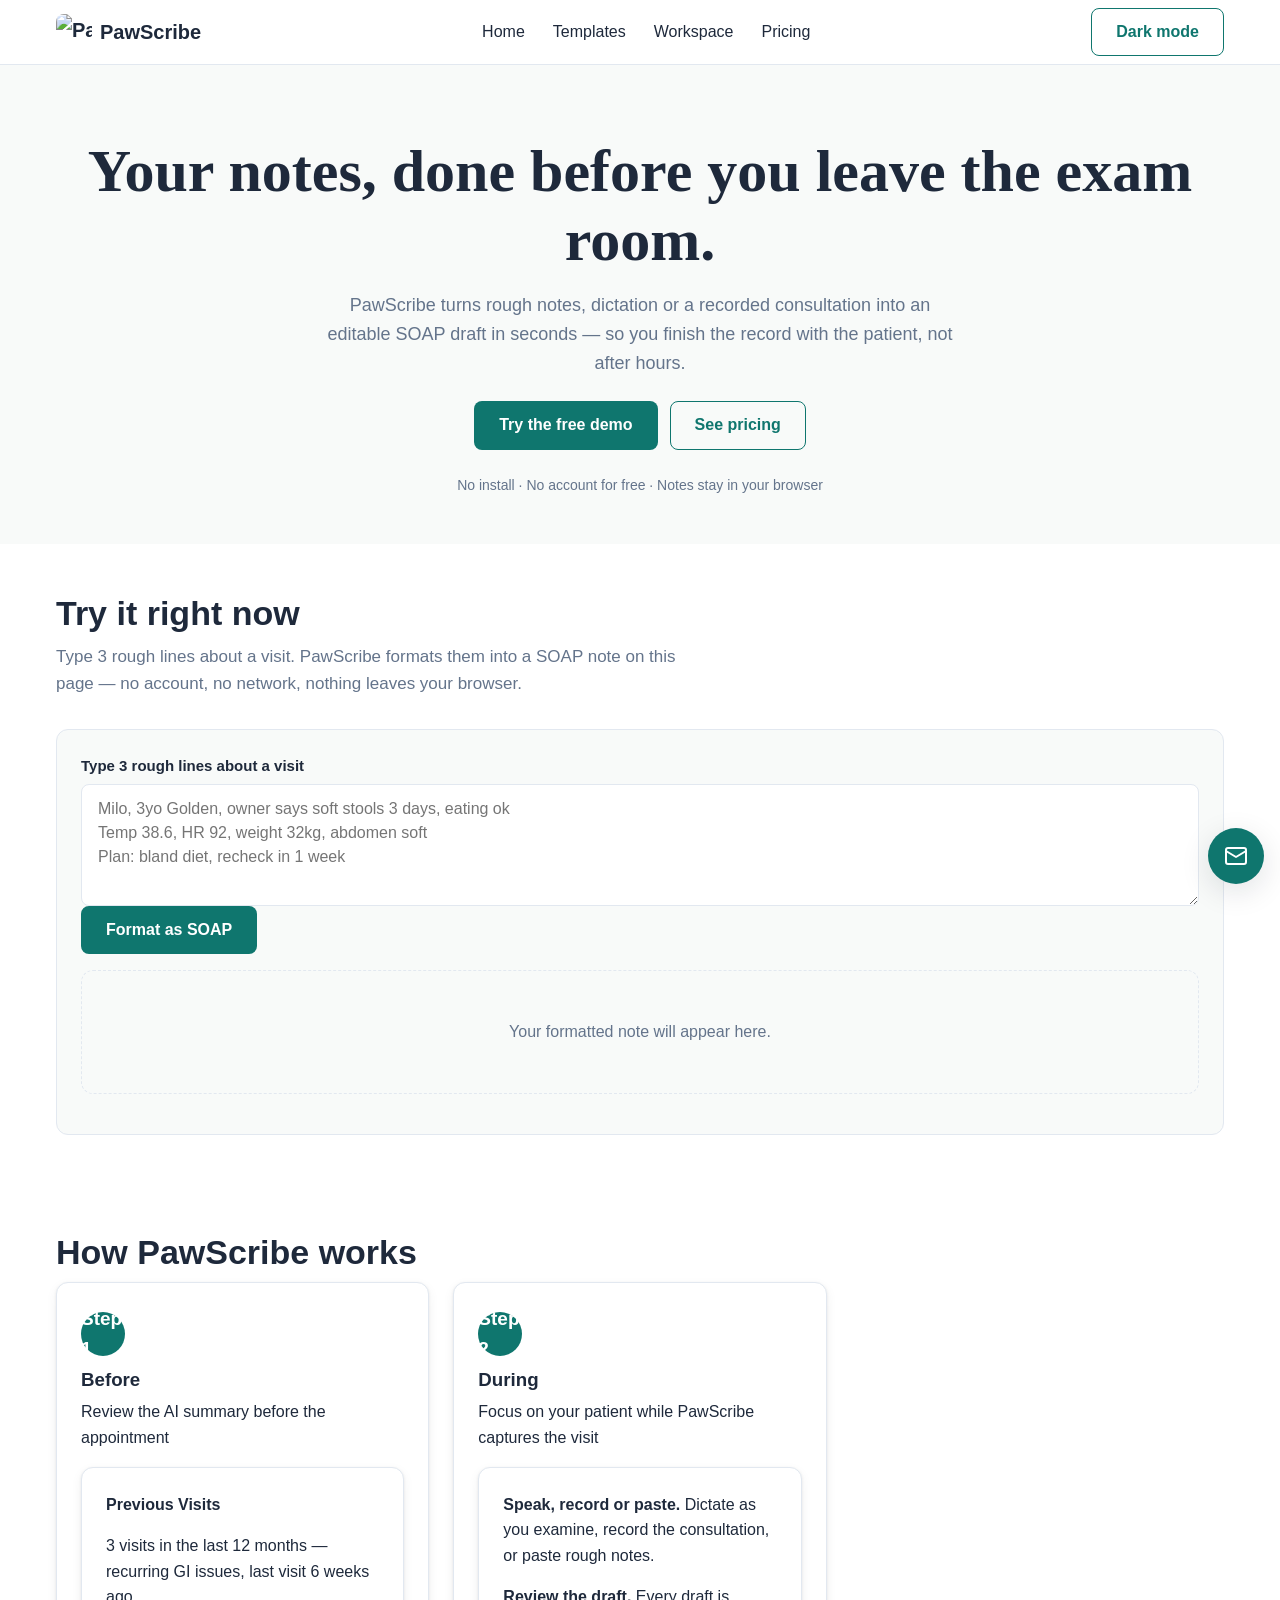
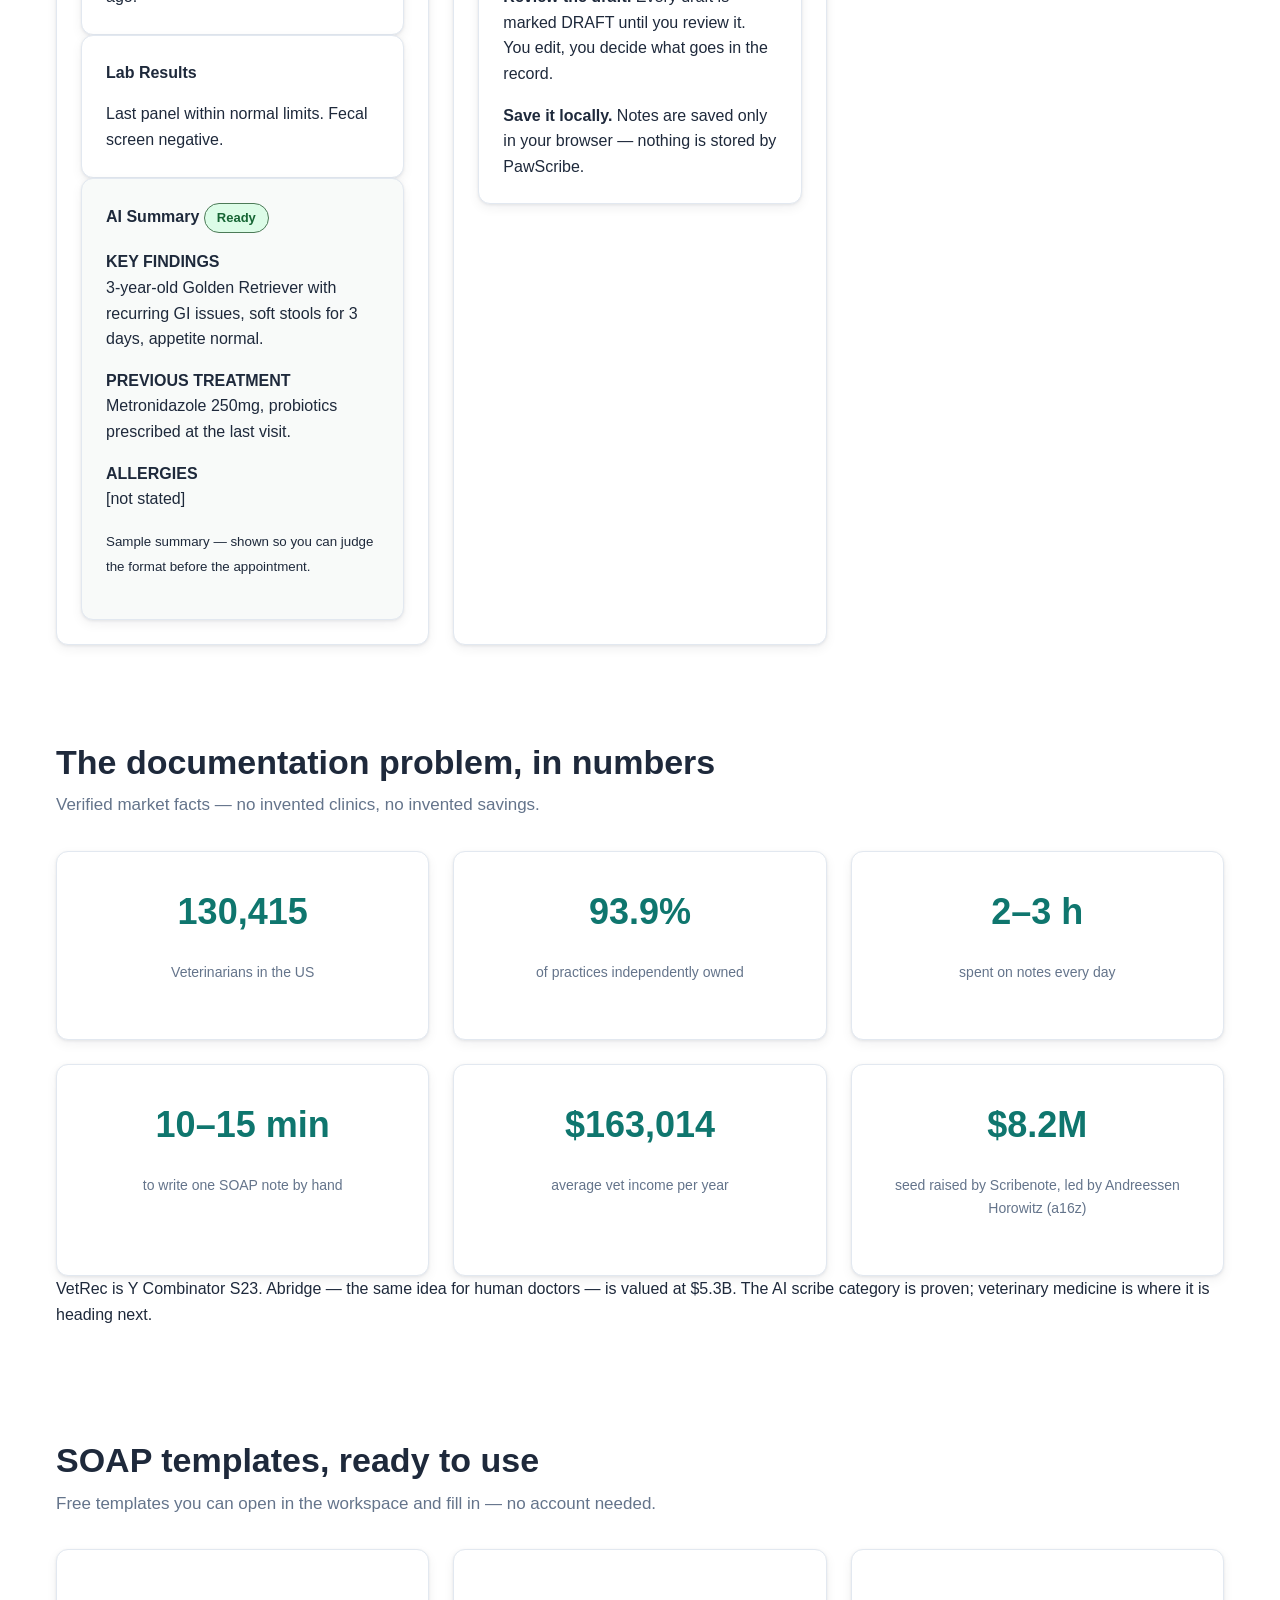
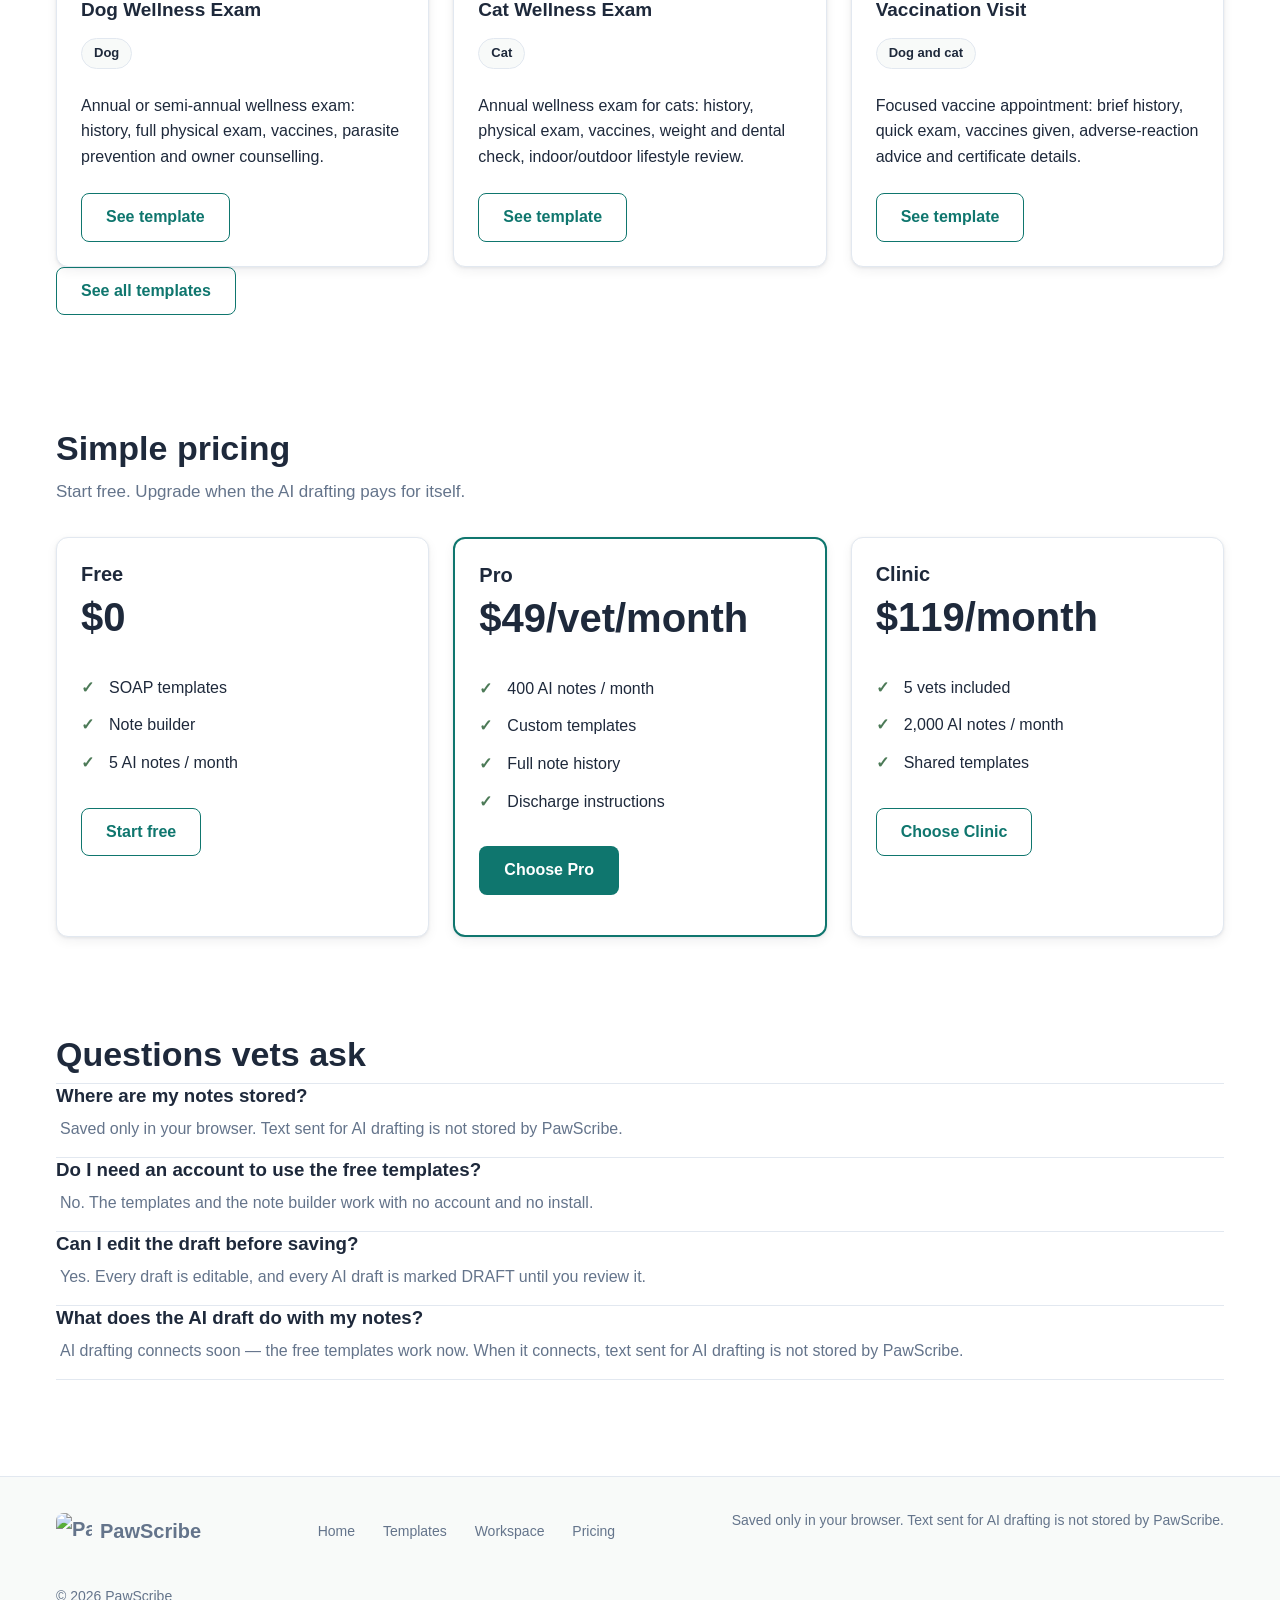
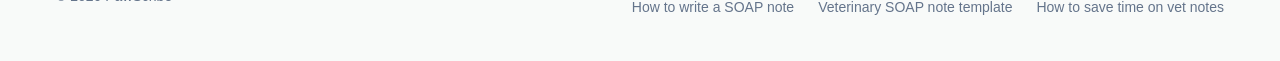
==== index.html @ 1f2c3768 "PawScribe v1 — AI scribe for veterinarians" ====
<!DOCTYPE html>
<html lang="en">
<head>
<meta charset="utf-8">
<meta name="viewport" content="width=device-width, initial-scale=1">
<title>PawScribe — AI scribe for veterinarians | SOAP notes in seconds</title>
<meta name="description" content="PawScribe turns rough vet notes, dictation or a recorded consultation into an editable SOAP draft in seconds. Free templates, no install, notes stay in your browser.">
<link rel="canonical" href="https://alvarado509.github.io/pawscribe/">
<meta property="og:type" content="website">
<meta property="og:title" content="PawScribe — AI scribe for veterinarians">
<meta property="og:description" content="Paste rough notes, dictate or record a consultation, get an editable SOAP draft in seconds. Free templates, no install, notes stay in your browser.">
<meta property="og:url" content="https://alvarado509.github.io/pawscribe/">
<meta property="og:image" content="https://alvarado509.github.io/pawscribe/assets/pawscribe-logo.jpg">
<meta name="twitter:card" content="summary_large_image">
<meta name="twitter:title" content="PawScribe — AI scribe for veterinarians">
<meta name="twitter:description" content="Paste rough notes, dictate or record a consultation, get an editable SOAP draft in seconds.">
<meta name="twitter:image" content="https://alvarado509.github.io/pawscribe/assets/pawscribe-logo.jpg">
<link rel="icon" href="assets/favicon.ico">
<link rel="stylesheet" href="assets/style.css">
<script type="application/ld+json">
{
  "@context": "https://schema.org",
  "@graph": [
    {
      "@type": "Organization",
      "name": "PawScribe",
      "url": "https://alvarado509.github.io/pawscribe/",
      "logo": "https://alvarado509.github.io/pawscribe/assets/pawscribe-logo.jpg"
    },
    {
      "@type": "SoftwareApplication",
      "name": "PawScribe",
      "applicationCategory": "HealthApplication",
      "operatingSystem": "Web browser",
      "url": "https://alvarado509.github.io/pawscribe/",
      "description": "AI scribe for veterinarians: paste rough notes, dictate or record a consultation, get an editable SOAP draft in seconds.",
      "offers": [
        { "@type": "Offer", "name": "Free", "price": "0", "priceCurrency": "USD" },
        { "@type": "Offer", "name": "Pro", "price": "49", "priceCurrency": "USD" },
        { "@type": "Offer", "name": "Clinic", "price": "119", "priceCurrency": "USD" }
      ]
    }
  ]
}
</script>
<script src="assets/config.js" defer></script>
<script src="assets/app.js" defer></script>
<script src="assets/templates.js" defer></script>
</head>
<body>
<header class="site-header">
  <div class="container">
    <a class="logo" href="index.html"><img class="logo-img" src="assets/pawscribe-logo.jpg" alt="PawScribe logo" width="40" height="40"> PawScribe</a>
    <button class="nav-toggle" type="button" aria-expanded="false" aria-label="Menu">&#9776;</button>
    <nav class="nav" aria-label="Main">
      <a class="nav-link" href="index.html">Home</a>
      <a class="nav-link" href="templates.html">Templates</a>
      <a class="nav-link" href="app.html">Workspace</a>
      <a class="nav-link" href="pricing.html">Pricing</a>
    </nav>
    <button class="btn btn-ghost" type="button" data-theme-toggle>Dark mode</button>
  </div>
</header>

<main>
  <section class="hero">
    <div class="container">
      <h1 class="hero-title">Your notes, done before you leave the exam room.</h1>
      <p class="hero-sub">PawScribe turns rough notes, dictation or a recorded consultation into an editable SOAP draft in seconds — so you finish the record with the patient, not after hours.</p>
      <p class="hero-cta">
        <a class="btn btn-primary" href="app.html">Try the free demo</a>
        <a class="btn btn-ghost" href="pricing.html">See pricing</a>
      </p>
      <p class="trust-strip">No install · No account for free · Notes stay in your browser</p>
    </div>
  </section>

  <section class="section">
    <div class="container">
      <h2 class="section-title">Try it right now</h2>
      <p class="section-sub">Type 3 rough lines about a visit. PawScribe formats them into a SOAP note on this page — no account, no network, nothing leaves your browser.</p>
      <div class="demo-box">
        <label class="form-label" for="demo-input">Type 3 rough lines about a visit</label>
        <textarea class="form-input" id="demo-input" rows="4" placeholder="Milo, 3yo Golden, owner says soft stools 3 days, eating ok&#10;Temp 38.6, HR 92, weight 32kg, abdomen soft&#10;Plan: bland diet, recheck in 1 week"></textarea>
        <p><button class="btn btn-primary" type="button" id="demo-format">Format as SOAP</button></p>
        <div class="demo-output" id="demo-output" hidden>
          <div class="soap">
            <p><strong>Sample SOAP note</strong> — formatted on this page from your lines. Review and edit every line before use.</p>
            <div class="soap-section"><p class="soap-label">S — Subjective</p><p id="demo-s"></p></div>
            <div class="soap-section"><p class="soap-label">O — Objective</p><p id="demo-o"></p></div>
            <div class="soap-section"><p class="soap-label">A — Assessment</p><p id="demo-a"></p></div>
            <div class="soap-section"><p class="soap-label">P — Plan</p><p id="demo-p"></p></div>
          </div>
        </div>
        <p class="empty-state" id="demo-empty">Your formatted note will appear here.</p>
      </div>
    </div>
  </section>

  <section class="section">
    <div class="container">
      <h2 class="section-title">How PawScribe works</h2>
      <div class="steps">
        <div class="step">
          <p class="step-num">Step 1</p>
          <h3>Before</h3>
          <p>Review the AI summary before the appointment</p>
          <div class="card">
            <p><strong>Previous Visits</strong></p>
            <p>3 visits in the last 12 months — recurring GI issues, last visit 6 weeks ago.</p>
          </div>
          <div class="card">
            <p><strong>Lab Results</strong></p>
            <p>Last panel within normal limits. Fecal screen negative.</p>
          </div>
          <div class="summary-card">
            <p><strong>AI Summary</strong> <span class="pill pill-ready">Ready</span></p>
            <p><strong>KEY FINDINGS</strong><br>3-year-old Golden Retriever with recurring GI issues, soft stools for 3 days, appetite normal.</p>
            <p><strong>PREVIOUS TREATMENT</strong><br>Metronidazole 250mg, probiotics prescribed at the last visit.</p>
            <p><strong>ALLERGIES</strong><br>[not stated]</p>
            <p><small>Sample summary — shown so you can judge the format before the appointment.</small></p>
          </div>
        </div>
        <div class="step">
          <p class="step-num">Step 2</p>
          <h3>During</h3>
          <p>Focus on your patient while PawScribe captures the visit</p>
          <div class="card">
            <p><strong>Speak, record or paste.</strong> Dictate as you examine, record the consultation, or paste rough notes.</p>
            <p><strong>Review the draft.</strong> Every draft is marked DRAFT until you review it. You edit, you decide what goes in the record.</p>
            <p><strong>Save it locally.</strong> Notes are saved only in your browser — nothing is stored by PawScribe.</p>
          </div>
        </div>
      </div>
    </div>
  </section>

  <section class="section">
    <div class="container">
      <h2 class="section-title">The documentation problem, in numbers</h2>
      <p class="section-sub">Verified market facts — no invented clinics, no invented savings.</p>
      <div class="grid">
        <div class="case-card">
          <p class="stat"><span class="stat-number">130,415</span><br><span class="stat-label">Veterinarians in the US</span></p>
        </div>
        <div class="case-card">
          <p class="stat"><span class="stat-number">93.9%</span><br><span class="stat-label">of practices independently owned</span></p>
        </div>
        <div class="case-card">
          <p class="stat"><span class="stat-number">2–3 h</span><br><span class="stat-label">spent on notes every day</span></p>
        </div>
        <div class="case-card">
          <p class="stat"><span class="stat-number">10–15 min</span><br><span class="stat-label">to write one SOAP note by hand</span></p>
        </div>
        <div class="case-card">
          <p class="stat"><span class="stat-number">$163,014</span><br><span class="stat-label">average vet income per year</span></p>
        </div>
        <div class="case-card">
          <p class="stat"><span class="stat-number">$8.2M</span><br><span class="stat-label">seed raised by Scribenote, led by Andreessen Horowitz (a16z)</span></p>
        </div>
      </div>
      <p>VetRec is Y Combinator S23. Abridge — the same idea for human doctors — is valued at $5.3B. The AI scribe category is proven; veterinary medicine is where it is heading next.</p>
    </div>
  </section>

  <section class="section">
    <div class="container">
      <h2 class="section-title">SOAP templates, ready to use</h2>
      <p class="section-sub">Free templates you can open in the workspace and fill in — no account needed.</p>
      <div class="grid" id="template-preview"></div>
      <p><a class="btn btn-ghost" href="templates.html">See all templates</a></p>
    </div>
  </section>

  <section class="section">
    <div class="container">
      <h2 class="section-title">Simple pricing</h2>
      <p class="section-sub">Start free. Upgrade when the AI drafting pays for itself.</p>
      <div class="grid">
        <div class="price-card">
          <h3>Free</h3>
          <p class="price-amount">$0</p>
          <ul class="check-list">
            <li>SOAP templates</li>
            <li>Note builder</li>
            <li>5 AI notes / month</li>
          </ul>
          <p><a class="btn btn-ghost" href="app.html">Start free</a></p>
        </div>
        <div class="price-card price-featured">
          <h3>Pro</h3>
          <p class="price-amount">$49<span>/vet/month</span></p>
          <ul class="check-list">
            <li>400 AI notes / month</li>
            <li>Custom templates</li>
            <li>Full note history</li>
            <li>Discharge instructions</li>
          </ul>
          <p><a class="btn btn-primary" href="pricing.html">Choose Pro</a></p>
        </div>
        <div class="price-card">
          <h3>Clinic</h3>
          <p class="price-amount">$119<span>/month</span></p>
          <ul class="check-list">
            <li>5 vets included</li>
            <li>2,000 AI notes / month</li>
            <li>Shared templates</li>
          </ul>
          <p><a class="btn btn-ghost" href="pricing.html">Choose Clinic</a></p>
        </div>
      </div>
    </div>
  </section>

  <section class="section">
    <div class="container">
      <h2 class="section-title">Questions vets ask</h2>
      <div class="faq">
        <div class="faq-item">
          <h3>Where are my notes stored?</h3>
          <p>Saved only in your browser. Text sent for AI drafting is not stored by PawScribe.</p>
        </div>
        <div class="faq-item">
          <h3>Do I need an account to use the free templates?</h3>
          <p>No. The templates and the note builder work with no account and no install.</p>
        </div>
        <div class="faq-item">
          <h3>Can I edit the draft before saving?</h3>
          <p>Yes. Every draft is editable, and every AI draft is marked DRAFT until you review it.</p>
        </div>
        <div class="faq-item">
          <h3>What does the AI draft do with my notes?</h3>
          <p>AI drafting connects soon — the free templates work now. When it connects, text sent for AI drafting is not stored by PawScribe.</p>
        </div>
      </div>
    </div>
  </section>
</main>

<a class="floating-contact" href="mailto:hello@pawscribe.site" aria-label="Contact PawScribe by email"><svg width="24" height="24" viewBox="0 0 24 24" fill="none" stroke="currentColor" stroke-width="2" stroke-linecap="round" stroke-linejoin="round" aria-hidden="true"><rect x="2" y="4" width="20" height="16" rx="2"/><path d="m22 7-10 6L2 7"/></svg></a>

<footer class="site-footer">
  <div class="container">
    <p><a class="logo" href="index.html"><img class="logo-img" src="assets/pawscribe-logo.jpg" alt="PawScribe logo" width="32" height="32"> PawScribe</a></p>
    <p>
      <a class="nav-link" href="index.html">Home</a>
      <a class="nav-link" href="templates.html">Templates</a>
      <a class="nav-link" href="app.html">Workspace</a>
      <a class="nav-link" href="pricing.html">Pricing</a>
    </p>
    <p>Saved only in your browser. Text sent for AI drafting is not stored by PawScribe.</p>
    <p>© <span data-year>2026</span> PawScribe</p>
    <nav aria-label="Guides">
      <a href="how-to-write-a-soap-note.html">How to write a SOAP note</a>
      <a href="veterinary-soap-note-template.html">Veterinary SOAP note template</a>
      <a href="how-to-save-time-on-vet-notes.html">How to save time on vet notes</a>
    </nav>
  </div>
</footer>
<div class="toast" hidden></div>

<script>
/* Landing-page live formatter: pure JavaScript, no AI, no network.
   Lines that look like measurements go to Objective; the rest go to
   Subjective. Assessment and Plan are left as [not stated] for the vet
   to complete — findings are never invented. */
document.addEventListener("DOMContentLoaded", function () {
  function formatRoughNotes(text) {
    var lines = text.split(/\n+/).map(function (l) { return l.trim(); }).filter(Boolean);
    var objectiveRe = /\b(temp|temperature|hr|heart rate|rr|resp|weight|kg|lb|bpm|mmhg|crt|spo2|°|c\b)/i;
    var s = [], o = [];
    lines.forEach(function (line) {
      if (objectiveRe.test(line)) o.push(line); else s.push(line);
    });
    return {
      S: s.length ? s.join(" ") : "[not stated]",
      O: o.length ? o.join(" ") : "[not stated]",
      A: "[not stated] — review the notes above and write your assessment.",
      P: "[not stated] — write the plan before saving."
    };
  }
  function renderPreview() {
    var grid = document.getElementById("template-preview");
    if (!grid || !window.PAWSCRIBE_TEMPLATES) return;
    window.PAWSCRIBE_TEMPLATES.slice(0, 3).forEach(function (t) {
      var card = document.createElement("article");
      card.className = "template-card";
      var title = document.createElement("h3");
      title.textContent = t.title;
      var badge = document.createElement("p");
      var pill = document.createElement("span");
      pill.className = "pill";
      pill.textContent = t.species;
      badge.appendChild(pill);
      var desc = document.createElement("p");
      desc.textContent = t.description;
      var link = document.createElement("a");
      link.className = "btn btn-ghost";
      link.href = "templates.html";
      link.textContent = "See template";
      card.appendChild(title);
      card.appendChild(badge);
      card.appendChild(desc);
      card.appendChild(link);
      grid.appendChild(card);
    });
  }
  function wireDemo() {
    var btn = document.getElementById("demo-format");
    var input = document.getElementById("demo-input");
    if (!btn || !input) return;
    btn.addEventListener("click", function () {
      var soap = formatRoughNotes(input.value);
      document.getElementById("demo-s").textContent = soap.S;
      document.getElementById("demo-o").textContent = soap.O;
      document.getElementById("demo-a").textContent = soap.A;
      document.getElementById("demo-p").textContent = soap.P;
      document.getElementById("demo-output").hidden = false;
      var empty = document.getElementById("demo-empty");
      if (empty) empty.hidden = true;
    });
  }
  if (document.readyState === "loading") {
    document.addEventListener("DOMContentLoaded", function () { renderPreview(); wireDemo(); });
  } else { renderPreview(); wireDemo(); }
});
</script>
</body>
</html>
---- assets/style.css ----
/* ==========================================================================
   PawScribe v1 — shared design system
   Static site. No external fonts, no external requests.
   Palette tokens (contract), system sans stack everywhere;
   Georgia ONLY for .hero-title. 8px grid, mobile-first.
   Breakpoints: 360 (base) / 768 (tablet) / 1280 (desktop).
   ========================================================================== */

:root {
  --color-teal: #0F766E;
  --color-teal-dark: #0B5E57;
  --color-ink: #1E293B;
  --color-muted: #64748B;
  --color-bg: #FFFFFF;
  --color-surface: #F8FAF9;
  --color-border: #E2E8F0;
  --color-sage: #4C7A57;
  --color-amber-bg: #FEF3C7;
  --color-amber-text: #92400E;
  --color-amber-border: #F59E0B;
  /* Derived (internal use only; pages use the contract tokens above) */
  --color-teal-light: #14B8A6;
  --color-teal-soft: #CCFBF1;
  --color-danger: #B91C1C;
  --color-danger-bg: #FEF2F2;
  --radius: 12px;
  --radius-sm: 8px;
  --shadow: 0 1px 3px rgba(15, 23, 42, 0.08), 0 4px 12px rgba(15, 23, 42, 0.06);
  --shadow-lg: 0 8px 30px rgba(15, 23, 42, 0.12);
  --font-sans: -apple-system, BlinkMacSystemFont, "Segoe UI", Roboto, Helvetica, Arial, sans-serif;
  --font-serif: Georgia, "Times New Roman", serif;
  --header-height: 64px;
}

html[data-theme="dark"] {
  --color-teal: #0F766E;
  --color-teal-dark: #0B5E57;
  --color-ink: #F1F5F9;
  --color-muted: #94A3B8;
  --color-bg: #0F172A;
  --color-surface: #1E293B;
  --color-border: #334155;
  --color-sage: #4C7A57;
  --color-amber-bg: #451A03;
  --color-amber-text: #FDE68A;
  --color-amber-border: #F59E0B;
  --color-teal-soft: #134E4A;
  --color-danger-bg: #450A0A;
  --shadow: 0 1px 3px rgba(0, 0, 0, 0.4), 0 4px 12px rgba(0, 0, 0, 0.3);
  --shadow-lg: 0 8px 30px rgba(0, 0, 0, 0.5);
}

/* --- Reset / base -------------------------------------------------------- */
*, *::before, *::after { box-sizing: border-box; }

html {
  -webkit-text-size-adjust: 100%;
  scroll-behavior: smooth;
}

body {
  margin: 0;
  font-family: var(--font-sans);
  font-size: 16px;
  line-height: 1.6;
  color: var(--color-ink);
  background: var(--color-bg);
  overflow-x: hidden;
}

img, svg, video { max-width: 100%; height: auto; display: block; }
a { color: var(--color-teal); text-decoration: none; }
a:hover { text-decoration: underline; }

h1, h2, h3, h4 { line-height: 1.25; margin: 0 0 8px; color: var(--color-ink); }
p { margin: 0 0 16px; }
ul, ol { margin: 0 0 16px; padding-left: 24px; }
li { margin-bottom: 4px; }

/* Visible keyboard focus everywhere */
:focus-visible {
  outline: 3px solid var(--color-teal-light);
  outline-offset: 2px;
  border-radius: 4px;
}

::selection { background: var(--color-teal-soft); }

/* --- Layout -------------------------------------------------------------- */
.container {
  width: 100%;
  max-width: 1200px;
  margin: 0 auto;
  padding-left: 16px;
  padding-right: 16px;
}

.section { padding: 48px 0; }
.section-title { font-size: 28px; font-weight: 700; margin-bottom: 8px; }
.section-sub { color: var(--color-muted); font-size: 17px; max-width: 640px; margin-bottom: 32px; }

/* --- Header / nav -------------------------------------------------------- */
.site-header {
  position: sticky;
  top: 0;
  z-index: 100;
  background: var(--color-bg);
  border-bottom: 1px solid var(--color-border);
  min-height: var(--header-height);
}
.site-header .container {
  display: flex;
  align-items: center;
  justify-content: space-between;
  gap: 16px;
  min-height: var(--header-height);
}
.logo {
  display: inline-flex;
  align-items: center;
  gap: 8px;
  font-size: 20px;
  font-weight: 700;
  color: var(--color-ink);
  white-space: nowrap;
  min-height: 44px;
}
.logo:hover { text-decoration: none; }
.logo-img { width: 36px; height: 36px; border-radius: 8px; object-fit: cover; flex-shrink: 0; }

.nav-toggle {
  display: inline-flex;
  align-items: center;
  justify-content: center;
  width: 44px;
  height: 44px;
  padding: 0;
  border: 1px solid var(--color-border);
  border-radius: var(--radius-sm);
  background: var(--color-bg);
  color: var(--color-ink);
  font-size: 22px;
  line-height: 1;
  cursor: pointer;
  flex-shrink: 0;
}
.nav-toggle:hover { background: var(--color-surface); }

/* Mobile nav: hidden by default, shown when .nav has .nav-open
   (JS toggles .nav-open on .nav; without JS the nav stays reachable
   because the toggle is only rendered by JS — see note in app.js). */
.nav { display: none; }
.nav.nav-open {
  display: flex;
  flex-direction: column;
  align-items: stretch;
  gap: 4px;
  position: absolute;
  top: var(--header-height);
  left: 0;
  right: 0;
  padding: 8px 16px 16px;
  background: var(--color-bg);
  border-bottom: 1px solid var(--color-border);
  box-shadow: var(--shadow-lg);
}
.nav-link {
  display: flex;
  align-items: center;
  min-height: 44px;
  padding: 8px 12px;
  border-radius: var(--radius-sm);
  color: var(--color-ink);
  font-weight: 500;
}
.nav-link:hover { background: var(--color-surface); text-decoration: none; }
.nav-link[aria-current="page"] { color: var(--color-teal); font-weight: 700; }

@media (min-width: 768px) {
  .nav-toggle { display: none; }
  .nav {
    display: flex;
    flex-direction: row;
    align-items: center;
    gap: 4px;
    position: static;
    padding: 0;
    background: none;
    border: 0;
    box-shadow: none;
  }
}

/* --- Hero ---------------------------------------------------------------- */
.hero { padding: 48px 0 32px; text-align: center; background: var(--color-surface); }
.hero-title {
  font-family: var(--font-serif);
  font-size: 36px;
  font-weight: 700;
  line-height: 1.15;
  margin-bottom: 16px;
}
.hero-sub { font-size: 18px; color: var(--color-muted); max-width: 640px; margin: 0 auto 24px; }
.hero-cta { display: flex; flex-wrap: wrap; gap: 12px; justify-content: center; margin-bottom: 24px; }
.trust-strip {
  display: flex;
  flex-wrap: wrap;
  gap: 8px 24px;
  justify-content: center;
  color: var(--color-muted);
  font-size: 14px;
  list-style: none;
  margin: 0;
  padding: 0;
}
.trust-strip li { margin: 0; }

@media (min-width: 768px) {
  .hero { padding: 72px 0 48px; }
  .hero-title { font-size: 52px; }
  .section-title { font-size: 34px; }
}
@media (min-width: 1280px) {
  .hero-title { font-size: 60px; }
}

/* --- Buttons ------------------------------------------------------------- */
.btn {
  display: inline-flex;
  align-items: center;
  justify-content: center;
  gap: 8px;
  min-height: 48px;
  min-width: 44px;
  padding: 12px 24px;
  border-radius: var(--radius-sm);
  border: 1px solid transparent;
  font-family: var(--font-sans);
  font-size: 16px;
  font-weight: 600;
  line-height: 1.4;
  cursor: pointer;
  text-align: center;
  transition: background-color 0.15s ease, border-color 0.15s ease, transform 0.15s ease;
}
.btn:hover { text-decoration: none; }
.btn:active { transform: translateY(1px); }
.btn:disabled { opacity: 0.55; cursor: not-allowed; }

.btn-primary { background: var(--color-teal); color: #FFFFFF; }
.btn-primary:hover { background: var(--color-teal-dark); }
.btn-ghost {
  background: transparent;
  color: var(--color-teal);
  border-color: var(--color-teal);
}
.btn-ghost:hover { background: var(--color-teal-soft); }

html[data-theme="dark"] .btn-primary { background: var(--color-teal-light); color: #042F2E; }
html[data-theme="dark"] .btn-primary:hover { background: #2DD4BF; }
html[data-theme="dark"] .btn-ghost { color: var(--color-teal-light); border-color: var(--color-teal-light); }

/* --- Cards / grids ------------------------------------------------------- */
.grid {
  display: grid;
  grid-template-columns: 1fr;
  gap: 16px;
}
@media (min-width: 768px) {
  .grid { grid-template-columns: repeat(2, 1fr); gap: 24px; }
}
@media (min-width: 1280px) {
  .grid { grid-template-columns: repeat(3, 1fr); }
}

.card {
  background: var(--color-bg);
  border: 1px solid var(--color-border);
  border-radius: var(--radius);
  padding: 24px;
  box-shadow: var(--shadow);
}
.card h3 { font-size: 19px; margin-bottom: 8px; }
.card p:last-child { margin-bottom: 0; }

/* --- Badges / pills ------------------------------------------------------ */
.badge {
  display: inline-flex;
  align-items: center;
  min-height: 24px;
  padding: 2px 10px;
  border-radius: 999px;
  background: var(--color-teal-soft);
  color: var(--color-teal-dark);
  font-size: 13px;
  font-weight: 600;
}
html[data-theme="dark"] .badge { color: var(--color-teal-light); }

.pill {
  display: inline-flex;
  align-items: center;
  min-height: 28px;
  padding: 4px 12px;
  border-radius: 999px;
  background: var(--color-surface);
  border: 1px solid var(--color-border);
  color: var(--color-ink);
  font-size: 13px;
  font-weight: 600;
  white-space: nowrap;
}
.pill-ready {
  background: #DCFCE7;
  border-color: var(--color-sage);
  color: #166534;
}
html[data-theme="dark"] .pill-ready { background: #14532D; color: #BBF7D0; }

/* --- Draft banner (amber) ------------------------------------------------ */
.banner-draft {
  background: var(--color-amber-bg);
  color: var(--color-amber-text);
  border: 1px solid var(--color-amber-border);
  border-radius: var(--radius-sm);
  padding: 12px 16px;
  font-size: 15px;
  font-weight: 600;
  margin-bottom: 16px;
}

/* --- Pricing ------------------------------------------------------------- */
.price-card {
  background: var(--color-bg);
  border: 1px solid var(--color-border);
  border-radius: var(--radius);
  padding: 24px;
  box-shadow: var(--shadow);
  display: flex;
  flex-direction: column;
  gap: 8px;
  position: relative;
}
.price-card h3 { font-size: 20px; margin-bottom: 0; }
.price-featured { border: 2px solid var(--color-teal); }
.price-featured .pill {
  position: absolute;
  top: -14px;
  left: 24px;
  background: var(--color-teal);
  border-color: var(--color-teal);
  color: #FFFFFF;
}
html[data-theme="dark"] .price-featured .pill { background: var(--color-teal-light); border-color: var(--color-teal-light); color: #042F2E; }
.price-amount { font-size: 40px; font-weight: 700; line-height: 1.1; }
.price-amount small { font-size: 16px; font-weight: 500; color: var(--color-muted); }
.price-card ul { list-style: none; padding: 0; margin: 8px 0 16px; }
.price-card ul li { padding: 4px 0 4px 28px; position: relative; }
.price-card ul li::before {
  content: "✓";
  position: absolute;
  left: 0;
  color: var(--color-sage);
  font-weight: 700;
}
.price-card .btn { margin-top: auto; }

/* --- Template cards ------------------------------------------------------ */
.template-card {
  background: var(--color-bg);
  border: 1px solid var(--color-border);
  border-radius: var(--radius);
  padding: 24px;
  box-shadow: var(--shadow);
  display: flex;
  flex-direction: column;
  gap: 8px;
}
.template-card h3 { font-size: 19px; }
.template-card .btn { margin-top: auto; align-self: flex-start; }

/* --- SOAP display -------------------------------------------------------- */
.soap {
  background: var(--color-surface);
  border: 1px solid var(--color-border);
  border-radius: var(--radius);
  padding: 16px;
}
.soap-section { padding: 12px 0; border-bottom: 1px solid var(--color-border); }
.soap-section:last-child { border-bottom: 0; }
.soap-label {
  display: block;
  font-size: 13px;
  font-weight: 700;
  letter-spacing: 0.06em;
  text-transform: uppercase;
  color: var(--color-teal);
  margin-bottom: 4px;
}
html[data-theme="dark"] .soap-label { color: var(--color-teal-light); }
.soap-section p:last-child { margin-bottom: 0; }

/* --- Editor (app page) --------------------------------------------------- */
/* Mobile/tablet: tabbed layout — one panel visible at a time. */
.editor { display: block; }
.editor-input,
.editor-draft,
.editor-actions {
  background: var(--color-bg);
  border: 1px solid var(--color-border);
  border-radius: var(--radius);
  padding: 16px;
  margin-bottom: 16px;
}
.editor-input textarea,
.editor-draft textarea {
  width: 100%;
  min-height: 200px;
  resize: vertical;
}

/* Tabs (mobile editor) */
.tabs {
  display: flex;
  gap: 4px;
  border-bottom: 1px solid var(--color-border);
  margin-bottom: 16px;
  overflow-x: auto;
  -webkit-overflow-scrolling: touch;
}
.tab {
  appearance: none;
  background: none;
  border: 0;
  border-bottom: 2px solid transparent;
  padding: 12px 16px;
  min-height: 44px;
  font-family: var(--font-sans);
  font-size: 15px;
  font-weight: 600;
  color: var(--color-muted);
  cursor: pointer;
  white-space: nowrap;
}
.tab:hover { color: var(--color-ink); }
.tab-active { color: var(--color-teal); border-bottom-color: var(--color-teal); }
html[data-theme="dark"] .tab-active { color: var(--color-teal-light); border-bottom-color: var(--color-teal-light); }

/* Desktop: 3 zones side by side (input | SOAP draft | actions) */
@media (min-width: 1024px) {
  .tabs { display: none; }
  .editor {
    display: grid;
    grid-template-columns: minmax(0, 1fr) minmax(0, 1.4fr) 240px;
    gap: 16px;
    align-items: start;
  }
  .editor-input, .editor-draft, .editor-actions { margin-bottom: 0; }
  .editor-actions { position: sticky; top: calc(var(--header-height) + 16px); }
}
.editor-actions .btn { width: 100%; margin-bottom: 8px; }
.editor-actions .btn:last-child { margin-bottom: 0; }

/* --- Demo box ------------------------------------------------------------ */
.demo-box {
  background: var(--color-surface);
  border: 1px solid var(--color-border);
  border-radius: var(--radius);
  padding: 24px;
}
.demo-output {
  background: var(--color-bg);
  border: 1px solid var(--color-border);
  border-radius: var(--radius-sm);
  padding: 16px;
  white-space: pre-wrap;
  word-break: break-word;
  font-size: 15px;
  min-height: 120px;
}

/* --- Stats --------------------------------------------------------------- */
.stat { text-align: center; padding: 16px 8px; }
.stat-number { display: block; font-size: 36px; font-weight: 700; line-height: 1.1; color: var(--color-teal); }
html[data-theme="dark"] .stat-number { color: var(--color-teal-light); }
.stat-label { display: block; font-size: 14px; color: var(--color-muted); margin-top: 4px; }

/* --- Steps --------------------------------------------------------------- */
.steps { list-style: none; padding: 0; margin: 0; display: grid; gap: 16px; }
@media (min-width: 768px) { .steps { grid-template-columns: repeat(3, 1fr); gap: 24px; } }
.step {
  background: var(--color-bg);
  border: 1px solid var(--color-border);
  border-radius: var(--radius);
  padding: 24px;
  box-shadow: var(--shadow);
}
.step-num {
  display: inline-flex;
  align-items: center;
  justify-content: center;
  width: 44px;
  height: 44px;
  border-radius: 50%;
  background: var(--color-teal);
  color: #FFFFFF;
  font-size: 19px;
  font-weight: 700;
  margin-bottom: 12px;
}
html[data-theme="dark"] .step-num { background: var(--color-teal-light); color: #042F2E; }

/* --- Case / summary cards ------------------------------------------------ */
.case-card, .summary-card {
  background: var(--color-bg);
  border: 1px solid var(--color-border);
  border-radius: var(--radius);
  padding: 24px;
  box-shadow: var(--shadow);
}
.summary-card { background: var(--color-surface); }

/* --- FAQ (details/summary accordion) ------------------------------------- */
.faq { border-top: 1px solid var(--color-border); }
.faq-item { border-bottom: 1px solid var(--color-border); }
.faq-item summary {
  display: flex;
  align-items: center;
  justify-content: space-between;
  gap: 16px;
  min-height: 56px;
  padding: 16px 4px;
  font-weight: 600;
  font-size: 17px;
  cursor: pointer;
  list-style: none;
}
.faq-item summary::-webkit-details-marker { display: none; }
.faq-item summary::after {
  content: "+";
  flex-shrink: 0;
  font-size: 24px;
  font-weight: 400;
  color: var(--color-teal);
  line-height: 1;
}
.faq-item[open ] summary::after { content: "−"; }
.faq-item summary:hover { color: var(--color-teal); }
.faq-item .faq-answer, .faq-item p { padding: 0 4px 16px; color: var(--color-muted); }
.faq-item p:last-child { margin-bottom: 0; }

/* --- Forms ---------------------------------------------------------------- */
.form-label { display: block; font-weight: 600; font-size: 15px; margin-bottom: 6px; }
.form-input {
  display: block;
  width: 100%;
  min-height: 48px;
  padding: 12px 16px;
  border: 1px solid var(--color-border);
  border-radius: var(--radius-sm);
  background: var(--color-bg);
  color: var(--color-ink);
  font-family: var(--font-sans);
  font-size: 16px;
  line-height: 1.5;
}
.form-input:focus { border-color: var(--color-teal); outline: 3px solid var(--color-teal-light); outline-offset: 0; }
textarea.form-input { min-height: 120px; resize: vertical; }
select.form-input { appearance: none; }
label { font-weight: 600; }
input[type="text"], input[type="email"], input[type="password"], input[type="search"], input[type="tel"], input[type="url"], textarea, select {
  font-family: var(--font-sans);
  font-size: 16px;
  color: var(--color-ink);
}
fieldset { border: 1px solid var(--color-border); border-radius: var(--radius-sm); padding: 16px; margin: 0 0 16px; }
legend { font-weight: 600; padding: 0 8px; }

/* --- Tables -------------------------------------------------------------- */
table { width: 100%; border-collapse: collapse; margin-bottom: 24px; font-size: 15px; }
caption { text-align: left; font-weight: 600; margin-bottom: 8px; }
th, td { padding: 12px; text-align: left; border-bottom: 1px solid var(--color-border); vertical-align: top; }
th { font-weight: 700; background: var(--color-surface); }
tr:last-child td { border-bottom: 0; }
.table-wrap { overflow-x: auto; -webkit-overflow-scrolling: touch; margin-bottom: 24px; }
.table-wrap table { margin-bottom: 0; }

/* --- Note history -------------------------------------------------------- */
.note-history { list-style: none; padding: 0; margin: 0; }
.history-item {
  display: flex;
  flex-wrap: wrap;
  align-items: center;
  gap: 8px 16px;
  padding: 12px 4px;
  border-bottom: 1px solid var(--color-border);
  min-height: 56px;
}
.history-item:last-child { border-bottom: 0; }
.history-item a { font-weight: 600; }

/* --- Check list ---------------------------------------------------------- */
.check-list { list-style: none; padding: 0; margin: 0 0 16px; }
.check-list li { padding: 4px 0 4px 28px; position: relative; }
.check-list li::before {
  content: "✓";
  position: absolute;
  left: 0;
  color: var(--color-sage);
  font-weight: 700;
}

/* --- Keyboard hint ------------------------------------------------------- */
.kbd {
  display: inline-block;
  padding: 2px 8px;
  border: 1px solid var(--color-border);
  border-bottom-width: 2px;
  border-radius: 6px;
  background: var(--color-surface);
  font-family: var(--font-sans);
  font-size: 13px;
  font-weight: 600;
  color: var(--color-ink);
  white-space: nowrap;
}

/* --- Empty state --------------------------------------------------------- */
.empty-state {
  text-align: center;
  padding: 48px 16px;
  border: 1px dashed var(--color-border);
  border-radius: var(--radius);
  color: var(--color-muted);
}
.empty-state h3 { color: var(--color-ink); }

/* --- Lock box ------------------------------------------------------------ */
.lock-box {
  display: flex;
  gap: 12px;
  align-items: flex-start;
  background: var(--color-surface);
  border: 1px solid var(--color-border);
  border-radius: var(--radius-sm);
  padding: 16px;
  font-size: 14px;
  color: var(--color-muted);
}
.lock-box strong { color: var(--color-ink); }

/* --- Toast --------------------------------------------------------------- */
.toast {
  position: fixed;
  left: 16px;
  right: 16px;
  bottom: 88px;
  z-index: 200;
  max-width: 480px;
  margin: 0 auto;
  padding: 12px 16px;
  border-radius: var(--radius-sm);
  background: var(--color-ink);
  color: var(--color-bg);
  box-shadow: var(--shadow-lg);
  font-size: 15px;
  text-align: center;
}
@media (min-width: 768px) { .toast { left: 50%; right: auto; transform: translateX(-50%); width: max-content; max-width: 90vw; } }
.toast[hidden] { display: none; }

/* --- Floating contact button --------------------------------------------- */
.floating-contact {
  position: fixed;
  right: 16px;
  bottom: 16px;
  z-index: 150;
  display: flex;
  align-items: center;
  justify-content: center;
  width: 56px;
  height: 56px;
  border-radius: 50%;
  background: var(--color-teal);
  color: #FFFFFF;
  font-size: 24px;
  line-height: 1;
  box-shadow: var(--shadow-lg);
  border: 0;
  cursor: pointer;
}
.floating-contact:hover { background: var(--color-teal-dark); text-decoration: none; }
html[data-theme="dark"] .floating-contact { background: var(--color-teal-light); color: #042F2E; }

/* --- Footer -------------------------------------------------------------- */
.site-footer {
  border-top: 1px solid var(--color-border);
  background: var(--color-surface);
  padding: 32px 0;
  margin-top: 48px;
  font-size: 14px;
  color: var(--color-muted);
}
.site-footer .container { display: flex; flex-wrap: wrap; gap: 16px 32px; justify-content: space-between; }
.site-footer nav { display: flex; flex-wrap: wrap; gap: 8px 24px; }
.site-footer a { color: var(--color-muted); min-height: 44px; display: inline-flex; align-items: center; }
.site-footer a:hover { color: var(--color-teal); }

/* --- Article / prose helpers (guide pages) ------------------------------- */
article h2 { font-size: 24px; margin-top: 32px; }
article h3 { font-size: 19px; margin-top: 24px; }
article img { border-radius: var(--radius); }
blockquote {
  margin: 0 0 16px;
  padding: 12px 16px;
  border-left: 4px solid var(--color-teal);
  background: var(--color-surface);
  border-radius: 0 var(--radius-sm) var(--radius-sm) 0;
}
code {
  font-family: ui-monospace, SFMono-Regular, Menlo, Consolas, monospace;
  font-size: 0.9em;
  background: var(--color-surface);
  border: 1px solid var(--color-border);
  border-radius: 4px;
  padding: 1px 6px;
}
pre { overflow-x: auto; padding: 16px; background: var(--color-surface); border: 1px solid var(--color-border); border-radius: var(--radius-sm); }
pre code { background: none; border: 0; padding: 0; }
hr { border: 0; border-top: 1px solid var(--color-border); margin: 32px 0; }

/* --- Reduced motion ------------------------------------------------------ */
@media (prefers-reduced-motion: reduce) {
  html { scroll-behavior: auto; }
  *, *::before, *::after {
    animation-duration: 0.01ms !important;
    animation-iteration-count: 1 !important;
    transition-duration: 0.01ms !important;
  }
}
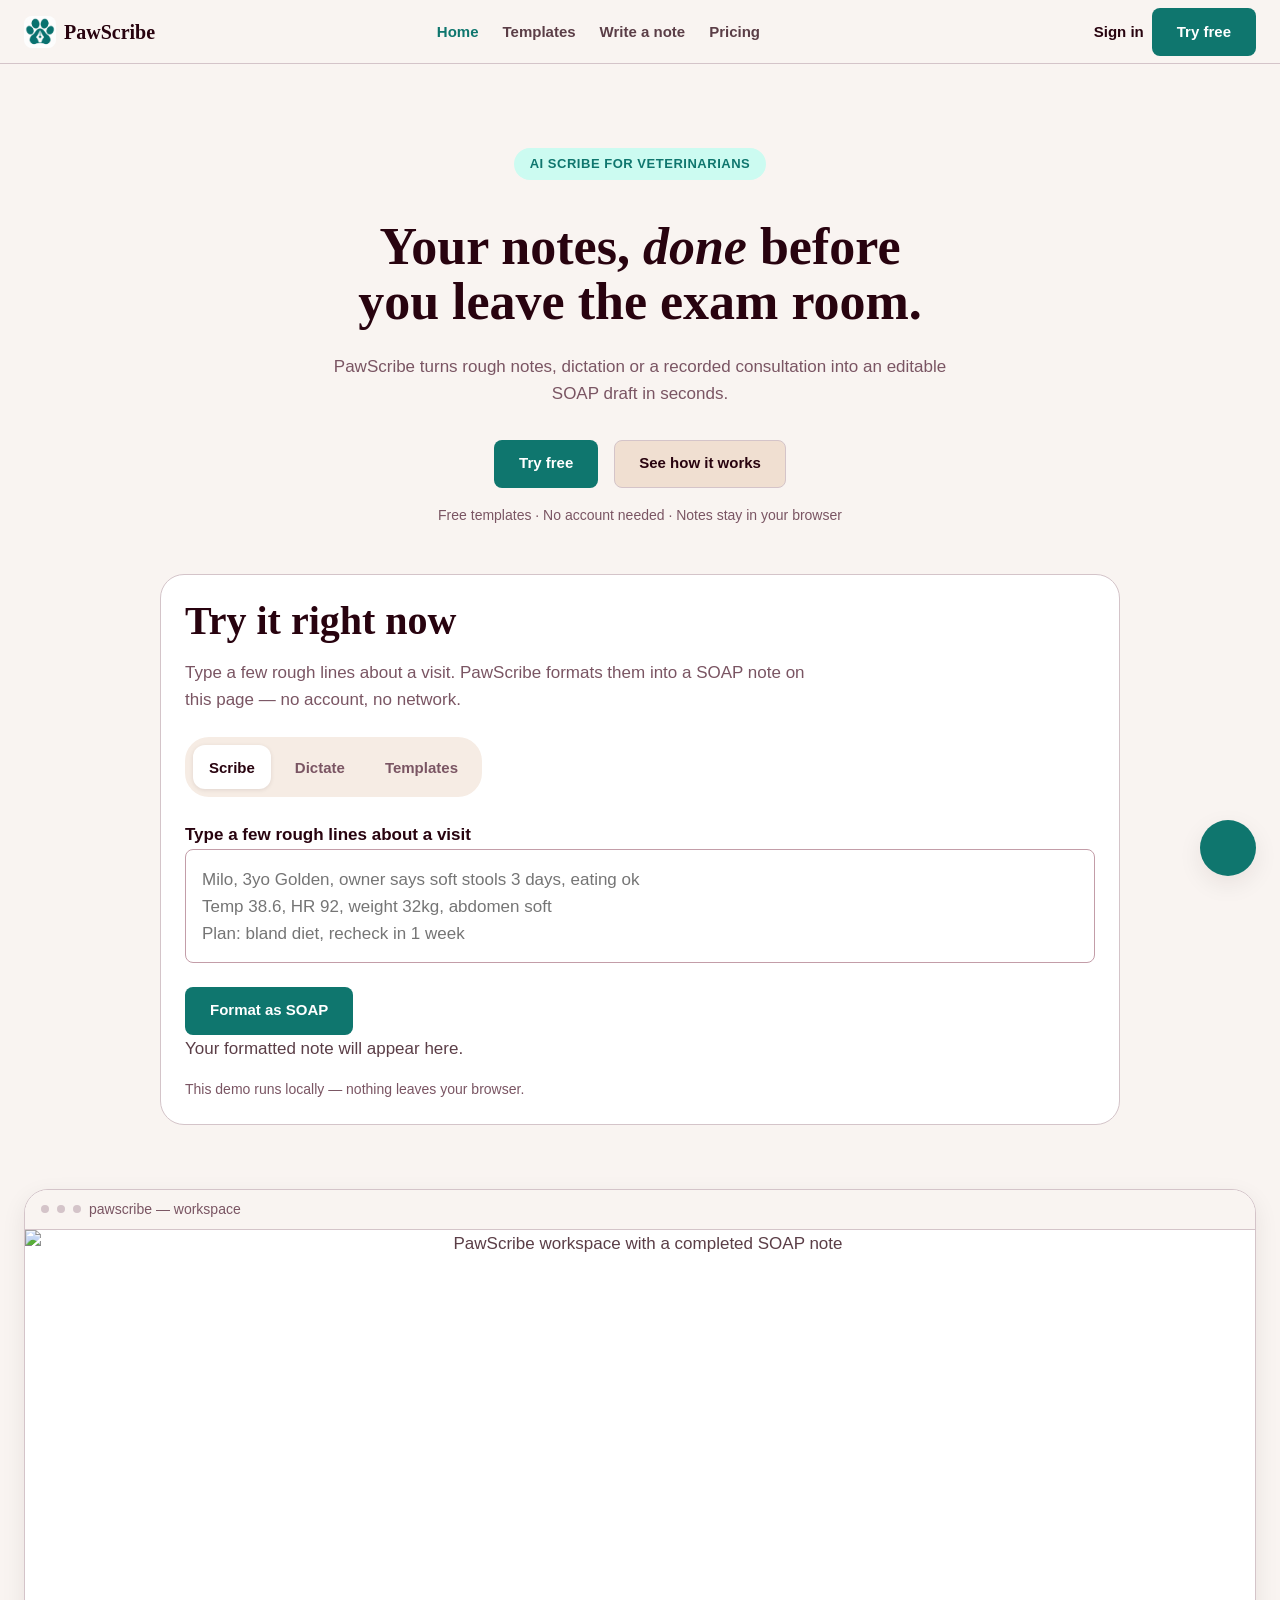
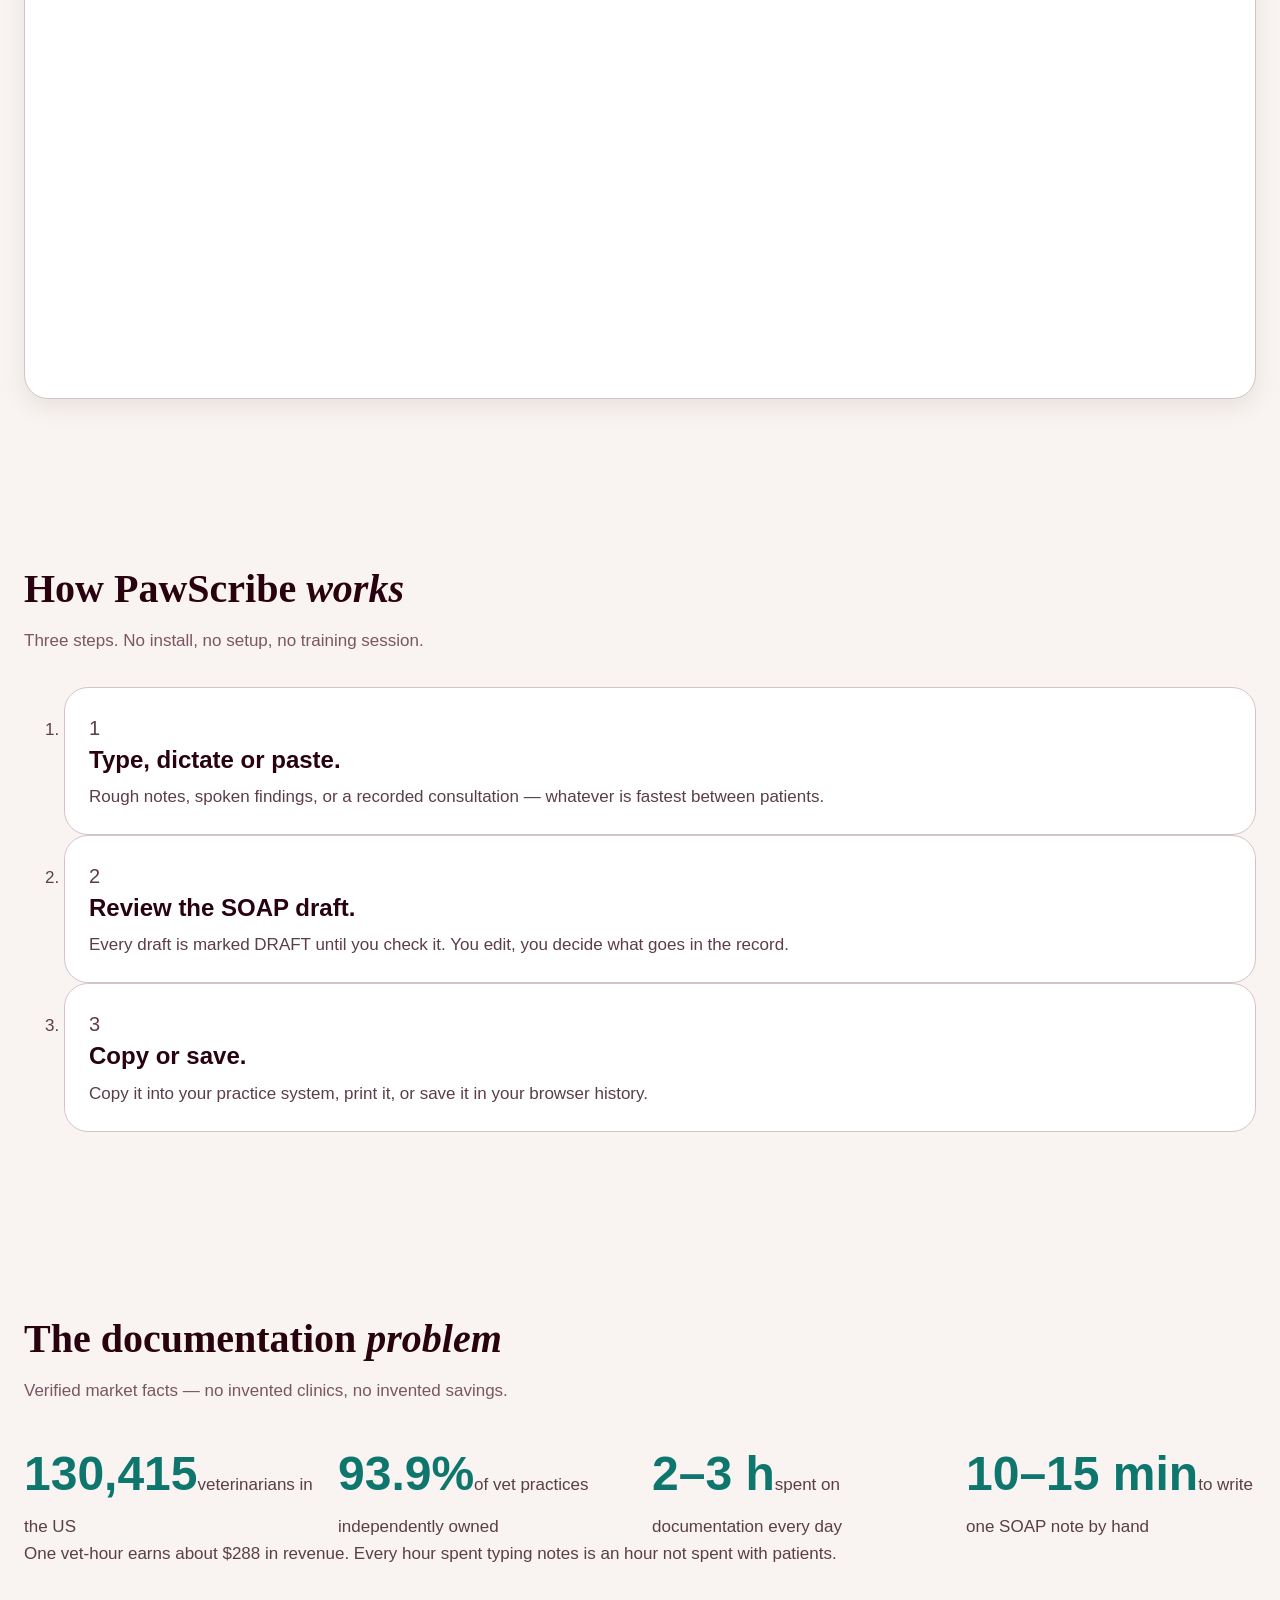
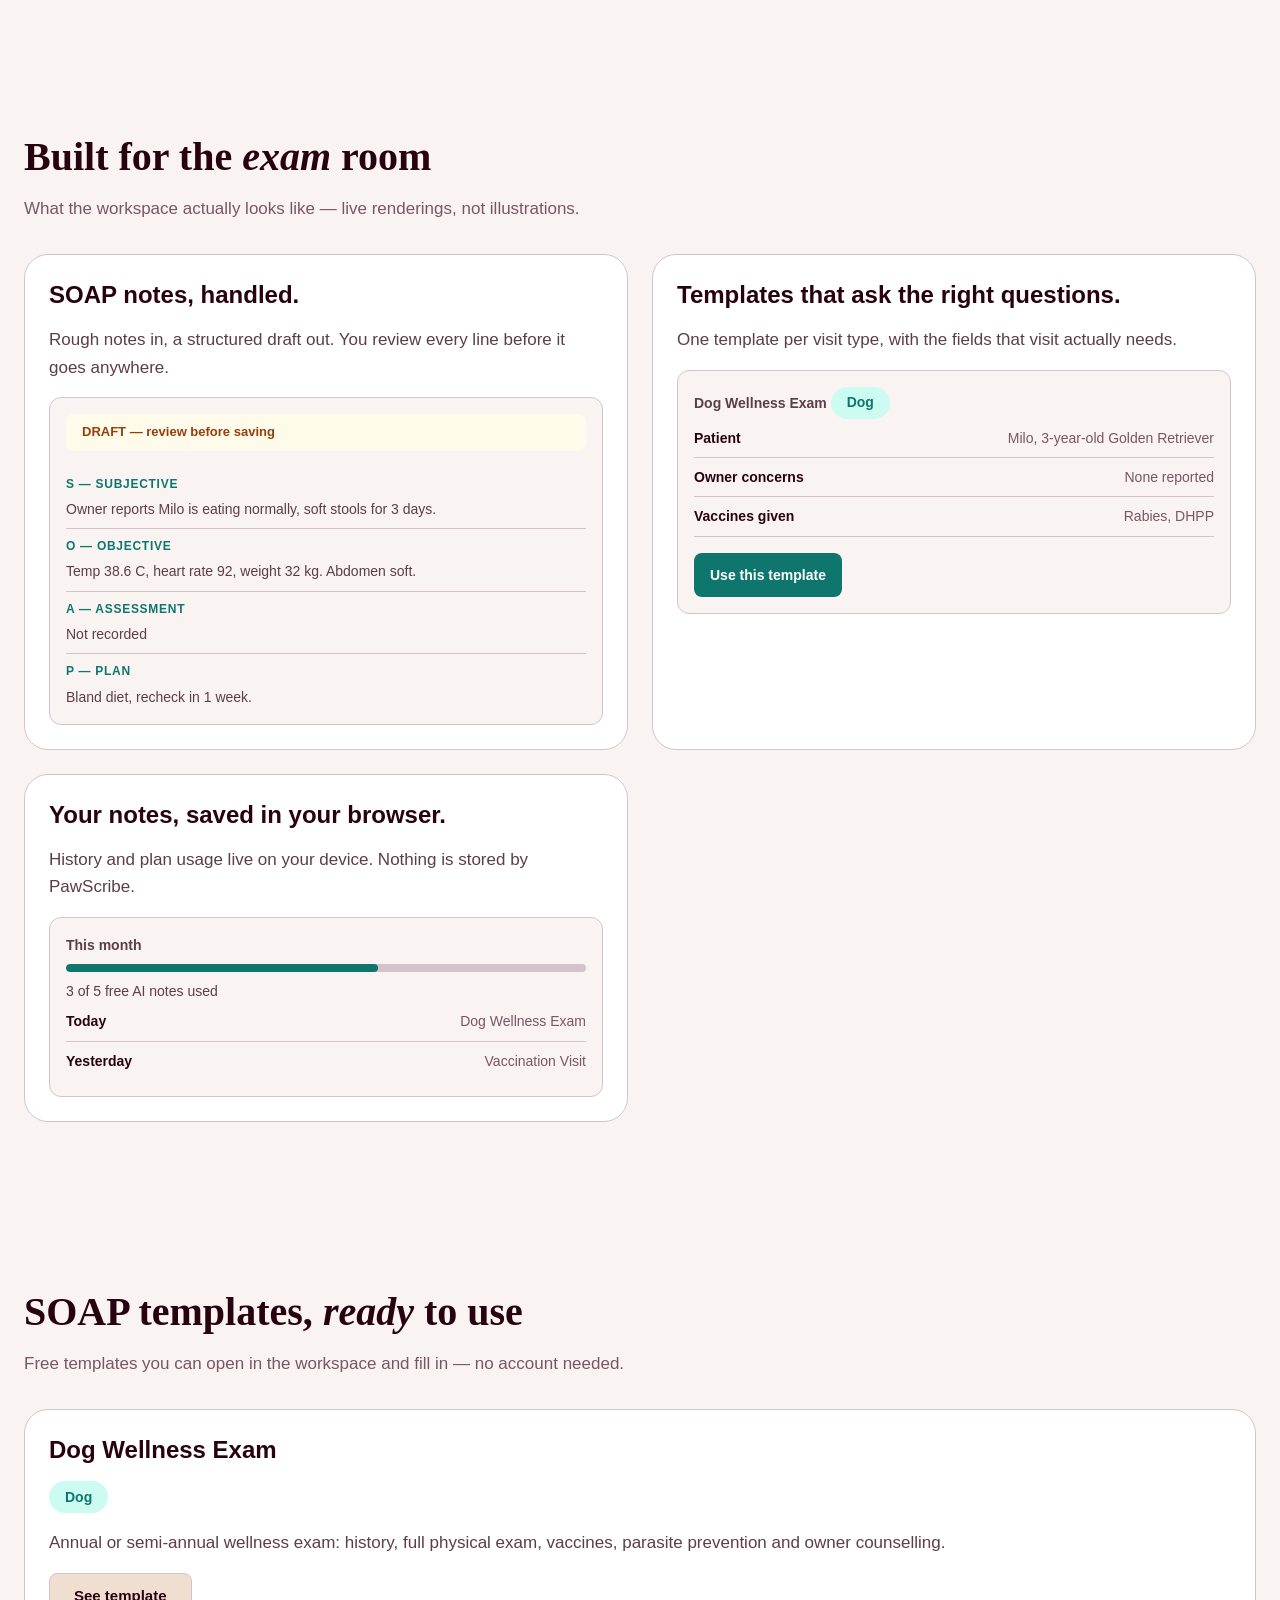
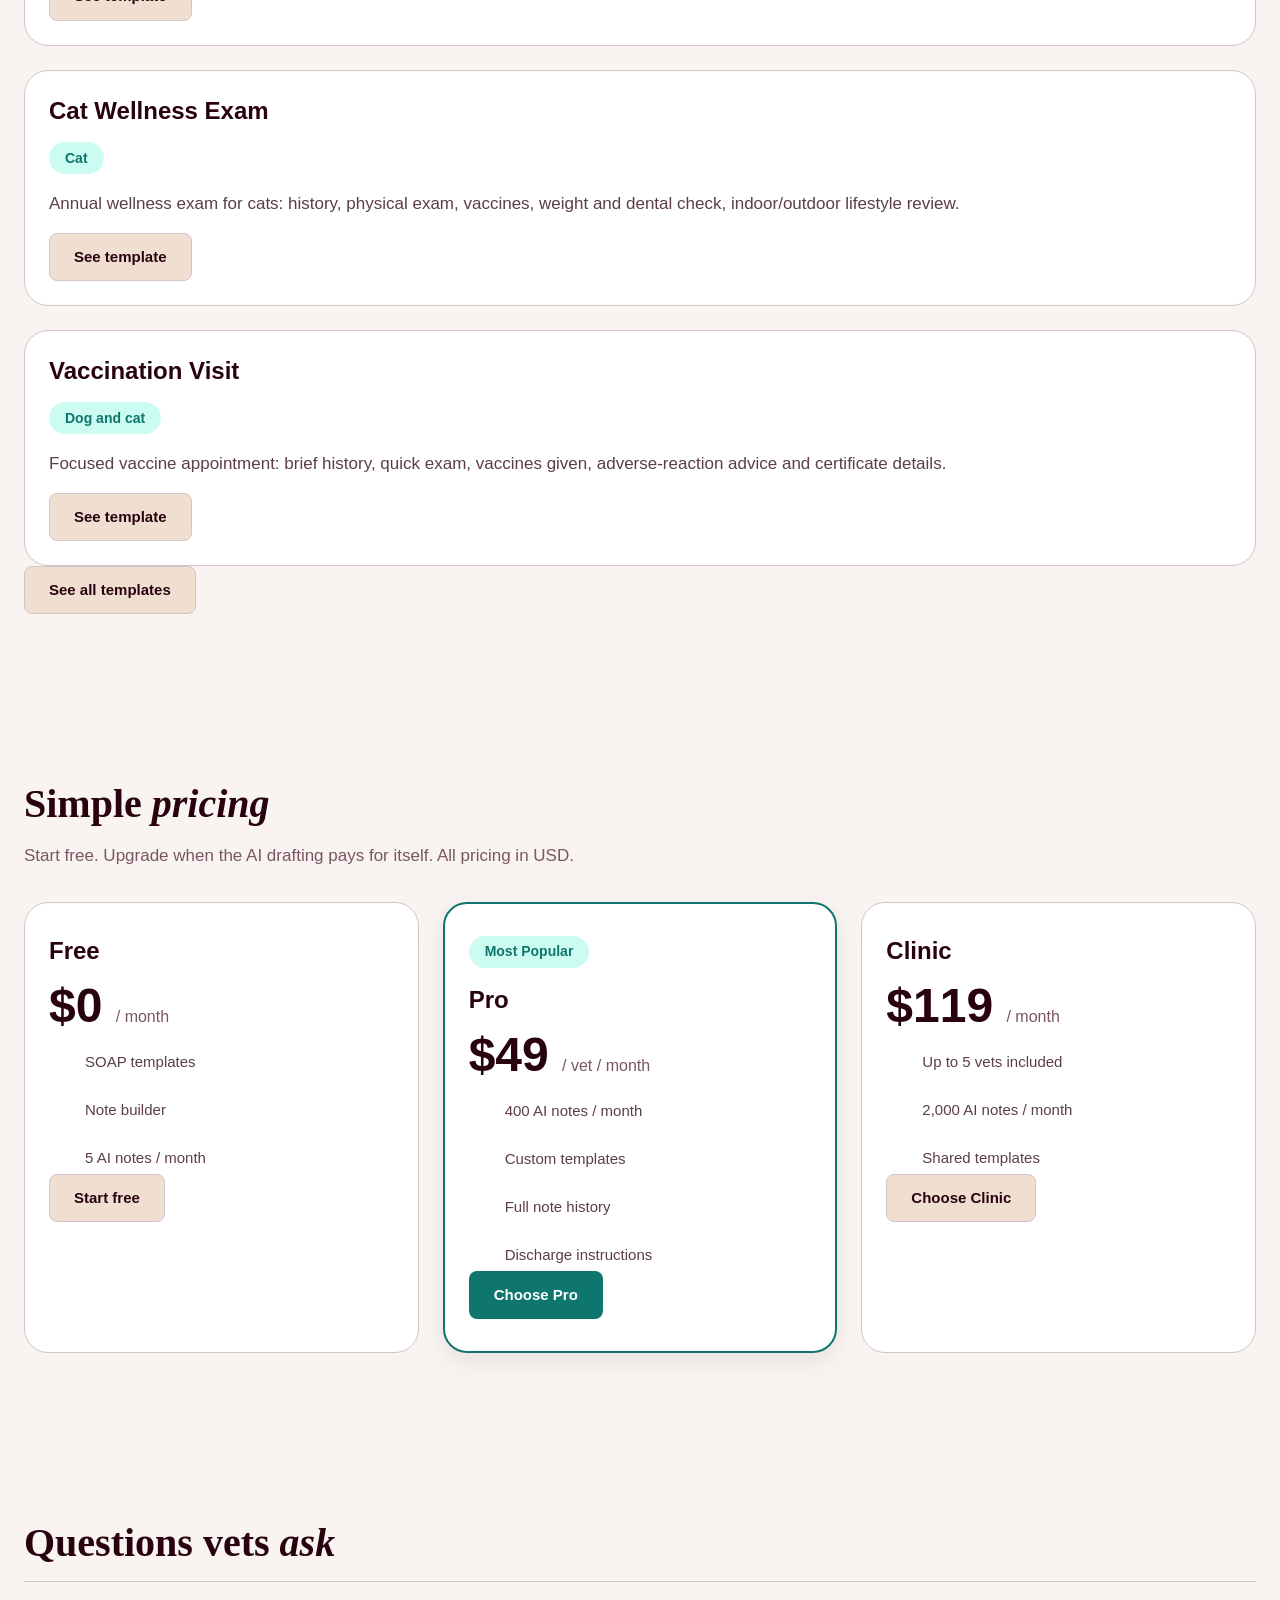
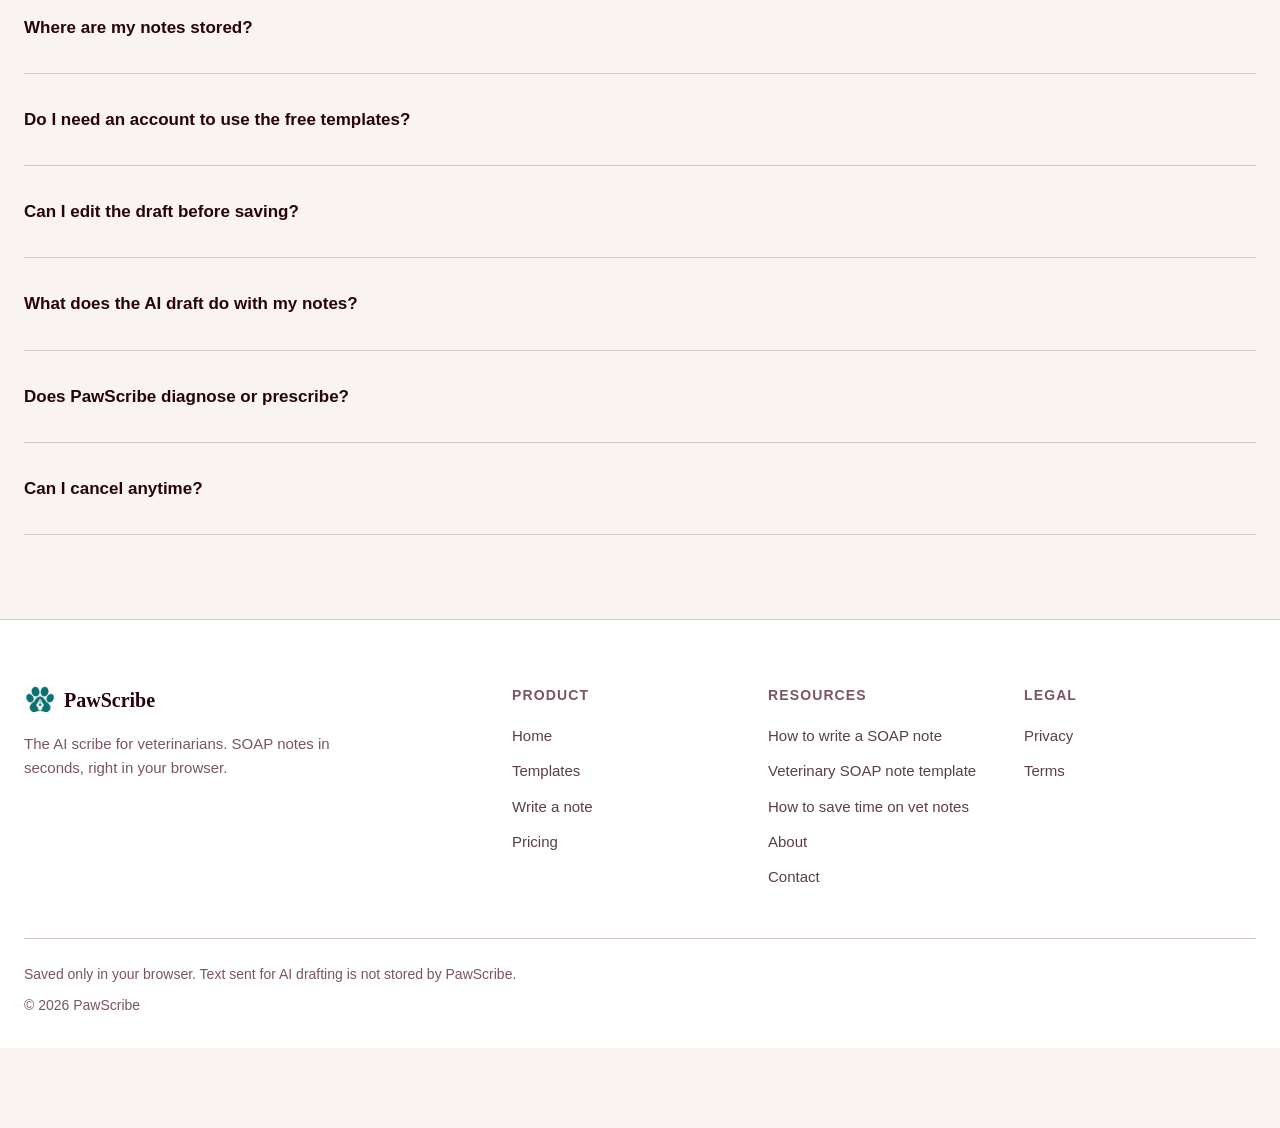
==== commit 429e1ca8: "PawScribe v2 — Heidi-exact rebuild (dashboard, auth, paywall, branded PayPal modal, FAB + savings fi" ====
--- a/index.html
+++ b/index.html
@@ -17,6 +17,7 @@
 <meta name="twitter:image" content="https://alvarado509.github.io/pawscribe/assets/pawscribe-logo.jpg">
 <link rel="icon" href="assets/favicon.ico">
 <link rel="stylesheet" href="assets/style.css">
+<link rel="stylesheet" href="assets/marketing.css">
 <script type="application/ld+json">
 {
   "@context": "https://schema.org",
@@ -43,287 +44,354 @@
   ]
 }
 </script>
-<script src="assets/config.js" defer></script>
-<script src="assets/app.js" defer></script>
-<script src="assets/templates.js" defer></script>
+<script defer src="assets/app.js"></script>
+<script defer src="assets/templates.js"></script>
+<script defer src="assets/demo.js"></script>
 </head>
 <body>
 <header class="site-header">
-  <div class="container">
-    <a class="logo" href="index.html"><img class="logo-img" src="assets/pawscribe-logo.jpg" alt="PawScribe logo" width="40" height="40"> PawScribe</a>
-    <button class="nav-toggle" type="button" aria-expanded="false" aria-label="Menu">&#9776;</button>
-    <nav class="nav" aria-label="Main">
-      <a class="nav-link" href="index.html">Home</a>
-      <a class="nav-link" href="templates.html">Templates</a>
-      <a class="nav-link" href="app.html">Workspace</a>
-      <a class="nav-link" href="pricing.html">Pricing</a>
+  <div class="header-inner">
+    <a class="brand" href="index.html">
+      <img src="assets/pawscribe-logo.jpg" alt="PawScribe logo" width="32" height="32">
+      PawScribe
+    </a>
+    <nav class="main-nav" aria-label="Main">
+      <a href="index.html" aria-current="page">Home</a>
+      <a href="templates.html">Templates</a>
+      <a href="app.html">Write a note</a>
+      <a href="pricing.html">Pricing</a>
     </nav>
-    <button class="btn btn-ghost" type="button" data-theme-toggle>Dark mode</button>
+    <div class="header-actions">
+      <button class="icon-btn" id="theme-toggle" type="button" aria-label="Switch to dark mode">
+        <svg class="icon" data-icon-moon aria-hidden="true"><use href="assets/icons.svg#moon"/></svg>
+        <svg class="icon" data-icon-sun aria-hidden="true" hidden><use href="assets/icons.svg#sun"/></svg>
+      </button>
+      <span data-auth-logged-out>
+        <a class="signin-link" href="auth.html">Sign in</a>
+      </span>
+      <span class="user-chip" data-auth-logged-in hidden>
+        <svg class="icon icon-sm" aria-hidden="true"><use href="assets/icons.svg#user"/></svg>
+        <span data-user-first-name></span>
+        <a href="dashboard.html">Dashboard</a>
+      </span>
+      <a class="btn btn-primary header-cta" href="app.html">Try free</a>
+      <button class="icon-btn menu-toggle" id="menu-toggle" type="button" aria-label="Open menu" aria-expanded="false" aria-controls="mobile-nav">
+        <svg class="icon" data-icon-menu aria-hidden="true"><use href="assets/icons.svg#menu"/></svg>
+        <svg class="icon" data-icon-close aria-hidden="true" hidden><use href="assets/icons.svg#x"/></svg>
+      </button>
+    </div>
   </div>
+  <nav class="mobile-nav" id="mobile-nav" aria-label="Mobile">
+    <a href="index.html" aria-current="page">Home</a>
+    <a href="templates.html">Templates</a>
+    <a href="app.html">Write a note</a>
+    <a href="pricing.html">Pricing</a>
+    <span data-auth-logged-out>
+      <a href="auth.html">Sign in</a>
+    </span>
+    <span data-auth-logged-in hidden>
+      <a href="dashboard.html">Dashboard</a>
+    </span>
+    <a class="btn btn-primary" href="app.html">Try free</a>
+  </nav>
 </header>
 
 <main>
+  <!-- Hero -->
   <section class="hero">
     <div class="container">
-      <h1 class="hero-title">Your notes, done before you leave the exam room.</h1>
-      <p class="hero-sub">PawScribe turns rough notes, dictation or a recorded consultation into an editable SOAP draft in seconds — so you finish the record with the patient, not after hours.</p>
+      <p><span class="eyebrow">AI scribe for veterinarians</span></p>
+      <h1 class="hero-title">Your notes, <em>done</em> before you leave the exam room.</h1>
+      <p class="hero-sub">PawScribe turns rough notes, dictation or a recorded consultation into an editable SOAP draft in seconds.</p>
       <p class="hero-cta">
-        <a class="btn btn-primary" href="app.html">Try the free demo</a>
-        <a class="btn btn-ghost" href="pricing.html">See pricing</a>
+        <a class="btn btn-primary" href="auth.html">Try free</a>
+        <a class="btn btn-secondary" href="#how">See how it works</a>
       </p>
-      <p class="trust-strip">No install · No account for free · Notes stay in your browser</p>
-    </div>
-  </section>
-
-  <section class="section">
-    <div class="container">
-      <h2 class="section-title">Try it right now</h2>
-      <p class="section-sub">Type 3 rough lines about a visit. PawScribe formats them into a SOAP note on this page — no account, no network, nothing leaves your browser.</p>
-      <div class="demo-box">
-        <label class="form-label" for="demo-input">Type 3 rough lines about a visit</label>
-        <textarea class="form-input" id="demo-input" rows="4" placeholder="Milo, 3yo Golden, owner says soft stools 3 days, eating ok&#10;Temp 38.6, HR 92, weight 32kg, abdomen soft&#10;Plan: bland diet, recheck in 1 week"></textarea>
-        <p><button class="btn btn-primary" type="button" id="demo-format">Format as SOAP</button></p>
+      <p class="hero-micro">Free templates &middot; No account needed &middot; Notes stay in your browser</p>
+
+      <!-- Live demo -->
+      <div class="card demo-card" id="demo">
+        <h2 class="section-title">Try it right now</h2>
+        <p class="section-sub" style="margin-bottom:24px">Type a few rough lines about a visit. PawScribe formats them into a SOAP note on this page — no account, no network.</p>
+        <div class="demo-tabs" role="tablist" aria-label="Demo modes">
+          <button class="demo-tab" type="button" role="tab" data-tab="scribe" aria-selected="true">Scribe</button>
+          <button class="demo-tab" type="button" role="tab" data-tab="dictate" aria-selected="false">Dictate</button>
+          <button class="demo-tab" type="button" role="tab" data-tab="templates" aria-selected="false">Templates</button>
+        </div>
+
+        <div id="demo-panel-scribe" role="tabpanel">
+          <label class="form-label" for="demo-input">Type a few rough lines about a visit</label>
+          <textarea class="form-input" id="demo-input" rows="3" placeholder="Milo, 3yo Golden, owner says soft stools 3 days, eating ok&#10;Temp 38.6, HR 92, weight 32kg, abdomen soft&#10;Plan: bland diet, recheck in 1 week"></textarea>
+          <p class="demo-actions">
+            <button class="btn btn-primary" type="button" id="demo-format">Format as SOAP</button>
+          </p>
+        </div>
+
+        <div id="demo-panel-dictate" role="tabpanel" hidden>
+          <p>Speak your notes. The text goes straight into the Scribe tab — nothing is recorded or stored.</p>
+          <p class="demo-mic-row">
+            <button class="btn btn-primary" type="button" id="demo-mic">
+              <svg class="icon" aria-hidden="true"><use href="assets/icons.svg#mic"/></svg>
+              Start dictation
+            </button>
+          </p>
+          <p class="demo-status" id="demo-dictate-status" role="status"></p>
+          <p class="demo-note">In Chrome, dictation audio is sent to Google by the browser — that is the browser&rsquo;s behaviour, not PawScribe&rsquo;s.</p>
+        </div>
+
+        <div id="demo-panel-templates" role="tabpanel" hidden>
+          <p>Pick a visit type. Sample text loads into the Scribe tab — edit it, then format it.</p>
+          <p class="demo-field-row">
+            <button class="demo-chip" type="button" data-sample="wellness">Dog wellness exam</button>
+            <button class="demo-chip" type="button" data-sample="sick">Sick visit</button>
+            <button class="demo-chip" type="button" data-sample="recheck">Surgery recheck</button>
+          </p>
+        </div>
+
         <div class="demo-output" id="demo-output" hidden>
+          <div class="draft-strip">DRAFT — review every line before saving. Nothing was added beyond what you typed.</div>
           <div class="soap">
-            <p><strong>Sample SOAP note</strong> — formatted on this page from your lines. Review and edit every line before use.</p>
-            <div class="soap-section"><p class="soap-label">S — Subjective</p><p id="demo-s"></p></div>
-            <div class="soap-section"><p class="soap-label">O — Objective</p><p id="demo-o"></p></div>
-            <div class="soap-section"><p class="soap-label">A — Assessment</p><p id="demo-a"></p></div>
-            <div class="soap-section"><p class="soap-label">P — Plan</p><p id="demo-p"></p></div>
+            <div class="soap-section"><p class="soap-label">S — Subjective</p><p id="demo-s">Not recorded</p></div>
+            <div class="soap-section"><p class="soap-label">O — Objective</p><p id="demo-o">Not recorded</p></div>
+            <div class="soap-section"><p class="soap-label">A — Assessment</p><p id="demo-a">Not recorded</p></div>
+            <div class="soap-section"><p class="soap-label">P — Plan</p><p id="demo-p">Not recorded</p></div>
           </div>
+          <p class="demo-actions"><button class="btn btn-secondary" type="button" id="demo-copy">Copy note</button></p>
         </div>
         <p class="empty-state" id="demo-empty">Your formatted note will appear here.</p>
-      </div>
-    </div>
-  </section>
-
-  <section class="section">
-    <div class="container">
-      <h2 class="section-title">How PawScribe works</h2>
-      <div class="steps">
-        <div class="step">
-          <p class="step-num">Step 1</p>
-          <h3>Before</h3>
-          <p>Review the AI summary before the appointment</p>
-          <div class="card">
-            <p><strong>Previous Visits</strong></p>
-            <p>3 visits in the last 12 months — recurring GI issues, last visit 6 weeks ago.</p>
+        <p class="demo-note">This demo runs locally — nothing leaves your browser.</p>
+      </div>
+
+      <!-- Workspace screenshot -->
+      <div class="browser-frame">
+        <div class="browser-frame-bar">
+          <span class="browser-dot" aria-hidden="true"></span>
+          <span class="browser-dot" aria-hidden="true"></span>
+          <span class="browser-dot" aria-hidden="true"></span>
+          <span>pawscribe — workspace</span>
+        </div>
+        <img src="assets/hero-workspace.png" alt="PawScribe workspace with a completed SOAP note" width="1280" height="800">
+      </div>
+    </div>
+  </section>
+
+  <!-- How it works -->
+  <section class="section" id="how">
+    <div class="container">
+      <h2 class="section-title">How PawScribe <em>works</em></h2>
+      <p class="section-sub">Three steps. No install, no setup, no training session.</p>
+      <ol class="steps">
+        <li class="step">
+          <span class="step-num" aria-hidden="true">1</span>
+          <h3>Type, dictate or paste.</h3>
+          <p>Rough notes, spoken findings, or a recorded consultation — whatever is fastest between patients.</p>
+        </li>
+        <li class="step">
+          <span class="step-num" aria-hidden="true">2</span>
+          <h3>Review the SOAP draft.</h3>
+          <p>Every draft is marked DRAFT until you check it. You edit, you decide what goes in the record.</p>
+        </li>
+        <li class="step">
+          <span class="step-num" aria-hidden="true">3</span>
+          <h3>Copy or save.</h3>
+          <p>Copy it into your practice system, print it, or save it in your browser history.</p>
+        </li>
+      </ol>
+    </div>
+  </section>
+
+  <!-- The problem, in verified numbers -->
+  <section class="section">
+    <div class="container">
+      <h2 class="section-title">The documentation <em>problem</em></h2>
+      <p class="section-sub">Verified market facts — no invented clinics, no invented savings.</p>
+      <div class="grid grid-4">
+        <div class="stat"><span class="stat-number">130,415</span><span class="stat-label">veterinarians in the US</span></div>
+        <div class="stat"><span class="stat-number">93.9%</span><span class="stat-label">of vet practices independently owned</span></div>
+        <div class="stat"><span class="stat-number">2–3 h</span><span class="stat-label">spent on documentation every day</span></div>
+        <div class="stat"><span class="stat-number">10–15 min</span><span class="stat-label">to write one SOAP note by hand</span></div>
+      </div>
+      <p>One vet-hour earns about $288 in revenue. Every hour spent typing notes is an hour not spent with patients.</p>
+    </div>
+  </section>
+
+  <!-- Features: real product UI, live renderings -->
+  <section class="section">
+    <div class="container">
+      <h2 class="section-title">Built for the <em>exam</em> room</h2>
+      <p class="section-sub">What the workspace actually looks like — live renderings, not illustrations.</p>
+      <div class="grid grid-2">
+        <article class="card">
+          <h3>SOAP notes, handled.</h3>
+          <p>Rough notes in, a structured draft out. You review every line before it goes anywhere.</p>
+          <div class="ui-mock" aria-label="Sample SOAP draft">
+            <div class="draft-strip">DRAFT — review before saving</div>
+            <div class="ui-mock-row"><span class="ui-mock-label">S — Subjective</span><p>Owner reports Milo is eating normally, soft stools for 3 days.</p></div>
+            <div class="ui-mock-row"><span class="ui-mock-label">O — Objective</span><p>Temp 38.6 C, heart rate 92, weight 32 kg. Abdomen soft.</p></div>
+            <div class="ui-mock-row"><span class="ui-mock-label">A — Assessment</span><p>Not recorded</p></div>
+            <div class="ui-mock-row"><span class="ui-mock-label">P — Plan</span><p>Bland diet, recheck in 1 week.</p></div>
           </div>
-          <div class="card">
-            <p><strong>Lab Results</strong></p>
-            <p>Last panel within normal limits. Fecal screen negative.</p>
+        </article>
+        <article class="card">
+          <h3>Templates that ask the right questions.</h3>
+          <p>One template per visit type, with the fields that visit actually needs.</p>
+          <div class="ui-mock" aria-label="Sample template">
+            <p><strong>Dog Wellness Exam</strong> <span class="pill">Dog</span></p>
+            <div class="ui-mock-field"><span>Patient</span><span>Milo, 3-year-old Golden Retriever</span></div>
+            <div class="ui-mock-field"><span>Owner concerns</span><span>None reported</span></div>
+            <div class="ui-mock-field"><span>Vaccines given</span><span>Rabies, DHPP</span></div>
+            <span class="ui-mock-cta">Use this template</span>
           </div>
-          <div class="summary-card">
-            <p><strong>AI Summary</strong> <span class="pill pill-ready">Ready</span></p>
-            <p><strong>KEY FINDINGS</strong><br>3-year-old Golden Retriever with recurring GI issues, soft stools for 3 days, appetite normal.</p>
-            <p><strong>PREVIOUS TREATMENT</strong><br>Metronidazole 250mg, probiotics prescribed at the last visit.</p>
-            <p><strong>ALLERGIES</strong><br>[not stated]</p>
-            <p><small>Sample summary — shown so you can judge the format before the appointment.</small></p>
+        </article>
+        <article class="card">
+          <h3>Your notes, saved in your browser.</h3>
+          <p>History and plan usage live on your device. Nothing is stored by PawScribe.</p>
+          <div class="ui-mock" aria-label="Sample usage and history">
+            <p><strong>This month</strong></p>
+            <div class="ui-mock-bar" role="img" aria-label="3 of 5 free AI notes used"><span></span></div>
+            <p>3 of 5 free AI notes used</p>
+            <div class="ui-mock-field"><span>Today</span><span>Dog Wellness Exam</span></div>
+            <div class="ui-mock-field"><span>Yesterday</span><span>Vaccination Visit</span></div>
           </div>
-        </div>
-        <div class="step">
-          <p class="step-num">Step 2</p>
-          <h3>During</h3>
-          <p>Focus on your patient while PawScribe captures the visit</p>
-          <div class="card">
-            <p><strong>Speak, record or paste.</strong> Dictate as you examine, record the consultation, or paste rough notes.</p>
-            <p><strong>Review the draft.</strong> Every draft is marked DRAFT until you review it. You edit, you decide what goes in the record.</p>
-            <p><strong>Save it locally.</strong> Notes are saved only in your browser — nothing is stored by PawScribe.</p>
-          </div>
-        </div>
-      </div>
-    </div>
-  </section>
-
-  <section class="section">
-    <div class="container">
-      <h2 class="section-title">The documentation problem, in numbers</h2>
-      <p class="section-sub">Verified market facts — no invented clinics, no invented savings.</p>
-      <div class="grid">
-        <div class="case-card">
-          <p class="stat"><span class="stat-number">130,415</span><br><span class="stat-label">Veterinarians in the US</span></p>
-        </div>
-        <div class="case-card">
-          <p class="stat"><span class="stat-number">93.9%</span><br><span class="stat-label">of practices independently owned</span></p>
-        </div>
-        <div class="case-card">
-          <p class="stat"><span class="stat-number">2–3 h</span><br><span class="stat-label">spent on notes every day</span></p>
-        </div>
-        <div class="case-card">
-          <p class="stat"><span class="stat-number">10–15 min</span><br><span class="stat-label">to write one SOAP note by hand</span></p>
-        </div>
-        <div class="case-card">
-          <p class="stat"><span class="stat-number">$163,014</span><br><span class="stat-label">average vet income per year</span></p>
-        </div>
-        <div class="case-card">
-          <p class="stat"><span class="stat-number">$8.2M</span><br><span class="stat-label">seed raised by Scribenote, led by Andreessen Horowitz (a16z)</span></p>
-        </div>
-      </div>
-      <p>VetRec is Y Combinator S23. Abridge — the same idea for human doctors — is valued at $5.3B. The AI scribe category is proven; veterinary medicine is where it is heading next.</p>
-    </div>
-  </section>
-
-  <section class="section">
-    <div class="container">
-      <h2 class="section-title">SOAP templates, ready to use</h2>
+        </article>
+      </div>
+    </div>
+  </section>
+
+  <!-- Template preview -->
+  <section class="section">
+    <div class="container">
+      <h2 class="section-title">SOAP templates, <em>ready</em> to use</h2>
       <p class="section-sub">Free templates you can open in the workspace and fill in — no account needed.</p>
       <div class="grid" id="template-preview"></div>
-      <p><a class="btn btn-ghost" href="templates.html">See all templates</a></p>
-    </div>
-  </section>
-
-  <section class="section">
-    <div class="container">
-      <h2 class="section-title">Simple pricing</h2>
-      <p class="section-sub">Start free. Upgrade when the AI drafting pays for itself.</p>
-      <div class="grid">
-        <div class="price-card">
+      <p><a class="btn btn-secondary" href="templates.html">See all templates</a></p>
+    </div>
+  </section>
+
+  <!-- Pricing preview -->
+  <section class="section">
+    <div class="container">
+      <h2 class="section-title">Simple <em>pricing</em></h2>
+      <p class="section-sub">Start free. Upgrade when the AI drafting pays for itself. All pricing in USD.</p>
+      <div class="grid grid-3">
+        <article class="price-card">
           <h3>Free</h3>
-          <p class="price-amount">$0</p>
+          <p class="price-amount">$0 <span>/ month</span></p>
           <ul class="check-list">
-            <li>SOAP templates</li>
-            <li>Note builder</li>
-            <li>5 AI notes / month</li>
+            <li><svg class="icon" aria-hidden="true"><use href="assets/icons.svg#check"/></svg>SOAP templates</li>
+            <li><svg class="icon" aria-hidden="true"><use href="assets/icons.svg#check"/></svg>Note builder</li>
+            <li><svg class="icon" aria-hidden="true"><use href="assets/icons.svg#check"/></svg>5 AI notes / month</li>
           </ul>
-          <p><a class="btn btn-ghost" href="app.html">Start free</a></p>
-        </div>
-        <div class="price-card price-featured">
+          <p><a class="btn btn-secondary" href="app.html">Start free</a></p>
+        </article>
+        <article class="price-card price-featured">
+          <p><span class="pill pill-solid">Most Popular</span></p>
           <h3>Pro</h3>
-          <p class="price-amount">$49<span>/vet/month</span></p>
+          <p class="price-amount">$49 <span>/ vet / month</span></p>
           <ul class="check-list">
-            <li>400 AI notes / month</li>
-            <li>Custom templates</li>
-            <li>Full note history</li>
-            <li>Discharge instructions</li>
+            <li><svg class="icon" aria-hidden="true"><use href="assets/icons.svg#check"/></svg>400 AI notes / month</li>
+            <li><svg class="icon" aria-hidden="true"><use href="assets/icons.svg#check"/></svg>Custom templates</li>
+            <li><svg class="icon" aria-hidden="true"><use href="assets/icons.svg#check"/></svg>Full note history</li>
+            <li><svg class="icon" aria-hidden="true"><use href="assets/icons.svg#check"/></svg>Discharge instructions</li>
           </ul>
           <p><a class="btn btn-primary" href="pricing.html">Choose Pro</a></p>
-        </div>
-        <div class="price-card">
+        </article>
+        <article class="price-card">
           <h3>Clinic</h3>
-          <p class="price-amount">$119<span>/month</span></p>
+          <p class="price-amount">$119 <span>/ month</span></p>
           <ul class="check-list">
-            <li>5 vets included</li>
-            <li>2,000 AI notes / month</li>
-            <li>Shared templates</li>
+            <li><svg class="icon" aria-hidden="true"><use href="assets/icons.svg#check"/></svg>Up to 5 vets included</li>
+            <li><svg class="icon" aria-hidden="true"><use href="assets/icons.svg#check"/></svg>2,000 AI notes / month</li>
+            <li><svg class="icon" aria-hidden="true"><use href="assets/icons.svg#check"/></svg>Shared templates</li>
           </ul>
-          <p><a class="btn btn-ghost" href="pricing.html">Choose Clinic</a></p>
-        </div>
-      </div>
-    </div>
-  </section>
-
-  <section class="section">
-    <div class="container">
-      <h2 class="section-title">Questions vets ask</h2>
+          <p><a class="btn btn-secondary" href="pricing.html">Choose Clinic</a></p>
+        </article>
+      </div>
+    </div>
+  </section>
+
+  <!-- FAQ -->
+  <section class="section">
+    <div class="container">
+      <h2 class="section-title">Questions vets <em>ask</em></h2>
       <div class="faq">
-        <div class="faq-item">
-          <h3>Where are my notes stored?</h3>
-          <p>Saved only in your browser. Text sent for AI drafting is not stored by PawScribe.</p>
-        </div>
-        <div class="faq-item">
-          <h3>Do I need an account to use the free templates?</h3>
-          <p>No. The templates and the note builder work with no account and no install.</p>
-        </div>
-        <div class="faq-item">
-          <h3>Can I edit the draft before saving?</h3>
-          <p>Yes. Every draft is editable, and every AI draft is marked DRAFT until you review it.</p>
-        </div>
-        <div class="faq-item">
-          <h3>What does the AI draft do with my notes?</h3>
-          <p>AI drafting connects soon — the free templates work now. When it connects, text sent for AI drafting is not stored by PawScribe.</p>
-        </div>
+        <details class="faq-item">
+          <summary>Where are my notes stored?</summary>
+          <p class="faq-answer">Saved only in your browser. Text sent for AI drafting is not stored by PawScribe.</p>
+        </details>
+        <details class="faq-item">
+          <summary>Do I need an account to use the free templates?</summary>
+          <p class="faq-answer">No. The templates and the note builder work with no account and no install.</p>
+        </details>
+        <details class="faq-item">
+          <summary>Can I edit the draft before saving?</summary>
+          <p class="faq-answer">Yes. Every draft is editable, and every AI draft is marked DRAFT until you review it.</p>
+        </details>
+        <details class="faq-item">
+          <summary>What does the AI draft do with my notes?</summary>
+          <p class="faq-answer">AI drafting connects soon — the free templates work now. When it connects, text sent for AI drafting is not stored by PawScribe.</p>
+        </details>
+        <details class="faq-item">
+          <summary>Does PawScribe diagnose or prescribe?</summary>
+          <p class="faq-answer">No. PawScribe drafts notes; it does not diagnose or treat. Always review before saving.</p>
+        </details>
+        <details class="faq-item">
+          <summary>Can I cancel anytime?</summary>
+          <p class="faq-answer">Yes. Pro and Clinic are monthly PayPal subscriptions with no contract. Cancel anytime; the workspace unlock is stored locally in your browser.</p>
+        </details>
       </div>
     </div>
   </section>
 </main>
 
-<a class="floating-contact" href="mailto:hello@pawscribe.site" aria-label="Contact PawScribe by email"><svg width="24" height="24" viewBox="0 0 24 24" fill="none" stroke="currentColor" stroke-width="2" stroke-linecap="round" stroke-linejoin="round" aria-hidden="true"><rect x="2" y="4" width="20" height="16" rx="2"/><path d="m22 7-10 6L2 7"/></svg></a>
-
 <footer class="site-footer">
-  <div class="container">
-    <p><a class="logo" href="index.html"><img class="logo-img" src="assets/pawscribe-logo.jpg" alt="PawScribe logo" width="32" height="32"> PawScribe</a></p>
-    <p>
-      <a class="nav-link" href="index.html">Home</a>
-      <a class="nav-link" href="templates.html">Templates</a>
-      <a class="nav-link" href="app.html">Workspace</a>
-      <a class="nav-link" href="pricing.html">Pricing</a>
-    </p>
-    <p>Saved only in your browser. Text sent for AI drafting is not stored by PawScribe.</p>
-    <p>© <span data-year>2026</span> PawScribe</p>
-    <nav aria-label="Guides">
-      <a href="how-to-write-a-soap-note.html">How to write a SOAP note</a>
-      <a href="veterinary-soap-note-template.html">Veterinary SOAP note template</a>
-      <a href="how-to-save-time-on-vet-notes.html">How to save time on vet notes</a>
-    </nav>
+  <div class="footer-inner">
+    <div class="footer-grid">
+      <div class="footer-brand">
+        <a class="brand" href="index.html">
+          <img src="assets/pawscribe-logo.jpg" alt="PawScribe logo" width="32" height="32">
+          PawScribe
+        </a>
+        <p class="footer-tagline">The AI scribe for veterinarians. SOAP notes in seconds, right in your browser.</p>
+      </div>
+      <div class="footer-col">
+        <h4>Product</h4>
+        <ul>
+          <li><a href="index.html" aria-current="page">Home</a></li>
+          <li><a href="templates.html">Templates</a></li>
+          <li><a href="app.html">Write a note</a></li>
+          <li><a href="pricing.html">Pricing</a></li>
+        </ul>
+      </div>
+      <div class="footer-col">
+        <h4>Resources</h4>
+        <ul>
+          <li><a href="how-to-write-a-soap-note.html">How to write a SOAP note</a></li>
+          <li><a href="veterinary-soap-note-template.html">Veterinary SOAP note template</a></li>
+          <li><a href="how-to-save-time-on-vet-notes.html">How to save time on vet notes</a></li>
+          <li><a href="about.html">About</a></li>
+          <li><a href="contact.html">Contact</a></li>
+        </ul>
+      </div>
+      <div class="footer-col">
+        <h4>Legal</h4>
+        <ul>
+          <li><a href="privacy.html">Privacy</a></li>
+          <li><a href="terms.html">Terms</a></li>
+        </ul>
+      </div>
+    </div>
+    <div class="footer-bottom">
+      <p>Saved only in your browser. Text sent for AI drafting is not stored by PawScribe.</p>
+      <p>&copy; 2026 PawScribe</p>
+    </div>
   </div>
 </footer>
-<div class="toast" hidden></div>
-
-<script>
-/* Landing-page live formatter: pure JavaScript, no AI, no network.
-   Lines that look like measurements go to Objective; the rest go to
-   Subjective. Assessment and Plan are left as [not stated] for the vet
-   to complete — findings are never invented. */
-document.addEventListener("DOMContentLoaded", function () {
-  function formatRoughNotes(text) {
-    var lines = text.split(/\n+/).map(function (l) { return l.trim(); }).filter(Boolean);
-    var objectiveRe = /\b(temp|temperature|hr|heart rate|rr|resp|weight|kg|lb|bpm|mmhg|crt|spo2|°|c\b)/i;
-    var s = [], o = [];
-    lines.forEach(function (line) {
-      if (objectiveRe.test(line)) o.push(line); else s.push(line);
-    });
-    return {
-      S: s.length ? s.join(" ") : "[not stated]",
-      O: o.length ? o.join(" ") : "[not stated]",
-      A: "[not stated] — review the notes above and write your assessment.",
-      P: "[not stated] — write the plan before saving."
-    };
-  }
-  function renderPreview() {
-    var grid = document.getElementById("template-preview");
-    if (!grid || !window.PAWSCRIBE_TEMPLATES) return;
-    window.PAWSCRIBE_TEMPLATES.slice(0, 3).forEach(function (t) {
-      var card = document.createElement("article");
-      card.className = "template-card";
-      var title = document.createElement("h3");
-      title.textContent = t.title;
-      var badge = document.createElement("p");
-      var pill = document.createElement("span");
-      pill.className = "pill";
-      pill.textContent = t.species;
-      badge.appendChild(pill);
-      var desc = document.createElement("p");
-      desc.textContent = t.description;
-      var link = document.createElement("a");
-      link.className = "btn btn-ghost";
-      link.href = "templates.html";
-      link.textContent = "See template";
-      card.appendChild(title);
-      card.appendChild(badge);
-      card.appendChild(desc);
-      card.appendChild(link);
-      grid.appendChild(card);
-    });
-  }
-  function wireDemo() {
-    var btn = document.getElementById("demo-format");
-    var input = document.getElementById("demo-input");
-    if (!btn || !input) return;
-    btn.addEventListener("click", function () {
-      var soap = formatRoughNotes(input.value);
-      document.getElementById("demo-s").textContent = soap.S;
-      document.getElementById("demo-o").textContent = soap.O;
-      document.getElementById("demo-a").textContent = soap.A;
-      document.getElementById("demo-p").textContent = soap.P;
-      document.getElementById("demo-output").hidden = false;
-      var empty = document.getElementById("demo-empty");
-      if (empty) empty.hidden = true;
-    });
-  }
-  if (document.readyState === "loading") {
-    document.addEventListener("DOMContentLoaded", function () { renderPreview(); wireDemo(); });
-  } else { renderPreview(); wireDemo(); }
-});
-</script>
+
+<a class="fab" id="contact-fab" href="contact.html" aria-label="Contact us">
+  <svg class="icon" aria-hidden="true"><use href="assets/icons.svg#chat"/></svg>
+</a>
+
+<div class="toast" id="toast" role="status"></div>
 </body>
 </html>
--- a/assets/style.css
+++ b/assets/style.css
@@ -1,735 +1,725 @@
-/* ==========================================================================
-   PawScribe v1 — shared design system
-   Static site. No external fonts, no external requests.
-   Palette tokens (contract), system sans stack everywhere;
-   Georgia ONLY for .hero-title. 8px grid, mobile-first.
-   Breakpoints: 360 (base) / 768 (tablet) / 1280 (desktop).
-   ========================================================================== */
-
+/* ============================================================
+   PawScribe v2 — Design System
+   HEIDI HEALTH, copied exactly (tokens read from Heidi's own
+   live CSS, 2026-11-19): sand/bark palette, Exposure-style
+   editorial serif headlines, generous section spacing, large
+   radii. ONE adaptation: Heidi's forest-green accent is
+   PawScribe teal #0F766E (the logo is teal).
+   Heidi tokens: sand-50 #F9F4F1, sand-100 #F6ECE4,
+   sand-200 #F0DFD1, sand-300 #ECD7C6, bark-900 #28030F,
+   bark-800 #4C2934, bark-700 #5B3E47, bark-500 #8A7078,
+   bark-300 #C39DA8, bark-200 #D4C4C9, bark-100 #E9E2E3.
+   Headings: heading-1 52px, heading-2 40px, heading-3 36px,
+   heading-5 24px. Sections: 64px mobile / 84px desktop.
+   Radii: md 8px, lg 12px, 2xl 24px, 3xl 36px.
+   ============================================================ */
+
+/* ---------- Tokens ---------- */
 :root {
-  --color-teal: #0F766E;
-  --color-teal-dark: #0B5E57;
-  --color-ink: #1E293B;
-  --color-muted: #64748B;
-  --color-bg: #FFFFFF;
-  --color-surface: #F8FAF9;
-  --color-border: #E2E8F0;
-  --color-sage: #4C7A57;
-  --color-amber-bg: #FEF3C7;
-  --color-amber-text: #92400E;
-  --color-amber-border: #F59E0B;
-  /* Derived (internal use only; pages use the contract tokens above) */
-  --color-teal-light: #14B8A6;
-  --color-teal-soft: #CCFBF1;
-  --color-danger: #B91C1C;
-  --color-danger-bg: #FEF2F2;
-  --radius: 12px;
-  --radius-sm: 8px;
-  --shadow: 0 1px 3px rgba(15, 23, 42, 0.08), 0 4px 12px rgba(15, 23, 42, 0.06);
-  --shadow-lg: 0 8px 30px rgba(15, 23, 42, 0.12);
-  --font-sans: -apple-system, BlinkMacSystemFont, "Segoe UI", Roboto, Helvetica, Arial, sans-serif;
-  --font-serif: Georgia, "Times New Roman", serif;
-  --header-height: 64px;
-}
-
-html[data-theme="dark"] {
-  --color-teal: #0F766E;
-  --color-teal-dark: #0B5E57;
-  --color-ink: #F1F5F9;
-  --color-muted: #94A3B8;
-  --color-bg: #0F172A;
-  --color-surface: #1E293B;
-  --color-border: #334155;
-  --color-sage: #4C7A57;
-  --color-amber-bg: #451A03;
-  --color-amber-text: #FDE68A;
-  --color-amber-border: #F59E0B;
-  --color-teal-soft: #134E4A;
-  --color-danger-bg: #450A0A;
-  --shadow: 0 1px 3px rgba(0, 0, 0, 0.4), 0 4px 12px rgba(0, 0, 0, 0.3);
-  --shadow-lg: 0 8px 30px rgba(0, 0, 0, 0.5);
-}
-
-/* --- Reset / base -------------------------------------------------------- */
-*, *::before, *::after { box-sizing: border-box; }
-
-html {
-  -webkit-text-size-adjust: 100%;
-  scroll-behavior: smooth;
-}
+  --bg: #F9F4F1;            /* Heidi sand-50 */
+  --surface: #FFFFFF;
+  --sand-100: #F6ECE4;
+  --sand-200: #F0DFD1;
+  --sand-300: #ECD7C6;
+  --ink: #28030F;           /* Heidi bark-900 */
+  --body: #5B3E47;          /* Heidi bark-700 */
+  --secondary: #7A5563;     /* Heidi bark-500 #8A7078 darkened: it measures 4.12:1 on sand-50, below the 4.5:1 bar — this passes at 5.82:1 */
+  --border: #D4C4C9;        /* Heidi bark-200 */
+  --border-strong: #C39DA8; /* Heidi bark-300 */
+  --teal: #0F766E;          /* PawScribe brand (Heidi forest-700 #2B6433) */
+  --teal-hover: #0B5E57;
+  --teal-tint-bg: #CCFBF1;
+  --teal-tint-border: #99F6E4;
+  --sage: #15803D;
+  --amber-bg: #FFFBEB;
+  --amber-text: #92400E;
+  --amber-border: #FDE68A;
+  --serif: Georgia, "Times New Roman", serif;
+  --sans: -apple-system, BlinkMacSystemFont, "Segoe UI", Roboto, Helvetica, Arial, sans-serif;
+  --mono: ui-monospace, SFMono-Regular, Menlo, Consolas, monospace;
+  --radius-card: 24px;      /* Heidi radius-2xl */
+  --radius-btn: 8px;        /* Heidi radius-md */
+  --radius-lg: 12px;        /* Heidi radius-lg */
+  --shadow-elevated: 0 8px 24px rgba(40, 3, 15, .08);
+  --header-h: 64px;
+  --max-w: 1280px;          /* Heidi container-wide */
+}
+
+/* Dark mode: Heidi has none; bark-based dark keeps the same warmth */
+[data-theme="dark"] {
+  --bg: #211217;
+  --surface: #2E151D;
+  --sand-100: #3A1B24;
+  --sand-200: #4C2934;
+  --sand-300: #5B3E47;
+  --ink: #FBF9FA;
+  --body: #E9E2E3;
+  --secondary: #C39DA8;
+  --border: #4C2934;
+  --border-strong: #5B3E47;
+  --teal: #2DD4BF;
+  --teal-hover: #5EEAD4;
+  --teal-tint-bg: #134E4A;
+  --teal-tint-border: #0F766E;
+  --amber-bg: #451A03;
+  --amber-text: #FDE68A;
+  --amber-border: #92400E;
+  --shadow-elevated: 0 8px 24px rgba(0, 0, 0, .32);
+}
+
+/* ---------- Reset / base ---------- */
+*,
+*::before,
+*::after { box-sizing: border-box; }
+
+[hidden] { display: none !important; }
+
+html { scroll-behavior: smooth; }
 
 body {
   margin: 0;
-  font-family: var(--font-sans);
-  font-size: 16px;
+  padding: 0 0 80px; /* FAB occupies 24px offset + 56px height = 80px, so 80px clears it exactly and keeps the spacing scale */
+  background: var(--bg);
+  color: var(--body);
+  font-family: var(--sans);
+  font-size: 17px;
   line-height: 1.6;
-  color: var(--color-ink);
-  background: var(--color-bg);
+  -webkit-font-smoothing: antialiased;
   overflow-x: hidden;
 }
 
-img, svg, video { max-width: 100%; height: auto; display: block; }
-a { color: var(--color-teal); text-decoration: none; }
+img { max-width: 100%; height: auto; display: block; }
+
+a { color: var(--teal); text-decoration: none; }
 a:hover { text-decoration: underline; }
 
-h1, h2, h3, h4 { line-height: 1.25; margin: 0 0 8px; color: var(--color-ink); }
+::selection { background: var(--teal-tint-bg); color: var(--ink); }
+
+/* ---------- Layout ---------- */
+.container {
+  max-width: var(--max-w);
+  margin: 0 auto;
+  padding: 0 16px;
+}
+@media (min-width: 768px) {
+  .container { padding: 0 24px; }
+}
+
+.section { padding: 64px 0; }
+@media (min-width: 768px) {
+  .section { padding: 84px 0; } /* Heidi section-lg-inset 5.25rem */
+}
+
+.grid {
+  display: grid;
+  gap: 16px;
+}
+@media (min-width: 768px) {
+  .grid { gap: 24px; }
+}
+.grid-2 { grid-template-columns: 1fr; }
+.grid-3 { grid-template-columns: 1fr; }
+.grid-4 { grid-template-columns: 1fr; }
+@media (min-width: 768px) {
+  .grid-2 { grid-template-columns: 1fr 1fr; }
+  .grid-3 { grid-template-columns: 1fr 1fr 1fr; }
+  .grid-4 { grid-template-columns: 1fr 1fr; }
+}
+@media (min-width: 1024px) {
+  .grid-4 { grid-template-columns: repeat(4, 1fr); }
+}
+
+/* ---------- Typography ---------- */
+h1, h2, h3, h4 { color: var(--ink); margin: 0 0 16px; }
+
+h1 {
+  font-family: var(--serif);
+  font-weight: 700;
+  font-size: 40px;
+  line-height: 1.05;
+  text-wrap: balance;
+}
+@media (min-width: 768px) {
+  h1 { font-size: 52px; } /* Heidi heading-1: 3.25rem */
+}
+
+h2 {
+  font-family: var(--serif);
+  font-weight: 700;
+  font-size: 32px;
+  line-height: 1.1;
+  text-wrap: balance;
+}
+@media (min-width: 768px) {
+  h2 { font-size: 40px; } /* Heidi heading-2: 2.5rem */
+}
+
+h3 {
+  font-family: var(--sans);
+  font-weight: 700;
+  font-size: 24px; /* Heidi heading-5: 1.5rem */
+  line-height: 1.3;
+}
+
+h1 em, h2 em { font-style: italic; }
+
 p { margin: 0 0 16px; }
-ul, ol { margin: 0 0 16px; padding-left: 24px; }
-li { margin-bottom: 4px; }
-
-/* Visible keyboard focus everywhere */
-:focus-visible {
-  outline: 3px solid var(--color-teal-light);
-  outline-offset: 2px;
-  border-radius: 4px;
-}
-
-::selection { background: var(--color-teal-soft); }
-
-/* --- Layout -------------------------------------------------------------- */
-.container {
-  width: 100%;
-  max-width: 1200px;
-  margin: 0 auto;
-  padding-left: 16px;
-  padding-right: 16px;
-}
-
-.section { padding: 48px 0; }
-.section-title { font-size: 28px; font-weight: 700; margin-bottom: 8px; }
-.section-sub { color: var(--color-muted); font-size: 17px; max-width: 640px; margin-bottom: 32px; }
-
-/* --- Header / nav -------------------------------------------------------- */
+p:last-child { margin-bottom: 0; }
+
+.lede { font-size: 20px; line-height: 1.6; color: var(--body); }
+
+.small { font-size: 14px; line-height: 1.5; }
+.caption { font-size: 14px; color: var(--secondary); }
+.eyebrow {
+  font-size: 14px;
+  font-weight: 600;
+  letter-spacing: .08em;
+  text-transform: uppercase;
+  color: var(--teal);
+  margin: 0 0 16px;
+}
+label, .label { font-weight: 600; color: var(--ink); }
+.mono { font-family: var(--mono); }
+
+.section-head { max-width: 720px; margin: 0 auto 48px; text-align: center; }
+.section-head p { margin: 0; }
+
+/* ---------- Buttons: ONE component ---------- */
+.btn {
+  display: inline-flex;
+  align-items: center;
+  justify-content: center;
+  gap: 8px;
+  min-height: 48px;
+  padding: 0 24px;
+  border-radius: var(--radius-btn);
+  border: 1px solid transparent;
+  font-family: var(--sans);
+  font-size: 15px;
+  font-weight: 600;
+  line-height: 1.5;
+  cursor: pointer;
+  text-decoration: none;
+  white-space: nowrap;
+  transition: background-color .15s ease, border-color .15s ease;
+}
+.btn:hover { text-decoration: none; }
+.btn:focus-visible { outline: 2px solid var(--teal); outline-offset: 2px; }
+
+.btn-primary { background: var(--teal); color: #FFFFFF; }
+.btn-primary:hover { background: var(--teal-hover); }
+
+.btn-secondary {
+  background: var(--sand-200); /* Heidi secondary: sand-200 bg, bark-300 border */
+  border-color: var(--border-strong);
+  color: var(--ink);
+}
+.btn-secondary:hover { background: var(--sand-300); border-color: var(--border-strong); }
+
+.btn-ghost {
+  background: transparent;
+  color: var(--teal);
+  padding: 0 8px;
+}
+.btn-ghost:hover { color: var(--teal-hover); }
+
+.btn-block { width: 100%; }
+@media (max-width: 767px) {
+  .card .btn { width: 100%; }
+}
+
+.btn:disabled { opacity: .5; cursor: not-allowed; }
+
+/* ---------- Header ---------- */
 .site-header {
   position: sticky;
   top: 0;
-  z-index: 100;
-  background: var(--color-bg);
-  border-bottom: 1px solid var(--color-border);
-  min-height: var(--header-height);
-}
-.site-header .container {
+  z-index: 50;
+  height: var(--header-h);
+  background: color-mix(in srgb, var(--bg) 88%, transparent);
+  backdrop-filter: blur(8px);
+  -webkit-backdrop-filter: blur(8px);
+  border-bottom: 1px solid var(--border);
+}
+.header-inner {
+  max-width: var(--max-w);
+  height: var(--header-h);
+  margin: 0 auto;
+  padding: 0 12px;
   display: flex;
   align-items: center;
-  justify-content: space-between;
-  gap: 16px;
-  min-height: var(--header-height);
-}
-.logo {
+  gap: 8px;
+}
+@media (min-width: 768px) {
+  .header-inner { padding: 0 24px; gap: 24px; }
+}
+
+.brand {
   display: inline-flex;
   align-items: center;
   gap: 8px;
+  font-family: var(--serif);
+  font-weight: 700;
   font-size: 20px;
-  font-weight: 700;
-  color: var(--color-ink);
-  white-space: nowrap;
-  min-height: 44px;
-}
-.logo:hover { text-decoration: none; }
-.logo-img { width: 36px; height: 36px; border-radius: 8px; object-fit: cover; flex-shrink: 0; }
-
-.nav-toggle {
+  color: var(--ink);
+  flex-shrink: 0;
+}
+.brand:hover { text-decoration: none; }
+.brand img {
+  width: 32px;
+  height: 32px;
+  border-radius: 8px;
+  object-fit: cover;
+}
+
+.main-nav {
+  display: none;
+  margin: 0 auto;
+  gap: 24px;
+}
+.main-nav a {
+  color: var(--body);
+  font-size: 15px;
+  font-weight: 600;
+}
+.main-nav a:hover, .main-nav a[aria-current="page"] { color: var(--teal); text-decoration: none; }
+@media (min-width: 900px) {
+  .main-nav { display: flex; }
+}
+
+.header-actions {
+  display: flex;
+  align-items: center;
+  gap: 8px;
+  margin-left: auto;
+}
+@media (min-width: 900px) {
+  .header-actions { margin-left: 0; }
+}
+
+.icon-btn {
   display: inline-flex;
   align-items: center;
   justify-content: center;
   width: 44px;
   height: 44px;
   padding: 0;
-  border: 1px solid var(--color-border);
-  border-radius: var(--radius-sm);
-  background: var(--color-bg);
-  color: var(--color-ink);
-  font-size: 22px;
+  border: 1px solid transparent;
+  border-radius: 8px;
+  background: transparent;
+  color: var(--ink);
+  cursor: pointer;
+}
+.icon-btn:hover { background: var(--teal-tint-bg); }
+
+/* "Try free" is ALWAYS visible, including mobile (owner requirement):
+   compact 40px button on small screens, full 48px from 768px up. */
+.header-cta { display: inline-flex; min-height: 40px; padding: 0 12px; font-size: 14px; }
+@media (min-width: 768px) {
+  .header-cta { min-height: 48px; padding: 0 24px; font-size: 15px; }
+}
+
+.signin-link {
+  display: none;
+  font-size: 15px;
+  font-weight: 600;
+  color: var(--ink);
+  white-space: nowrap;
+}
+@media (min-width: 768px) {
+  .signin-link { display: inline-block; }
+}
+
+.user-chip {
+  display: none;
+  align-items: center;
+  gap: 8px;
+  font-size: 15px;
+  font-weight: 600;
+  color: var(--ink);
+  white-space: nowrap;
+}
+@media (min-width: 768px) {
+  .user-chip { display: inline-flex; }
+}
+.user-chip a { color: var(--teal); }
+
+.menu-toggle { display: inline-flex; }
+@media (min-width: 900px) {
+  .menu-toggle { display: none; }
+}
+
+.mobile-nav {
+  display: none;
+  background: var(--surface);
+  border-bottom: 1px solid var(--border);
+  padding: 16px;
+}
+.mobile-nav.open { display: block; }
+.mobile-nav a {
+  display: block;
+  padding: 16px 8px;
+  font-size: 17px;
+  font-weight: 600;
+  color: var(--ink);
+  border-bottom: 1px solid var(--border);
+}
+.mobile-nav a:last-child { border-bottom: 0; }
+.mobile-nav a:hover { color: var(--teal); text-decoration: none; }
+.mobile-nav .btn { margin-top: 16px; }
+
+/* ---------- Cards ---------- */
+.card {
+  background: var(--surface);
+  border: 1px solid var(--border);
+  border-radius: var(--radius-card);
+  padding: 24px;
+}
+.card h3 { margin-top: 0; }
+
+.card-elevated { box-shadow: var(--shadow-elevated); }
+
+.card-featured {
+  border: 2px solid var(--teal);
+  box-shadow: var(--shadow-elevated);
+  padding: 32px 24px;
+}
+@media (min-width: 768px) {
+  .card-featured { padding: 32px; }
+}
+
+/* Feature card icon tile */
+.icon-tile {
+  display: inline-flex;
+  align-items: center;
+  justify-content: center;
+  width: 48px;
+  height: 48px;
+  margin-bottom: 16px;
+  border-radius: 8px;
+  background: var(--teal-tint-bg);
+  color: var(--teal);
+}
+
+/* ---------- Pills / badges ---------- */
+.pill {
+  display: inline-flex;
+  align-items: center;
+  height: 32px;
+  padding: 0 16px;
+  border-radius: 999px;
+  background: var(--teal-tint-bg);
+  color: var(--teal);
+  font-size: 14px;
+  font-weight: 600;
+  white-space: nowrap;
+}
+.pill-solid { background: var(--teal); color: #FFFFFF; }
+.pill-sage { background: #DCFCE7; color: var(--sage); }
+
+/* ---------- Pricing ---------- */
+.price {
+  font-size: 48px;
+  font-weight: 800;
   line-height: 1;
-  cursor: pointer;
-  flex-shrink: 0;
-}
-.nav-toggle:hover { background: var(--color-surface); }
-
-/* Mobile nav: hidden by default, shown when .nav has .nav-open
-   (JS toggles .nav-open on .nav; without JS the nav stays reachable
-   because the toggle is only rendered by JS — see note in app.js). */
-.nav { display: none; }
-.nav.nav-open {
+  color: var(--ink);
+  letter-spacing: -0.02em;
+}
+.price .unit {
+  font-size: 16px;
+  font-weight: 400;
+  color: var(--secondary);
+  letter-spacing: 0;
+}
+.plan-name { font-size: 20px; font-weight: 700; color: var(--ink); margin: 0 0 8px; }
+.plan-audience { color: var(--secondary); margin: 0 0 24px; }
+.plan-divider { border: 0; border-top: 1px solid var(--border); margin: 24px 0; }
+.plan-includes {
+  font-size: 14px;
+  font-weight: 600;
+  letter-spacing: .08em;
+  text-transform: uppercase;
+  color: var(--secondary);
+  margin: 0 0 16px;
+}
+
+/* Check list: teal circle-check + text, no bullet dots */
+.check-list { list-style: none; margin: 0; padding: 0; }
+.check-list li {
+  display: flex;
+  align-items: flex-start;
+  gap: 8px;
+  margin-bottom: 16px;
+  font-size: 15px;
+  color: var(--body);
+}
+.check-list li:last-child { margin-bottom: 0; }
+.check-list .icon { flex-shrink: 0; color: var(--teal); }
+
+/* ---------- Hero ---------- */
+.hero { text-align: center; padding: 64px 0; }
+@media (min-width: 768px) {
+  .hero { padding: 84px 0; } /* Heidi section-lg-inset */
+}
+/* Page-intro hero (pricing, about, legal, contact, templates): no bottom
+   padding — the section that follows supplies its own 64px top padding,
+   so the gap between intro and content is exactly 64px (Heidi section
+   spacing), not 64 + 32 + 64. */
+.page-hero { padding-bottom: 0; }
+.page-hero .hero-sub { margin-bottom: 0; }
+@media (min-width: 768px) {
+  .page-hero { padding-bottom: 0; }
+}
+.hero h1 { max-width: 720px; margin: 0 auto 24px; }
+.hero .lede { max-width: 720px; margin: 0 auto 32px; }
+.hero-ctas {
   display: flex;
   flex-direction: column;
+  gap: 16px;
   align-items: stretch;
-  gap: 4px;
-  position: absolute;
-  top: var(--header-height);
-  left: 0;
-  right: 0;
-  padding: 8px 16px 16px;
-  background: var(--color-bg);
-  border-bottom: 1px solid var(--color-border);
-  box-shadow: var(--shadow-lg);
-}
-.nav-link {
+  max-width: 480px;
+  margin: 0 auto 16px;
+}
+@media (min-width: 768px) {
+  .hero-ctas { flex-direction: row; justify-content: center; align-items: center; }
+}
+.hero-micro { font-size: 14px; color: var(--secondary); margin: 0; }
+
+.hero-frame {
+  max-width: 960px;
+  margin: 64px auto 0;
+  background: var(--surface);
+  border: 1px solid var(--border);
+  border-radius: var(--radius-card);
+  box-shadow: var(--shadow-elevated);
+  overflow: hidden;
+  text-align: left;
+}
+.hero-frame-bar {
   display: flex;
   align-items: center;
-  min-height: 44px;
-  padding: 8px 12px;
-  border-radius: var(--radius-sm);
-  color: var(--color-ink);
-  font-weight: 500;
-}
-.nav-link:hover { background: var(--color-surface); text-decoration: none; }
-.nav-link[aria-current="page"] { color: var(--color-teal); font-weight: 700; }
-
-@media (min-width: 768px) {
-  .nav-toggle { display: none; }
-  .nav {
-    display: flex;
-    flex-direction: row;
-    align-items: center;
-    gap: 4px;
-    position: static;
-    padding: 0;
-    background: none;
-    border: 0;
-    box-shadow: none;
-  }
-}
-
-/* --- Hero ---------------------------------------------------------------- */
-.hero { padding: 48px 0 32px; text-align: center; background: var(--color-surface); }
-.hero-title {
-  font-family: var(--font-serif);
-  font-size: 36px;
-  font-weight: 700;
-  line-height: 1.15;
-  margin-bottom: 16px;
-}
-.hero-sub { font-size: 18px; color: var(--color-muted); max-width: 640px; margin: 0 auto 24px; }
-.hero-cta { display: flex; flex-wrap: wrap; gap: 12px; justify-content: center; margin-bottom: 24px; }
-.trust-strip {
-  display: flex;
-  flex-wrap: wrap;
-  gap: 8px 24px;
-  justify-content: center;
-  color: var(--color-muted);
+  gap: 8px;
+  padding: 16px 24px;
+  border-bottom: 1px solid var(--border);
   font-size: 14px;
-  list-style: none;
-  margin: 0;
-  padding: 0;
-}
-.trust-strip li { margin: 0; }
-
-@media (min-width: 768px) {
-  .hero { padding: 72px 0 48px; }
-  .hero-title { font-size: 52px; }
-  .section-title { font-size: 34px; }
-}
-@media (min-width: 1280px) {
-  .hero-title { font-size: 60px; }
-}
-
-/* --- Buttons ------------------------------------------------------------- */
-.btn {
-  display: inline-flex;
-  align-items: center;
-  justify-content: center;
-  gap: 8px;
+  color: var(--secondary);
+}
+.hero-frame-bar .dot { width: 8px; height: 8px; border-radius: 50%; background: var(--border-strong); }
+.hero-frame-body { padding: 24px; }
+@media (min-width: 768px) {
+  .hero-frame-body { padding: 32px; }
+}
+
+/* ---------- Forms ---------- */
+.field { margin-bottom: 24px; }
+.field label { display: block; margin-bottom: 8px; }
+.field .hint { font-size: 14px; color: var(--secondary); margin: 8px 0 0; }
+
+input[type="text"],
+input[type="email"],
+input[type="password"],
+input[type="search"],
+select,
+textarea {
+  width: 100%;
+  padding: 16px;
+  border: 1px solid var(--border-strong);
+  border-radius: 8px;
+  background: var(--surface);
+  color: var(--ink);
+  font-family: var(--sans);
+  font-size: 17px;
+  line-height: 1.6;
+}
+input:focus, select:focus, textarea:focus {
+  outline: 2px solid var(--teal);
+  outline-offset: 2px;
+  border-color: var(--teal);
+}
+textarea {
+  resize: none; /* auto-grown by JS (autogrow), never internally scrolled */
+  overflow: hidden;
   min-height: 48px;
-  min-width: 44px;
-  padding: 12px 24px;
-  border-radius: var(--radius-sm);
-  border: 1px solid transparent;
-  font-family: var(--font-sans);
-  font-size: 16px;
-  font-weight: 600;
-  line-height: 1.4;
-  cursor: pointer;
-  text-align: center;
-  transition: background-color 0.15s ease, border-color 0.15s ease, transform 0.15s ease;
-}
-.btn:hover { text-decoration: none; }
-.btn:active { transform: translateY(1px); }
-.btn:disabled { opacity: 0.55; cursor: not-allowed; }
-
-.btn-primary { background: var(--color-teal); color: #FFFFFF; }
-.btn-primary:hover { background: var(--color-teal-dark); }
-.btn-ghost {
-  background: transparent;
-  color: var(--color-teal);
-  border-color: var(--color-teal);
-}
-.btn-ghost:hover { background: var(--color-teal-soft); }
-
-html[data-theme="dark"] .btn-primary { background: var(--color-teal-light); color: #042F2E; }
-html[data-theme="dark"] .btn-primary:hover { background: #2DD4BF; }
-html[data-theme="dark"] .btn-ghost { color: var(--color-teal-light); border-color: var(--color-teal-light); }
-
-/* --- Cards / grids ------------------------------------------------------- */
-.grid {
-  display: grid;
-  grid-template-columns: 1fr;
-  gap: 16px;
-}
-@media (min-width: 768px) {
-  .grid { grid-template-columns: repeat(2, 1fr); gap: 24px; }
-}
-@media (min-width: 1280px) {
-  .grid { grid-template-columns: repeat(3, 1fr); }
-}
-
-.card {
-  background: var(--color-bg);
-  border: 1px solid var(--color-border);
-  border-radius: var(--radius);
-  padding: 24px;
-  box-shadow: var(--shadow);
-}
-.card h3 { font-size: 19px; margin-bottom: 8px; }
-.card p:last-child { margin-bottom: 0; }
-
-/* --- Badges / pills ------------------------------------------------------ */
-.badge {
-  display: inline-flex;
-  align-items: center;
-  min-height: 24px;
-  padding: 2px 10px;
-  border-radius: 999px;
-  background: var(--color-teal-soft);
-  color: var(--color-teal-dark);
-  font-size: 13px;
-  font-weight: 600;
-}
-html[data-theme="dark"] .badge { color: var(--color-teal-light); }
-
-.pill {
-  display: inline-flex;
-  align-items: center;
-  min-height: 28px;
-  padding: 4px 12px;
-  border-radius: 999px;
-  background: var(--color-surface);
-  border: 1px solid var(--color-border);
-  color: var(--color-ink);
-  font-size: 13px;
-  font-weight: 600;
-  white-space: nowrap;
-}
-.pill-ready {
-  background: #DCFCE7;
-  border-color: var(--color-sage);
-  color: #166534;
-}
-html[data-theme="dark"] .pill-ready { background: #14532D; color: #BBF7D0; }
-
-/* --- Draft banner (amber) ------------------------------------------------ */
-.banner-draft {
-  background: var(--color-amber-bg);
-  color: var(--color-amber-text);
-  border: 1px solid var(--color-amber-border);
-  border-radius: var(--radius-sm);
-  padding: 12px 16px;
+}
+
+/* ---------- Banner (amber) ---------- */
+.banner {
+  background: var(--amber-bg);
+  color: var(--amber-text);
+  border: 1px solid var(--amber-border);
+  border-radius: 8px;
+  padding: 16px 24px;
+  margin-bottom: 24px;
   font-size: 15px;
-  font-weight: 600;
-  margin-bottom: 16px;
-}
-
-/* --- Pricing ------------------------------------------------------------- */
-.price-card {
-  background: var(--color-bg);
-  border: 1px solid var(--color-border);
-  border-radius: var(--radius);
-  padding: 24px;
-  box-shadow: var(--shadow);
-  display: flex;
-  flex-direction: column;
-  gap: 8px;
-  position: relative;
-}
-.price-card h3 { font-size: 20px; margin-bottom: 0; }
-.price-featured { border: 2px solid var(--color-teal); }
-.price-featured .pill {
-  position: absolute;
-  top: -14px;
-  left: 24px;
-  background: var(--color-teal);
-  border-color: var(--color-teal);
-  color: #FFFFFF;
-}
-html[data-theme="dark"] .price-featured .pill { background: var(--color-teal-light); border-color: var(--color-teal-light); color: #042F2E; }
-.price-amount { font-size: 40px; font-weight: 700; line-height: 1.1; }
-.price-amount small { font-size: 16px; font-weight: 500; color: var(--color-muted); }
-.price-card ul { list-style: none; padding: 0; margin: 8px 0 16px; }
-.price-card ul li { padding: 4px 0 4px 28px; position: relative; }
-.price-card ul li::before {
-  content: "✓";
-  position: absolute;
-  left: 0;
-  color: var(--color-sage);
-  font-weight: 700;
-}
-.price-card .btn { margin-top: auto; }
-
-/* --- Template cards ------------------------------------------------------ */
-.template-card {
-  background: var(--color-bg);
-  border: 1px solid var(--color-border);
-  border-radius: var(--radius);
-  padding: 24px;
-  box-shadow: var(--shadow);
-  display: flex;
-  flex-direction: column;
-  gap: 8px;
-}
-.template-card h3 { font-size: 19px; }
-.template-card .btn { margin-top: auto; align-self: flex-start; }
-
-/* --- SOAP display -------------------------------------------------------- */
-.soap {
-  background: var(--color-surface);
-  border: 1px solid var(--color-border);
-  border-radius: var(--radius);
-  padding: 16px;
-}
-.soap-section { padding: 12px 0; border-bottom: 1px solid var(--color-border); }
-.soap-section:last-child { border-bottom: 0; }
-.soap-label {
-  display: block;
-  font-size: 13px;
-  font-weight: 700;
-  letter-spacing: 0.06em;
-  text-transform: uppercase;
-  color: var(--color-teal);
-  margin-bottom: 4px;
-}
-html[data-theme="dark"] .soap-label { color: var(--color-teal-light); }
-.soap-section p:last-child { margin-bottom: 0; }
-
-/* --- Editor (app page) --------------------------------------------------- */
-/* Mobile/tablet: tabbed layout — one panel visible at a time. */
-.editor { display: block; }
-.editor-input,
-.editor-draft,
-.editor-actions {
-  background: var(--color-bg);
-  border: 1px solid var(--color-border);
-  border-radius: var(--radius);
-  padding: 16px;
-  margin-bottom: 16px;
-}
-.editor-input textarea,
-.editor-draft textarea {
-  width: 100%;
-  min-height: 200px;
-  resize: vertical;
-}
-
-/* Tabs (mobile editor) */
-.tabs {
-  display: flex;
-  gap: 4px;
-  border-bottom: 1px solid var(--color-border);
-  margin-bottom: 16px;
-  overflow-x: auto;
-  -webkit-overflow-scrolling: touch;
-}
-.tab {
-  appearance: none;
-  background: none;
-  border: 0;
-  border-bottom: 2px solid transparent;
-  padding: 12px 16px;
-  min-height: 44px;
-  font-family: var(--font-sans);
-  font-size: 15px;
-  font-weight: 600;
-  color: var(--color-muted);
-  cursor: pointer;
-  white-space: nowrap;
-}
-.tab:hover { color: var(--color-ink); }
-.tab-active { color: var(--color-teal); border-bottom-color: var(--color-teal); }
-html[data-theme="dark"] .tab-active { color: var(--color-teal-light); border-bottom-color: var(--color-teal-light); }
-
-/* Desktop: 3 zones side by side (input | SOAP draft | actions) */
-@media (min-width: 1024px) {
-  .tabs { display: none; }
-  .editor {
-    display: grid;
-    grid-template-columns: minmax(0, 1fr) minmax(0, 1.4fr) 240px;
-    gap: 16px;
-    align-items: start;
-  }
-  .editor-input, .editor-draft, .editor-actions { margin-bottom: 0; }
-  .editor-actions { position: sticky; top: calc(var(--header-height) + 16px); }
-}
-.editor-actions .btn { width: 100%; margin-bottom: 8px; }
-.editor-actions .btn:last-child { margin-bottom: 0; }
-
-/* --- Demo box ------------------------------------------------------------ */
-.demo-box {
-  background: var(--color-surface);
-  border: 1px solid var(--color-border);
-  border-radius: var(--radius);
-  padding: 24px;
-}
-.demo-output {
-  background: var(--color-bg);
-  border: 1px solid var(--color-border);
-  border-radius: var(--radius-sm);
-  padding: 16px;
-  white-space: pre-wrap;
-  word-break: break-word;
-  font-size: 15px;
-  min-height: 120px;
-}
-
-/* --- Stats --------------------------------------------------------------- */
-.stat { text-align: center; padding: 16px 8px; }
-.stat-number { display: block; font-size: 36px; font-weight: 700; line-height: 1.1; color: var(--color-teal); }
-html[data-theme="dark"] .stat-number { color: var(--color-teal-light); }
-.stat-label { display: block; font-size: 14px; color: var(--color-muted); margin-top: 4px; }
-
-/* --- Steps --------------------------------------------------------------- */
-.steps { list-style: none; padding: 0; margin: 0; display: grid; gap: 16px; }
-@media (min-width: 768px) { .steps { grid-template-columns: repeat(3, 1fr); gap: 24px; } }
-.step {
-  background: var(--color-bg);
-  border: 1px solid var(--color-border);
-  border-radius: var(--radius);
-  padding: 24px;
-  box-shadow: var(--shadow);
-}
-.step-num {
-  display: inline-flex;
-  align-items: center;
-  justify-content: center;
-  width: 44px;
-  height: 44px;
-  border-radius: 50%;
-  background: var(--color-teal);
-  color: #FFFFFF;
-  font-size: 19px;
-  font-weight: 700;
-  margin-bottom: 12px;
-}
-html[data-theme="dark"] .step-num { background: var(--color-teal-light); color: #042F2E; }
-
-/* --- Case / summary cards ------------------------------------------------ */
-.case-card, .summary-card {
-  background: var(--color-bg);
-  border: 1px solid var(--color-border);
-  border-radius: var(--radius);
-  padding: 24px;
-  box-shadow: var(--shadow);
-}
-.summary-card { background: var(--color-surface); }
-
-/* --- FAQ (details/summary accordion) ------------------------------------- */
-.faq { border-top: 1px solid var(--color-border); }
-.faq-item { border-bottom: 1px solid var(--color-border); }
-.faq-item summary {
+}
+.banner p { margin: 0; color: inherit; }
+
+/* ---------- Accordion (native details) ---------- */
+details {
+  border-bottom: 1px solid var(--border);
+  padding: 16px 0;
+}
+details:first-of-type { border-top: 1px solid var(--border); }
+summary {
   display: flex;
   align-items: center;
   justify-content: space-between;
   gap: 16px;
-  min-height: 56px;
-  padding: 16px 4px;
-  font-weight: 600;
+  cursor: pointer;
   font-size: 17px;
-  cursor: pointer;
+  font-weight: 600;
+  color: var(--ink);
   list-style: none;
-}
-.faq-item summary::-webkit-details-marker { display: none; }
-.faq-item summary::after {
-  content: "+";
-  flex-shrink: 0;
-  font-size: 24px;
-  font-weight: 400;
-  color: var(--color-teal);
-  line-height: 1;
-}
-.faq-item[open ] summary::after { content: "−"; }
-.faq-item summary:hover { color: var(--color-teal); }
-.faq-item .faq-answer, .faq-item p { padding: 0 4px 16px; color: var(--color-muted); }
-.faq-item p:last-child { margin-bottom: 0; }
-
-/* --- Forms ---------------------------------------------------------------- */
-.form-label { display: block; font-weight: 600; font-size: 15px; margin-bottom: 6px; }
-.form-input {
-  display: block;
-  width: 100%;
-  min-height: 48px;
-  padding: 12px 16px;
-  border: 1px solid var(--color-border);
-  border-radius: var(--radius-sm);
-  background: var(--color-bg);
-  color: var(--color-ink);
-  font-family: var(--font-sans);
-  font-size: 16px;
-  line-height: 1.5;
-}
-.form-input:focus { border-color: var(--color-teal); outline: 3px solid var(--color-teal-light); outline-offset: 0; }
-textarea.form-input { min-height: 120px; resize: vertical; }
-select.form-input { appearance: none; }
-label { font-weight: 600; }
-input[type="text"], input[type="email"], input[type="password"], input[type="search"], input[type="tel"], input[type="url"], textarea, select {
-  font-family: var(--font-sans);
-  font-size: 16px;
-  color: var(--color-ink);
-}
-fieldset { border: 1px solid var(--color-border); border-radius: var(--radius-sm); padding: 16px; margin: 0 0 16px; }
-legend { font-weight: 600; padding: 0 8px; }
-
-/* --- Tables -------------------------------------------------------------- */
-table { width: 100%; border-collapse: collapse; margin-bottom: 24px; font-size: 15px; }
-caption { text-align: left; font-weight: 600; margin-bottom: 8px; }
-th, td { padding: 12px; text-align: left; border-bottom: 1px solid var(--color-border); vertical-align: top; }
-th { font-weight: 700; background: var(--color-surface); }
-tr:last-child td { border-bottom: 0; }
-.table-wrap { overflow-x: auto; -webkit-overflow-scrolling: touch; margin-bottom: 24px; }
-.table-wrap table { margin-bottom: 0; }
-
-/* --- Note history -------------------------------------------------------- */
-.note-history { list-style: none; padding: 0; margin: 0; }
-.history-item {
-  display: flex;
-  flex-wrap: wrap;
-  align-items: center;
-  gap: 8px 16px;
-  padding: 12px 4px;
-  border-bottom: 1px solid var(--color-border);
-  min-height: 56px;
-}
-.history-item:last-child { border-bottom: 0; }
-.history-item a { font-weight: 600; }
-
-/* --- Check list ---------------------------------------------------------- */
-.check-list { list-style: none; padding: 0; margin: 0 0 16px; }
-.check-list li { padding: 4px 0 4px 28px; position: relative; }
-.check-list li::before {
-  content: "✓";
-  position: absolute;
-  left: 0;
-  color: var(--color-sage);
-  font-weight: 700;
-}
-
-/* --- Keyboard hint ------------------------------------------------------- */
-.kbd {
-  display: inline-block;
-  padding: 2px 8px;
-  border: 1px solid var(--color-border);
-  border-bottom-width: 2px;
-  border-radius: 6px;
-  background: var(--color-surface);
-  font-family: var(--font-sans);
-  font-size: 13px;
-  font-weight: 600;
-  color: var(--color-ink);
-  white-space: nowrap;
-}
-
-/* --- Empty state --------------------------------------------------------- */
-.empty-state {
-  text-align: center;
-  padding: 48px 16px;
-  border: 1px dashed var(--color-border);
-  border-radius: var(--radius);
-  color: var(--color-muted);
-}
-.empty-state h3 { color: var(--color-ink); }
-
-/* --- Lock box ------------------------------------------------------------ */
-.lock-box {
-  display: flex;
-  gap: 12px;
-  align-items: flex-start;
-  background: var(--color-surface);
-  border: 1px solid var(--color-border);
-  border-radius: var(--radius-sm);
-  padding: 16px;
+  min-height: 44px;
+}
+summary::-webkit-details-marker { display: none; }
+summary .icon { flex-shrink: 0; color: var(--secondary); transition: transform .15s ease; }
+details[open] summary .icon { transform: rotate(180deg); }
+details p { color: var(--body); font-size: 15px; margin: 16px 0 0; }
+
+/* ---------- Steps ---------- */
+.step-badge {
+  display: inline-flex;
+  align-items: center;
+  height: 32px;
+  padding: 0 16px;
+  border-radius: 999px;
+  background: var(--teal-tint-bg);
+  color: var(--teal);
   font-size: 14px;
-  color: var(--color-muted);
-}
-.lock-box strong { color: var(--color-ink); }
-
-/* --- Toast --------------------------------------------------------------- */
-.toast {
+  font-weight: 600;
+  margin-bottom: 16px;
+}
+
+/* ---------- Icons ---------- */
+.icon { width: 24px; height: 24px; flex-shrink: 0; }
+.icon-sm { width: 16px; height: 16px; }
+.icon-lg { width: 32px; height: 32px; }
+
+/* ---------- Floating action button (contact) ---------- */
+.fab {
   position: fixed;
-  left: 16px;
-  right: 16px;
-  bottom: 88px;
-  z-index: 200;
-  max-width: 480px;
-  margin: 0 auto;
-  padding: 12px 16px;
-  border-radius: var(--radius-sm);
-  background: var(--color-ink);
-  color: var(--color-bg);
-  box-shadow: var(--shadow-lg);
-  font-size: 15px;
-  text-align: center;
-}
-@media (min-width: 768px) { .toast { left: 50%; right: auto; transform: translateX(-50%); width: max-content; max-width: 90vw; } }
-.toast[hidden] { display: none; }
-
-/* --- Floating contact button --------------------------------------------- */
-.floating-contact {
-  position: fixed;
-  right: 16px;
-  bottom: 16px;
-  z-index: 150;
-  display: flex;
+  right: 24px;
+  bottom: 24px;
+  z-index: 60;
+  display: inline-flex;
   align-items: center;
   justify-content: center;
   width: 56px;
   height: 56px;
   border-radius: 50%;
-  background: var(--color-teal);
+  border: 0;
+  background: var(--teal);
   color: #FFFFFF;
-  font-size: 24px;
-  line-height: 1;
-  box-shadow: var(--shadow-lg);
-  border: 0;
+  box-shadow: var(--shadow-elevated);
   cursor: pointer;
-}
-.floating-contact:hover { background: var(--color-teal-dark); text-decoration: none; }
-html[data-theme="dark"] .floating-contact { background: var(--color-teal-light); color: #042F2E; }
-
-/* --- Footer -------------------------------------------------------------- */
+  text-decoration: none;
+}
+.fab:hover { background: var(--teal-hover); text-decoration: none; }
+.fab[hidden] { display: none; }
+/* On phones every CTA is full-width, so a fixed bottom-right button would
+   cover a button corner while scrolling — hide the FAB there. The contact
+   link stays in the footer. Desktop keeps it (empty space, bottom-right). */
+@media (max-width: 640px) {
+  .fab { display: none; }
+}
+
+/* ---------- Toast ---------- */
+.toast {
+  position: fixed;
+  left: 50%;
+  bottom: 24px;
+  transform: translateX(-50%);
+  z-index: 70;
+  background: var(--ink);
+  color: var(--bg);
+  font-size: 15px;
+  font-weight: 600;
+  padding: 16px 24px;
+  border-radius: 8px;
+  box-shadow: var(--shadow-elevated);
+  opacity: 0;
+  pointer-events: none;
+  transition: opacity .2s ease;
+  max-width: calc(100% - 32px);
+  text-align: center;
+}
+.toast.show { opacity: 1; }
+
+/* ---------- Footer ---------- */
 .site-footer {
-  border-top: 1px solid var(--color-border);
-  background: var(--color-surface);
-  padding: 32px 0;
+  background: var(--surface);
+  border-top: 1px solid var(--border);
+  padding: 64px 0 32px;
+  margin-top: 64px;
+}
+@media (min-width: 768px) {
+  .site-footer { margin-top: 84px; }
+}
+.footer-inner {
+  max-width: var(--max-w);
+  margin: 0 auto;
+  padding: 0 16px;
+}
+@media (min-width: 768px) {
+  .footer-inner { padding: 0 24px; }
+}
+.footer-grid {
+  display: grid;
+  gap: 32px;
+  grid-template-columns: 1fr;
+}
+@media (min-width: 768px) {
+  .footer-grid { grid-template-columns: 2fr 1fr 1fr 1fr; gap: 24px; }
+}
+.footer-brand .brand { margin-bottom: 16px; }
+.footer-tagline { color: var(--secondary); font-size: 15px; margin: 0; max-width: 320px; }
+.footer-col h4 {
+  font-size: 14px;
+  font-weight: 600;
+  letter-spacing: .08em;
+  text-transform: uppercase;
+  color: var(--secondary);
+  margin: 0 0 16px;
+}
+.footer-col ul { list-style: none; margin: 0; padding: 0; }
+.footer-col li { margin-bottom: 8px; }
+.footer-col li:last-child { margin-bottom: 0; }
+.footer-col a { color: var(--body); font-size: 15px; }
+.footer-col a:hover { color: var(--teal); }
+.footer-bottom {
+  border-top: 1px solid var(--border);
   margin-top: 48px;
+  padding-top: 24px;
   font-size: 14px;
-  color: var(--color-muted);
-}
-.site-footer .container { display: flex; flex-wrap: wrap; gap: 16px 32px; justify-content: space-between; }
-.site-footer nav { display: flex; flex-wrap: wrap; gap: 8px 24px; }
-.site-footer a { color: var(--color-muted); min-height: 44px; display: inline-flex; align-items: center; }
-.site-footer a:hover { color: var(--color-teal); }
-
-/* --- Article / prose helpers (guide pages) ------------------------------- */
-article h2 { font-size: 24px; margin-top: 32px; }
-article h3 { font-size: 19px; margin-top: 24px; }
-article img { border-radius: var(--radius); }
-blockquote {
-  margin: 0 0 16px;
-  padding: 12px 16px;
-  border-left: 4px solid var(--color-teal);
-  background: var(--color-surface);
-  border-radius: 0 var(--radius-sm) var(--radius-sm) 0;
-}
-code {
-  font-family: ui-monospace, SFMono-Regular, Menlo, Consolas, monospace;
-  font-size: 0.9em;
-  background: var(--color-surface);
-  border: 1px solid var(--color-border);
-  border-radius: 4px;
-  padding: 1px 6px;
-}
-pre { overflow-x: auto; padding: 16px; background: var(--color-surface); border: 1px solid var(--color-border); border-radius: var(--radius-sm); }
-pre code { background: none; border: 0; padding: 0; }
-hr { border: 0; border-top: 1px solid var(--color-border); margin: 32px 0; }
-
-/* --- Reduced motion ------------------------------------------------------ */
+  color: var(--secondary);
+}
+.footer-bottom p { margin: 0 0 8px; }
+.footer-bottom p:last-child { margin-bottom: 0; }
+
+/* ---------- Misc ---------- */
+.hr { border: 0; border-top: 1px solid var(--border); margin: 32px 0; }
+.text-center { text-align: center; }
+.mt-16 { margin-top: 16px; }
+.mt-24 { margin-top: 24px; }
+.mt-32 { margin-top: 32px; }
+.mt-48 { margin-top: 48px; }
+.mb-0 { margin-bottom: 0; }
+.visually-hidden {
+  position: absolute;
+  width: 1px; height: 1px;
+  overflow: hidden;
+  clip: rect(0 0 0 0);
+  white-space: nowrap;
+}
+
+/* App pages: full-width workspace, no hero centring */
+.app-shell { max-width: var(--max-w); margin: 0 auto; padding: 32px 16px 64px; }
+@media (min-width: 768px) {
+  .app-shell { padding: 48px 24px 84px; }
+}
+
+/* ---------- Reduced motion ---------- */
 @media (prefers-reduced-motion: reduce) {
   html { scroll-behavior: auto; }
   *, *::before, *::after {
--- a/assets/marketing.css
+++ b/assets/marketing.css
@@ -0,0 +1,363 @@
+/* ==========================================================================
+   PawScribe v2 — marketing layer (HEIDI-EXACT DESIGN CONTRACT)
+   Loads AFTER assets/style.css. Implements Heidi's real tokens, read
+   from heidihealth.com's live CSS (2026-11-19): sand/bark palette,
+   Exposure-style serif headlines (Georgia here), heading-1 52px,
+   heading-2 40px, sections 64px mobile / 84px desktop, radius-2xl
+   24px cards, pill tabs (sand container, white active tab).
+   ONE adaptation: Heidi's forest-green accent is PawScribe teal.
+   If the shared style.css is replaced by a contract-compliant version,
+   these rules simply restate the same values.
+   ========================================================================== */
+
+:root {
+  --cream: #F9F4F1;   /* Heidi sand-50 */
+  --sand-100: #F6ECE4;
+  --sand-200: #F0DFD1;
+  --sand-300: #ECD7C6;
+  --ink: #28030F;     /* Heidi bark-900 */
+  --body-text: #5B3E47; /* Heidi bark-700 */
+  --secondary: #7A5563; /* Heidi bark-500 #8A7078 darkened: 4.12:1 on sand-50, below 4.5:1 — this passes at 5.82:1 */
+  --line: #D4C4C9;    /* Heidi bark-200 */
+  --teal: #0F766E;
+  --teal-hover: #0B5E57;
+  --teal-tint: #CCFBF1;
+  --sage: #15803D;
+  --amber-bg: #FFFBEB;
+  --amber-text: #92400E;
+  --card-bg: #FFFFFF;
+}
+
+html[data-theme="dark"] {
+  --cream: #211217;
+  --sand-100: #3A1B24;
+  --sand-200: #4C2934;
+  --sand-300: #5B3E47;
+  --ink: #FBF9FA;
+  --body-text: #E9E2E3;
+  --secondary: #C39DA8;
+  --line: #4C2934;
+  --teal: #2DD4BF;
+  --teal-hover: #5EEAD4;
+  --teal-tint: #134E4A;
+  --sage: #4ADE80;
+  --amber-bg: #451A03;
+  --amber-text: #FDE68A;
+  --card-bg: #2E151D;
+}
+
+/* --- Page base ----------------------------------------------------------- */
+body {
+  background: var(--cream);
+  color: var(--body-text);
+  font-size: 17px;
+  line-height: 1.6;
+  overflow-x: hidden;
+}
+
+.container { max-width: 1280px; padding-left: 16px; padding-right: 16px; }
+@media (min-width: 768px) {
+  .container { padding-left: 24px; padding-right: 24px; }
+}
+
+.section { padding: 64px 0; }
+@media (min-width: 768px) { .section { padding: 84px 0; } }
+
+/* --- Headlines: Georgia serif 700, ONE <em> italic word ------------------ */
+h1, .hero-title {
+  font-family: Georgia, "Times New Roman", serif;
+  font-weight: 700;
+  font-size: 40px;
+  line-height: 1.05;
+  color: var(--ink);
+  margin-bottom: 16px;
+}
+@media (min-width: 768px) {
+  h1, .hero-title { font-size: 52px; } /* Heidi heading-1: 3.25rem */
+}
+h1 em, .hero-title em, h2 em { font-style: italic; }
+
+h2, .section-title {
+  font-family: Georgia, "Times New Roman", serif;
+  font-weight: 700;
+  font-size: 32px;
+  line-height: 1.1;
+  color: var(--ink);
+  margin-bottom: 16px;
+}
+@media (min-width: 768px) {
+  h2, .section-title { font-size: 40px; } /* Heidi heading-2: 2.5rem */
+}
+
+h3 { font-size: 24px; font-weight: 700; color: var(--ink); }
+
+.section-sub { color: var(--secondary); max-width: 640px; margin-bottom: 32px; }
+
+/* --- Eyebrow pill -------------------------------------------------------- */
+.eyebrow {
+  display: inline-flex;
+  align-items: center;
+  min-height: 32px;
+  padding: 4px 16px;
+  border-radius: 999px;
+  background: var(--teal-tint);
+  color: var(--teal);
+  font-size: 13px;
+  font-weight: 600;
+  letter-spacing: 0.04em;
+  margin-bottom: 24px;
+}
+html[data-theme="dark"] .eyebrow { color: var(--teal); }
+
+/* --- Buttons (contract: 48px, radius 8, 15px/600) ------------------------ */
+.btn { font-size: 15px; }
+.btn-primary { background: var(--teal); }
+.btn-primary:hover { background: var(--teal-hover); }
+html[data-theme="dark"] .btn-primary { background: #0F766E; color: #FFFFFF; }
+html[data-theme="dark"] .btn-primary:hover { background: #0B5E57; }
+
+.btn-secondary {
+  background: var(--sand-200);
+  color: var(--ink);
+  border: 1px solid var(--line);
+}
+.btn-secondary:hover { background: var(--sand-300); border-color: var(--line); color: var(--ink); text-decoration: none; }
+
+/* Card CTAs full width on mobile */
+@media (max-width: 767px) {
+  .card .btn, .price-card .btn, .template-card .btn { width: 100%; }
+}
+
+/* --- Cards: white, 1px border, radius 24 (Heidi radius-2xl), padding 24, NO shadow --- */
+.card, .price-card, .template-card, .step, .case-card, .summary-card {
+  background: var(--card-bg);
+  border: 1px solid var(--line);
+  border-radius: 24px;
+  padding: 24px;
+  box-shadow: none;
+}
+.price-card { padding: 32px 24px; }
+
+/* Elevated ONLY: featured pricing card + hero browser frame */
+.price-featured {
+  border: 2px solid var(--teal);
+  box-shadow: 0 8px 24px rgba(40, 3, 15, 0.08);
+}
+.browser-frame {
+  border: 1px solid var(--line);
+  border-radius: 24px;
+  overflow: hidden;
+  background: var(--card-bg);
+  box-shadow: 0 8px 24px rgba(40, 3, 15, 0.08);
+}
+.browser-frame-bar {
+  display: flex;
+  align-items: center;
+  gap: 8px;
+  padding: 8px 16px;
+  border-bottom: 1px solid var(--line);
+  background: var(--cream);
+  color: var(--secondary);
+  font-size: 14px;
+}
+.browser-dot { width: 8px; height: 8px; border-radius: 50%; background: var(--line); flex-shrink: 0; }
+.browser-frame img { width: 100%; height: auto; }
+
+/* --- Hero ---------------------------------------------------------------- */
+.hero { background: var(--cream); padding: 64px 0; text-align: center; }
+@media (min-width: 768px) { .hero { padding: 84px 0; } }
+/* Page-intro hero: no bottom padding; the next section's 64px top padding
+   is the whole gap (Heidi section spacing). */
+.page-hero { padding-bottom: 0; }
+.page-hero .hero-sub { margin-bottom: 0; }
+@media (min-width: 768px) { .page-hero { padding-bottom: 0; } }
+.hero-sub { font-size: 17px; color: var(--secondary); max-width: 640px; margin: 0 auto 32px; }
+.hero-cta { display: flex; flex-wrap: wrap; gap: 16px; justify-content: center; margin-bottom: 16px; }
+.hero-micro { font-size: 14px; color: var(--secondary); margin: 0 0 48px; }
+
+/* --- Demo ---------------------------------------------------------------- */
+.demo-card {
+  text-align: left;
+  max-width: 960px;
+  margin: 0 auto 64px;
+}
+/* Heidi tab pattern: sand container (radius-2xl, padding 8px), active tab
+   is WHITE with a soft shadow — never accent-filled. */
+.demo-tabs {
+  display: flex;
+  gap: 8px;
+  margin-bottom: 24px;
+  flex-wrap: wrap;
+  background: var(--sand-100);
+  border-radius: 24px;
+  padding: 8px;
+  width: fit-content;
+  max-width: 100%;
+}
+.demo-tab {
+  appearance: none;
+  background: transparent;
+  border: 0;
+  border-radius: 12px;
+  padding: 0 16px;
+  min-height: 44px;
+  font-family: inherit;
+  font-size: 15px;
+  font-weight: 600;
+  color: var(--secondary);
+  cursor: pointer;
+}
+.demo-tab[aria-selected="true"] {
+  background: var(--card-bg);
+  color: var(--ink);
+  box-shadow: 0 1px 4px rgba(40, 3, 15, 0.10);
+}
+.demo-note { font-size: 14px; color: var(--secondary); margin-bottom: 0; }
+.demo-output { margin-top: 24px; }
+.demo-actions { display: flex; flex-wrap: wrap; gap: 16px; margin-top: 16px; }
+.demo-chip {
+  appearance: none;
+  background: var(--card-bg);
+  border: 1px solid var(--line);
+  border-radius: 999px;
+  padding: 0 16px;
+  min-height: 44px;
+  font-family: inherit;
+  font-size: 14px;
+  font-weight: 600;
+  color: var(--ink);
+  cursor: pointer;
+}
+.demo-chip:hover { border-color: var(--teal); color: var(--teal); }
+.demo-field-row { display: flex; flex-wrap: wrap; gap: 8px; margin-bottom: 16px; }
+.demo-mic-row { display: flex; flex-wrap: wrap; gap: 16px; align-items: center; }
+.demo-status { font-size: 15px; color: var(--secondary); margin: 0; }
+.demo-status[role="status"] { min-height: 24px; }
+textarea.form-input { overflow: hidden; }
+
+/* --- Steps: number alone in a circle ------------------------------------- */
+.step-num {
+  width: 48px;
+  height: 48px;
+  font-size: 20px;
+  margin-bottom: 16px;
+}
+.step h3 { margin-bottom: 8px; }
+.step p:last-child { margin-bottom: 0; }
+
+/* --- Feature UI renderings (flat panels, NOT nested cards) --------------- */
+.ui-mock {
+  background: var(--cream);
+  border: 1px solid var(--line);
+  border-radius: 12px; /* Heidi radius-lg */
+  padding: 16px;
+  margin-top: 16px;
+  font-size: 14px;
+  text-align: left;
+}
+.ui-mock-row { padding: 8px 0; border-bottom: 1px solid var(--line); }
+.ui-mock-row:last-child { border-bottom: 0; padding-bottom: 0; }
+.ui-mock-row:first-child { padding-top: 0; }
+.ui-mock-label {
+  display: block;
+  font-size: 12px;
+  font-weight: 700;
+  letter-spacing: 0.06em;
+  text-transform: uppercase;
+  color: var(--teal);
+  margin-bottom: 4px;
+}
+.ui-mock p { margin: 0; font-size: 14px; }
+.ui-mock-bar {
+  height: 8px;
+  border-radius: 999px;
+  background: var(--line);
+  overflow: hidden;
+  margin: 8px 0;
+}
+.ui-mock-bar > span { display: block; height: 100%; width: 60%; background: var(--teal); border-radius: 999px; }
+.ui-mock-field {
+  display: flex;
+  justify-content: space-between;
+  gap: 16px;
+  padding: 8px 0;
+  border-bottom: 1px solid var(--line);
+  font-size: 14px;
+}
+.ui-mock-field:last-child { border-bottom: 0; }
+.ui-mock-field span:first-child { font-weight: 600; color: var(--ink); }
+.ui-mock-field span:last-child { color: var(--secondary); text-align: right; }
+.ui-mock-cta {
+  display: inline-flex;
+  align-items: center;
+  justify-content: center;
+  min-height: 44px;
+  padding: 8px 16px;
+  margin-top: 16px;
+  border-radius: 8px;
+  background: var(--teal);
+  color: #FFFFFF;
+  font-size: 14px;
+  font-weight: 600;
+}
+.draft-strip {
+  background: var(--amber-bg);
+  color: var(--amber-text);
+  border-radius: 8px;
+  padding: 8px 16px;
+  font-size: 13px;
+  font-weight: 600;
+  margin-bottom: 16px;
+}
+
+/* --- Icons (sprite only, zero emoji) -------------------------------------- */
+.icon { width: 20px; height: 20px; flex-shrink: 0; vertical-align: -4px; }
+.icon-inline { width: 18px; height: 18px; }
+
+/* --- Pricing -------------------------------------------------------------- */
+.price-amount { font-size: 48px; font-weight: 800; line-height: 1; color: var(--ink); }
+.price-amount small, .price-amount span { font-size: 16px; font-weight: 400; color: var(--secondary); }
+.price-card ul li::before { content: ""; } /* check icons are inline SVG, not glyphs */
+.check-list li::before { content: none; } /* v1 base adds a ✓ glyph; the SVG check replaces it */
+.check-list li { display: flex; gap: 8px; align-items: flex-start; padding: 4px 0 4px 0; }
+.check-list li .icon { color: var(--sage); margin-top: 2px; }
+
+/* --- Stats ---------------------------------------------------------------- */
+.stat-number { font-size: 48px; font-weight: 800; color: var(--teal); }
+html[data-theme="dark"] .stat-number { color: var(--teal); }
+
+/* --- FAQ: Q and A perfectly aligned --------------------------------------- */
+.faq-item summary { padding: 16px 0; }
+.faq-item .faq-answer, .faq-item p { padding: 0 0 16px; }
+.faq-item summary::after { margin-left: 16px; }
+
+/* --- Pills / labels -------------------------------------------------------- */
+label, .form-label { font-weight: 600; color: var(--ink); }
+.pill { background: var(--teal-tint); border-color: var(--teal-tint); color: var(--teal); }
+html[data-theme="dark"] .pill { color: var(--teal); }
+
+/* --- Article / prose (SEO pages) ------------------------------------------- */
+.prose { max-width: 800px; }
+.prose h2 {
+  font-family: Georgia, "Times New Roman", serif;
+  font-size: 32px;
+  margin-top: 48px;
+  margin-bottom: 16px;
+}
+.prose h3 { margin-top: 32px; }
+.prose > p:first-of-type { font-size: 17px; }
+.article-hero { text-align: left; padding: 64px 0 0; }
+@media (min-width: 768px) { .article-hero { padding: 84px 0 0; } }
+.article-hero .hero-sub { margin-left: 0; }
+.article-hero h1 { max-width: 800px; }
+
+/* --- Footer ---------------------------------------------------------------- */
+.site-footer { background: var(--card-bg); margin-top: 0; }
+
+/* --- Header offset for sticky nav ------------------------------------------ */
+main { display: block; }
+
+/* --- Reduced motion (kept from base, restated for the new layer) ------------ */
+@media (prefers-reduced-motion: reduce) {
+  html { scroll-behavior: auto; }
+}
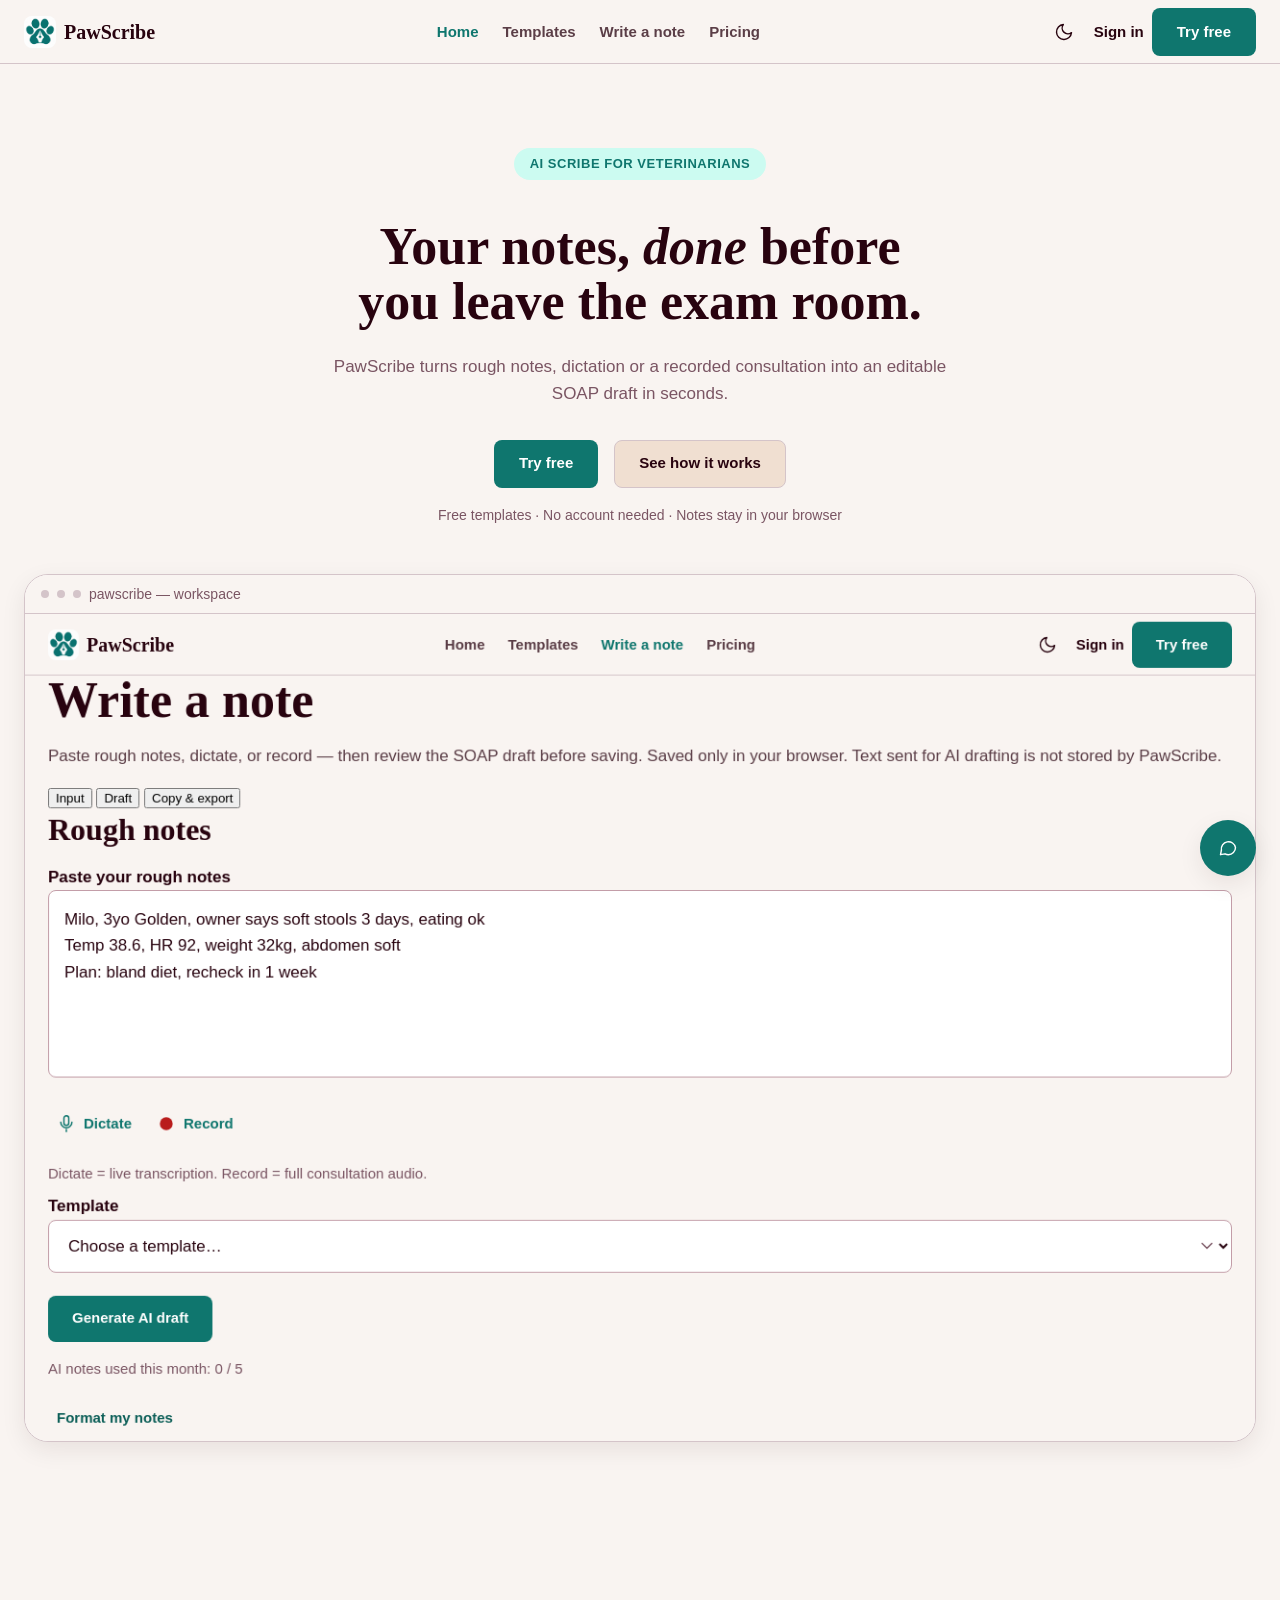
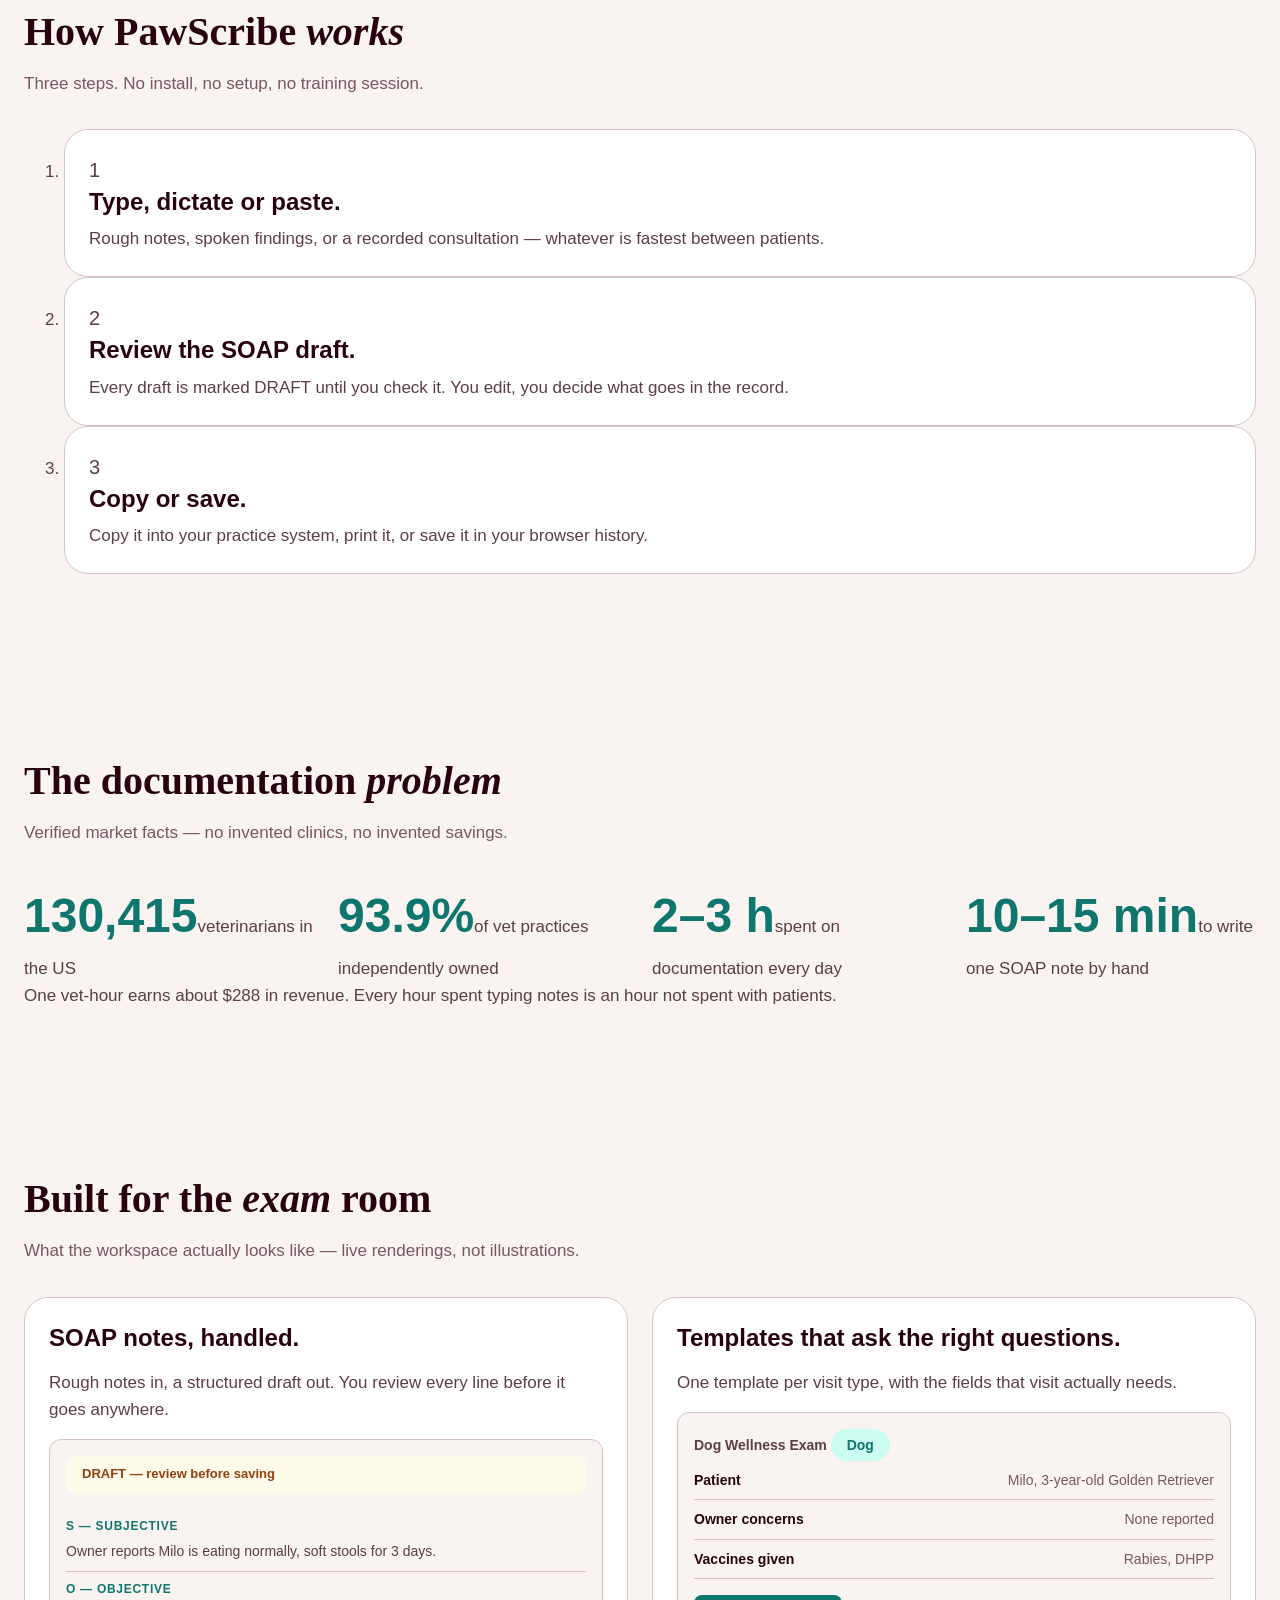
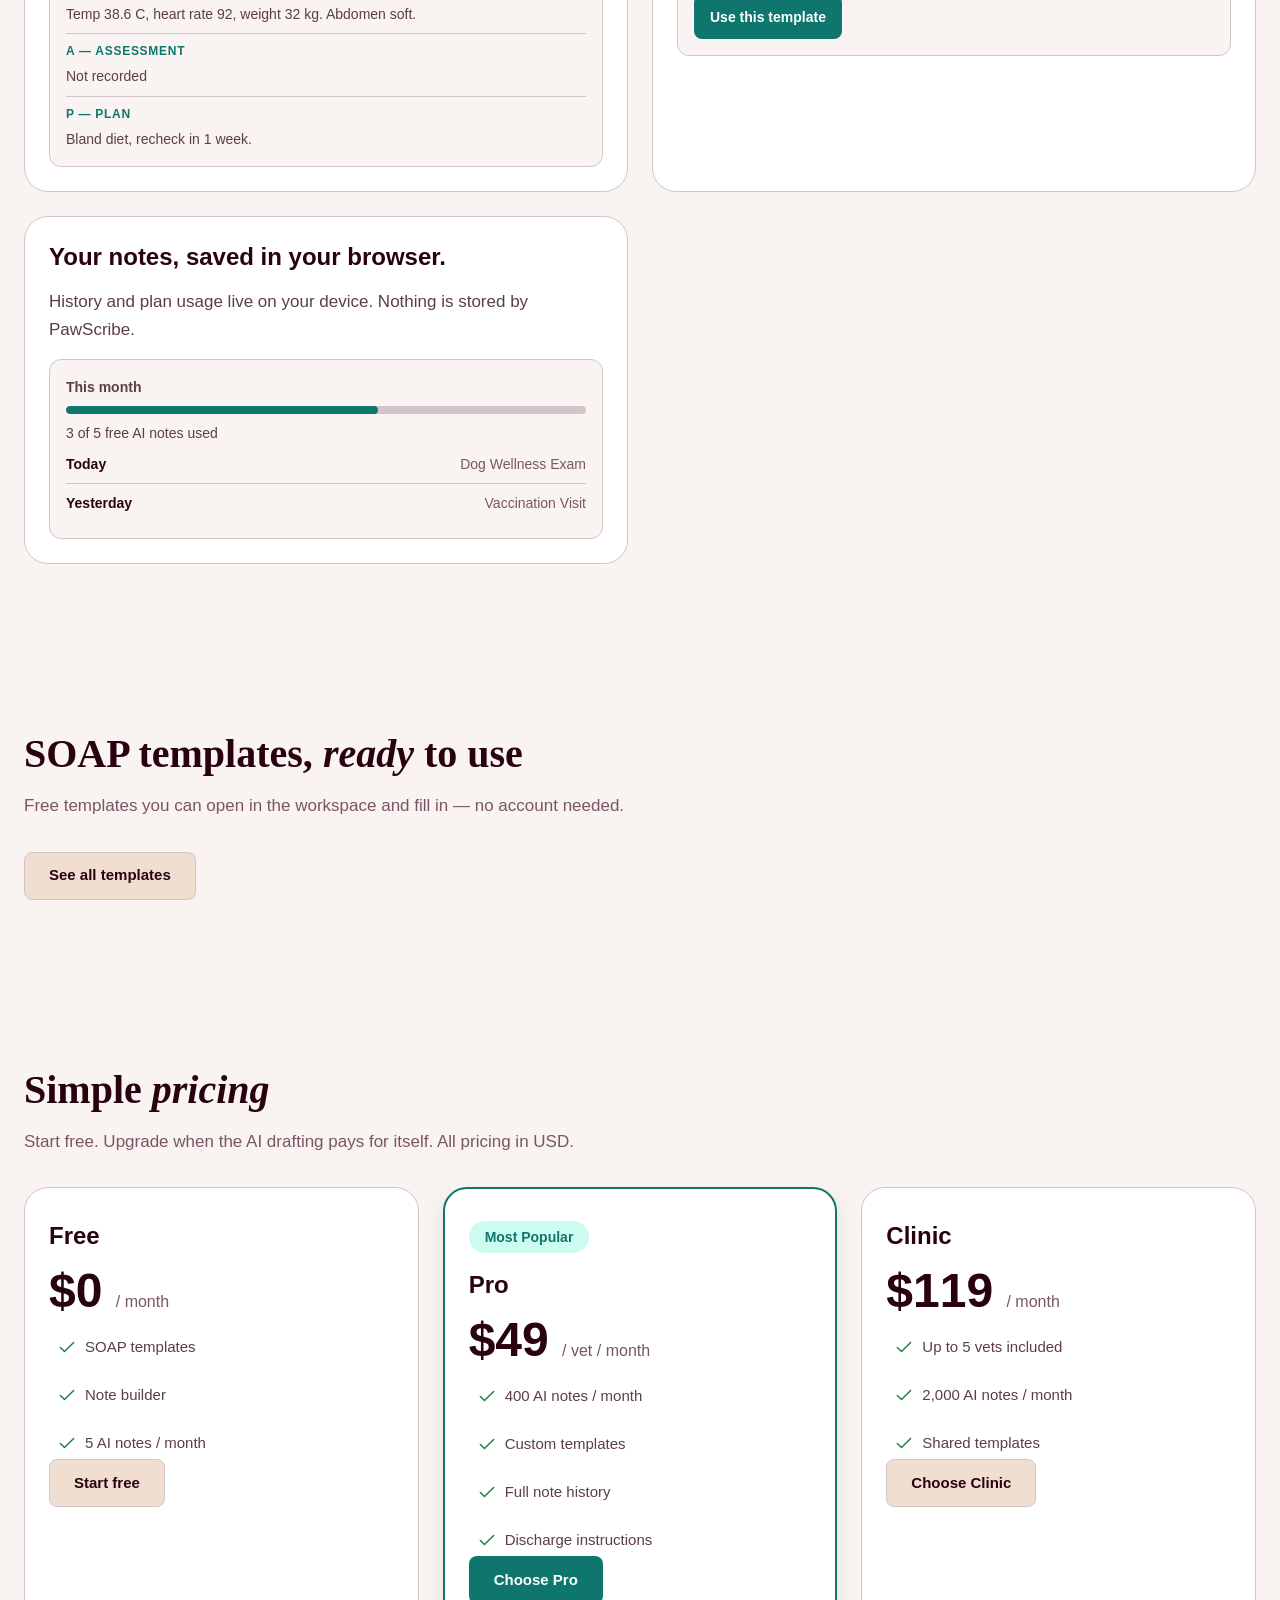
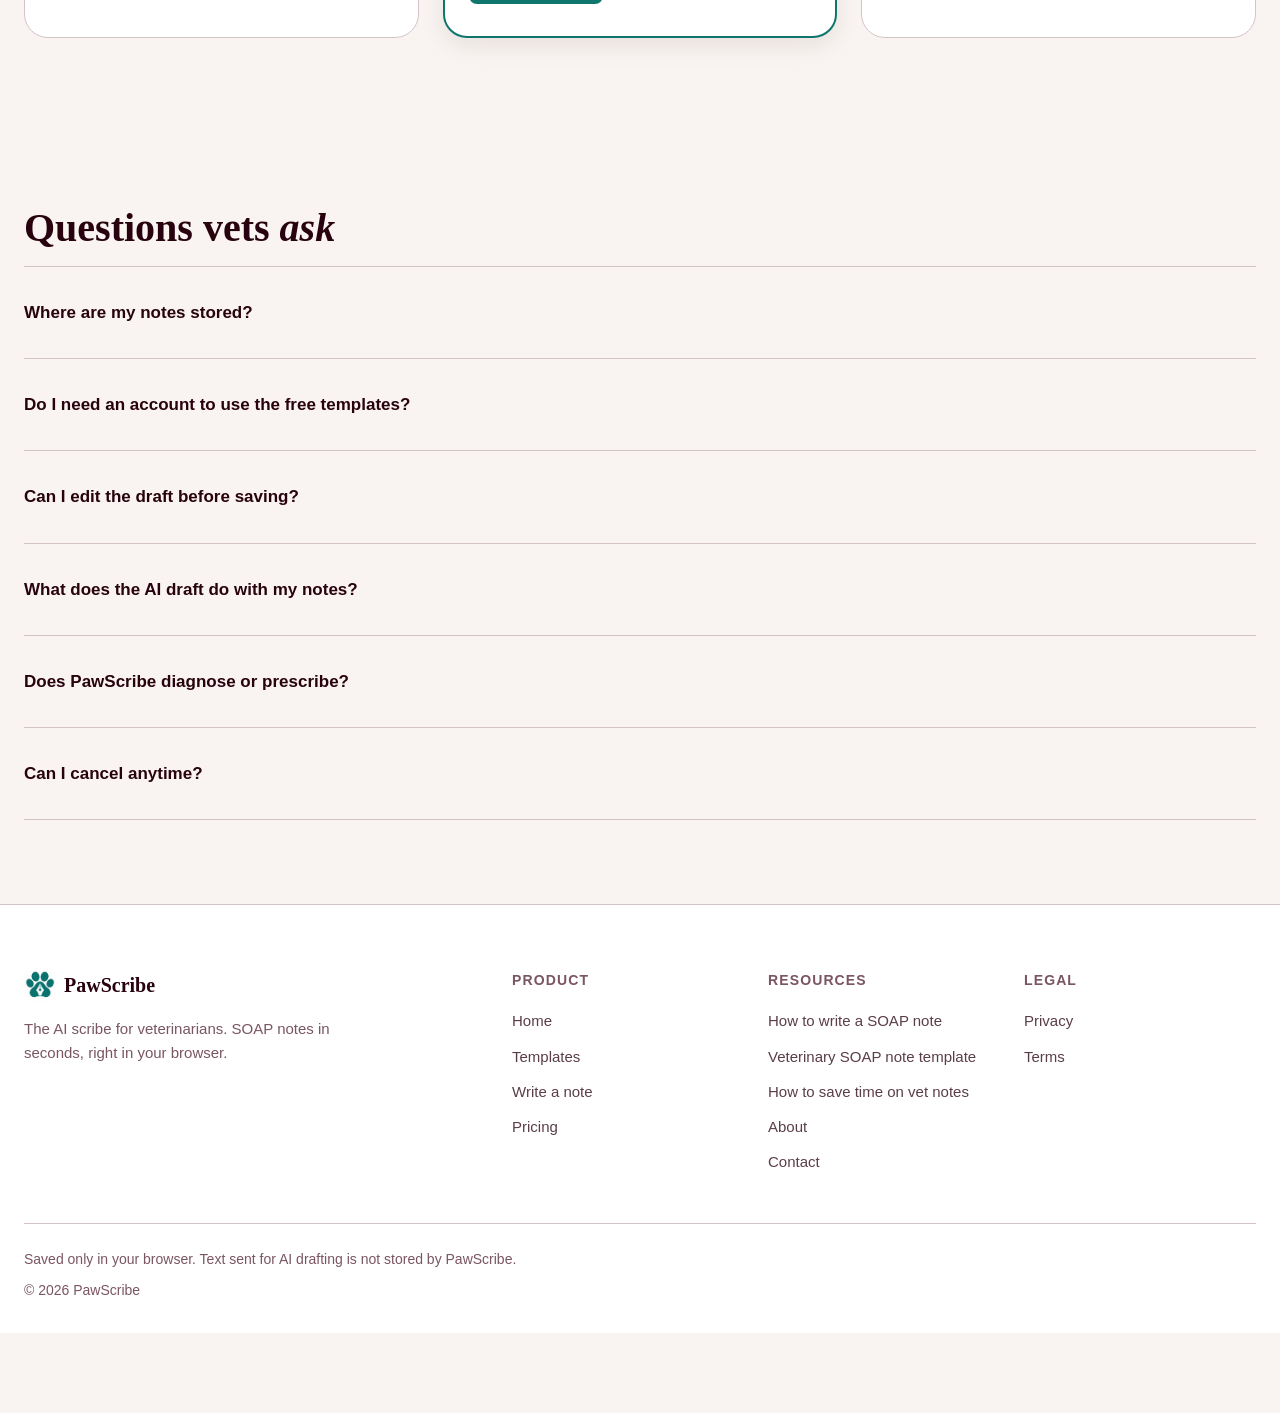
==== commit 7c20fbcb: "Header fix: push icons.svg (was 404 live), inline header icons, remove Try-it demo card, FAB visible" ====
--- a/index.html
+++ b/index.html
@@ -16,8 +16,8 @@
 <meta name="twitter:description" content="Paste rough notes, dictate or record a consultation, get an editable SOAP draft in seconds.">
 <meta name="twitter:image" content="https://alvarado509.github.io/pawscribe/assets/pawscribe-logo.jpg">
 <link rel="icon" href="assets/favicon.ico">
-<link rel="stylesheet" href="assets/style.css">
-<link rel="stylesheet" href="assets/marketing.css">
+<link rel="stylesheet" href="assets/style.css?v=3">
+<link rel="stylesheet" href="assets/marketing.css?v=3">
 <script type="application/ld+json">
 {
   "@context": "https://schema.org",
@@ -44,9 +44,8 @@
   ]
 }
 </script>
-<script defer src="assets/app.js"></script>
-<script defer src="assets/templates.js"></script>
-<script defer src="assets/demo.js"></script>
+<script defer src="assets/app.js?v=3"></script>
+<script defer src="assets/templates.js?v=3"></script>
 </head>
 <body>
 <header class="site-header">
@@ -63,21 +62,21 @@
     </nav>
     <div class="header-actions">
       <button class="icon-btn" id="theme-toggle" type="button" aria-label="Switch to dark mode">
-        <svg class="icon" data-icon-moon aria-hidden="true"><use href="assets/icons.svg#moon"/></svg>
-        <svg class="icon" data-icon-sun aria-hidden="true" hidden><use href="assets/icons.svg#sun"/></svg>
+        <svg class="icon" data-icon-moon aria-hidden="true" viewBox="0 0 24 24" fill="none" stroke="currentColor" stroke-width="1.7" stroke-linecap="round" stroke-linejoin="round"><path d="M21 12.8A9 9 0 1 1 11.2 3 7 7 0 0 0 21 12.8z"/></svg>
+        <svg class="icon" data-icon-sun aria-hidden="true" hidden viewBox="0 0 24 24" fill="none" stroke="currentColor" stroke-width="1.7" stroke-linecap="round" stroke-linejoin="round"><circle cx="12" cy="12" r="4"/><path d="M12 2v2M12 20v2M4.9 4.9l1.4 1.4M17.7 17.7l1.4 1.4M2 12h2M20 12h2M4.9 19.1l1.4-1.4M17.7 6.3l1.4-1.4"/></svg>
       </button>
       <span data-auth-logged-out>
         <a class="signin-link" href="auth.html">Sign in</a>
       </span>
       <span class="user-chip" data-auth-logged-in hidden>
-        <svg class="icon icon-sm" aria-hidden="true"><use href="assets/icons.svg#user"/></svg>
+        <svg class="icon icon-sm" aria-hidden="true" viewBox="0 0 24 24" fill="none" stroke="currentColor" stroke-width="1.7" stroke-linecap="round" stroke-linejoin="round"><circle cx="12" cy="8" r="4"/><path d="M4 21a8 8 0 0 1 16 0"/></svg>
         <span data-user-first-name></span>
         <a href="dashboard.html">Dashboard</a>
       </span>
       <a class="btn btn-primary header-cta" href="app.html">Try free</a>
       <button class="icon-btn menu-toggle" id="menu-toggle" type="button" aria-label="Open menu" aria-expanded="false" aria-controls="mobile-nav">
-        <svg class="icon" data-icon-menu aria-hidden="true"><use href="assets/icons.svg#menu"/></svg>
-        <svg class="icon" data-icon-close aria-hidden="true" hidden><use href="assets/icons.svg#x"/></svg>
+        <svg class="icon" data-icon-menu aria-hidden="true" viewBox="0 0 24 24" fill="none" stroke="currentColor" stroke-width="1.7" stroke-linecap="round" stroke-linejoin="round"><path d="M4 6h16M4 12h16M4 18h16"/></svg>
+        <svg class="icon" data-icon-close aria-hidden="true" hidden viewBox="0 0 24 24" fill="none" stroke="currentColor" stroke-width="1.7" stroke-linecap="round" stroke-linejoin="round"><path d="M18 6 6 18M6 6l12 12"/></svg>
       </button>
     </div>
   </div>
@@ -108,59 +107,6 @@
         <a class="btn btn-secondary" href="#how">See how it works</a>
       </p>
       <p class="hero-micro">Free templates &middot; No account needed &middot; Notes stay in your browser</p>
-
-      <!-- Live demo -->
-      <div class="card demo-card" id="demo">
-        <h2 class="section-title">Try it right now</h2>
-        <p class="section-sub" style="margin-bottom:24px">Type a few rough lines about a visit. PawScribe formats them into a SOAP note on this page — no account, no network.</p>
-        <div class="demo-tabs" role="tablist" aria-label="Demo modes">
-          <button class="demo-tab" type="button" role="tab" data-tab="scribe" aria-selected="true">Scribe</button>
-          <button class="demo-tab" type="button" role="tab" data-tab="dictate" aria-selected="false">Dictate</button>
-          <button class="demo-tab" type="button" role="tab" data-tab="templates" aria-selected="false">Templates</button>
-        </div>
-
-        <div id="demo-panel-scribe" role="tabpanel">
-          <label class="form-label" for="demo-input">Type a few rough lines about a visit</label>
-          <textarea class="form-input" id="demo-input" rows="3" placeholder="Milo, 3yo Golden, owner says soft stools 3 days, eating ok&#10;Temp 38.6, HR 92, weight 32kg, abdomen soft&#10;Plan: bland diet, recheck in 1 week"></textarea>
-          <p class="demo-actions">
-            <button class="btn btn-primary" type="button" id="demo-format">Format as SOAP</button>
-          </p>
-        </div>
-
-        <div id="demo-panel-dictate" role="tabpanel" hidden>
-          <p>Speak your notes. The text goes straight into the Scribe tab — nothing is recorded or stored.</p>
-          <p class="demo-mic-row">
-            <button class="btn btn-primary" type="button" id="demo-mic">
-              <svg class="icon" aria-hidden="true"><use href="assets/icons.svg#mic"/></svg>
-              Start dictation
-            </button>
-          </p>
-          <p class="demo-status" id="demo-dictate-status" role="status"></p>
-          <p class="demo-note">In Chrome, dictation audio is sent to Google by the browser — that is the browser&rsquo;s behaviour, not PawScribe&rsquo;s.</p>
-        </div>
-
-        <div id="demo-panel-templates" role="tabpanel" hidden>
-          <p>Pick a visit type. Sample text loads into the Scribe tab — edit it, then format it.</p>
-          <p class="demo-field-row">
-            <button class="demo-chip" type="button" data-sample="wellness">Dog wellness exam</button>
-            <button class="demo-chip" type="button" data-sample="sick">Sick visit</button>
-            <button class="demo-chip" type="button" data-sample="recheck">Surgery recheck</button>
-          </p>
-        </div>
-
-        <div class="demo-output" id="demo-output" hidden>
-          <div class="draft-strip">DRAFT — review every line before saving. Nothing was added beyond what you typed.</div>
-          <div class="soap">
-            <div class="soap-section"><p class="soap-label">S — Subjective</p><p id="demo-s">Not recorded</p></div>
-            <div class="soap-section"><p class="soap-label">O — Objective</p><p id="demo-o">Not recorded</p></div>
-            <div class="soap-section"><p class="soap-label">A — Assessment</p><p id="demo-a">Not recorded</p></div>
-            <div class="soap-section"><p class="soap-label">P — Plan</p><p id="demo-p">Not recorded</p></div>
-          </div>
-          <p class="demo-actions"><button class="btn btn-secondary" type="button" id="demo-copy">Copy note</button></p>
-        </div>
-        <p class="empty-state" id="demo-empty">Your formatted note will appear here.</p>
-        <p class="demo-note">This demo runs locally — nothing leaves your browser.</p>
-      </div>
 
       <!-- Workspace screenshot -->
       <div class="browser-frame">
@@ -278,9 +224,9 @@
           <h3>Free</h3>
           <p class="price-amount">$0 <span>/ month</span></p>
           <ul class="check-list">
-            <li><svg class="icon" aria-hidden="true"><use href="assets/icons.svg#check"/></svg>SOAP templates</li>
-            <li><svg class="icon" aria-hidden="true"><use href="assets/icons.svg#check"/></svg>Note builder</li>
-            <li><svg class="icon" aria-hidden="true"><use href="assets/icons.svg#check"/></svg>5 AI notes / month</li>
+            <li><svg class="icon" aria-hidden="true"><use href="assets/icons.svg?v=3#check"/></svg>SOAP templates</li>
+            <li><svg class="icon" aria-hidden="true"><use href="assets/icons.svg?v=3#check"/></svg>Note builder</li>
+            <li><svg class="icon" aria-hidden="true"><use href="assets/icons.svg?v=3#check"/></svg>5 AI notes / month</li>
           </ul>
           <p><a class="btn btn-secondary" href="app.html">Start free</a></p>
         </article>
@@ -289,10 +235,10 @@
           <h3>Pro</h3>
           <p class="price-amount">$49 <span>/ vet / month</span></p>
           <ul class="check-list">
-            <li><svg class="icon" aria-hidden="true"><use href="assets/icons.svg#check"/></svg>400 AI notes / month</li>
-            <li><svg class="icon" aria-hidden="true"><use href="assets/icons.svg#check"/></svg>Custom templates</li>
-            <li><svg class="icon" aria-hidden="true"><use href="assets/icons.svg#check"/></svg>Full note history</li>
-            <li><svg class="icon" aria-hidden="true"><use href="assets/icons.svg#check"/></svg>Discharge instructions</li>
+            <li><svg class="icon" aria-hidden="true"><use href="assets/icons.svg?v=3#check"/></svg>400 AI notes / month</li>
+            <li><svg class="icon" aria-hidden="true"><use href="assets/icons.svg?v=3#check"/></svg>Custom templates</li>
+            <li><svg class="icon" aria-hidden="true"><use href="assets/icons.svg?v=3#check"/></svg>Full note history</li>
+            <li><svg class="icon" aria-hidden="true"><use href="assets/icons.svg?v=3#check"/></svg>Discharge instructions</li>
           </ul>
           <p><a class="btn btn-primary" href="pricing.html">Choose Pro</a></p>
         </article>
@@ -300,9 +246,9 @@
           <h3>Clinic</h3>
           <p class="price-amount">$119 <span>/ month</span></p>
           <ul class="check-list">
-            <li><svg class="icon" aria-hidden="true"><use href="assets/icons.svg#check"/></svg>Up to 5 vets included</li>
-            <li><svg class="icon" aria-hidden="true"><use href="assets/icons.svg#check"/></svg>2,000 AI notes / month</li>
-            <li><svg class="icon" aria-hidden="true"><use href="assets/icons.svg#check"/></svg>Shared templates</li>
+            <li><svg class="icon" aria-hidden="true"><use href="assets/icons.svg?v=3#check"/></svg>Up to 5 vets included</li>
+            <li><svg class="icon" aria-hidden="true"><use href="assets/icons.svg?v=3#check"/></svg>2,000 AI notes / month</li>
+            <li><svg class="icon" aria-hidden="true"><use href="assets/icons.svg?v=3#check"/></svg>Shared templates</li>
           </ul>
           <p><a class="btn btn-secondary" href="pricing.html">Choose Clinic</a></p>
         </article>
@@ -389,7 +335,7 @@
 </footer>
 
 <a class="fab" id="contact-fab" href="contact.html" aria-label="Contact us">
-  <svg class="icon" aria-hidden="true"><use href="assets/icons.svg#chat"/></svg>
+  <svg class="icon" aria-hidden="true" viewBox="0 0 24 24" fill="none" stroke="currentColor" stroke-width="1.7" stroke-linecap="round" stroke-linejoin="round"><path d="M21 11.5a8.5 8.5 0 0 1-8.5 8.5c-1.5 0-2.9-.4-4.1-1L3 20l1.1-5.4A8.5 8.5 0 1 1 21 11.5z"/></svg>
 </a>
 
 <div class="toast" id="toast" role="status"></div>
--- a/assets/style.css
+++ b/assets/style.css
@@ -617,12 +617,6 @@
 }
 .fab:hover { background: var(--teal-hover); text-decoration: none; }
 .fab[hidden] { display: none; }
-/* On phones every CTA is full-width, so a fixed bottom-right button would
-   cover a button corner while scrolling — hide the FAB there. The contact
-   link stays in the footer. Desktop keeps it (empty space, bottom-right). */
-@media (max-width: 640px) {
-  .fab { display: none; }
-}
 
 /* ---------- Toast ---------- */
 .toast {
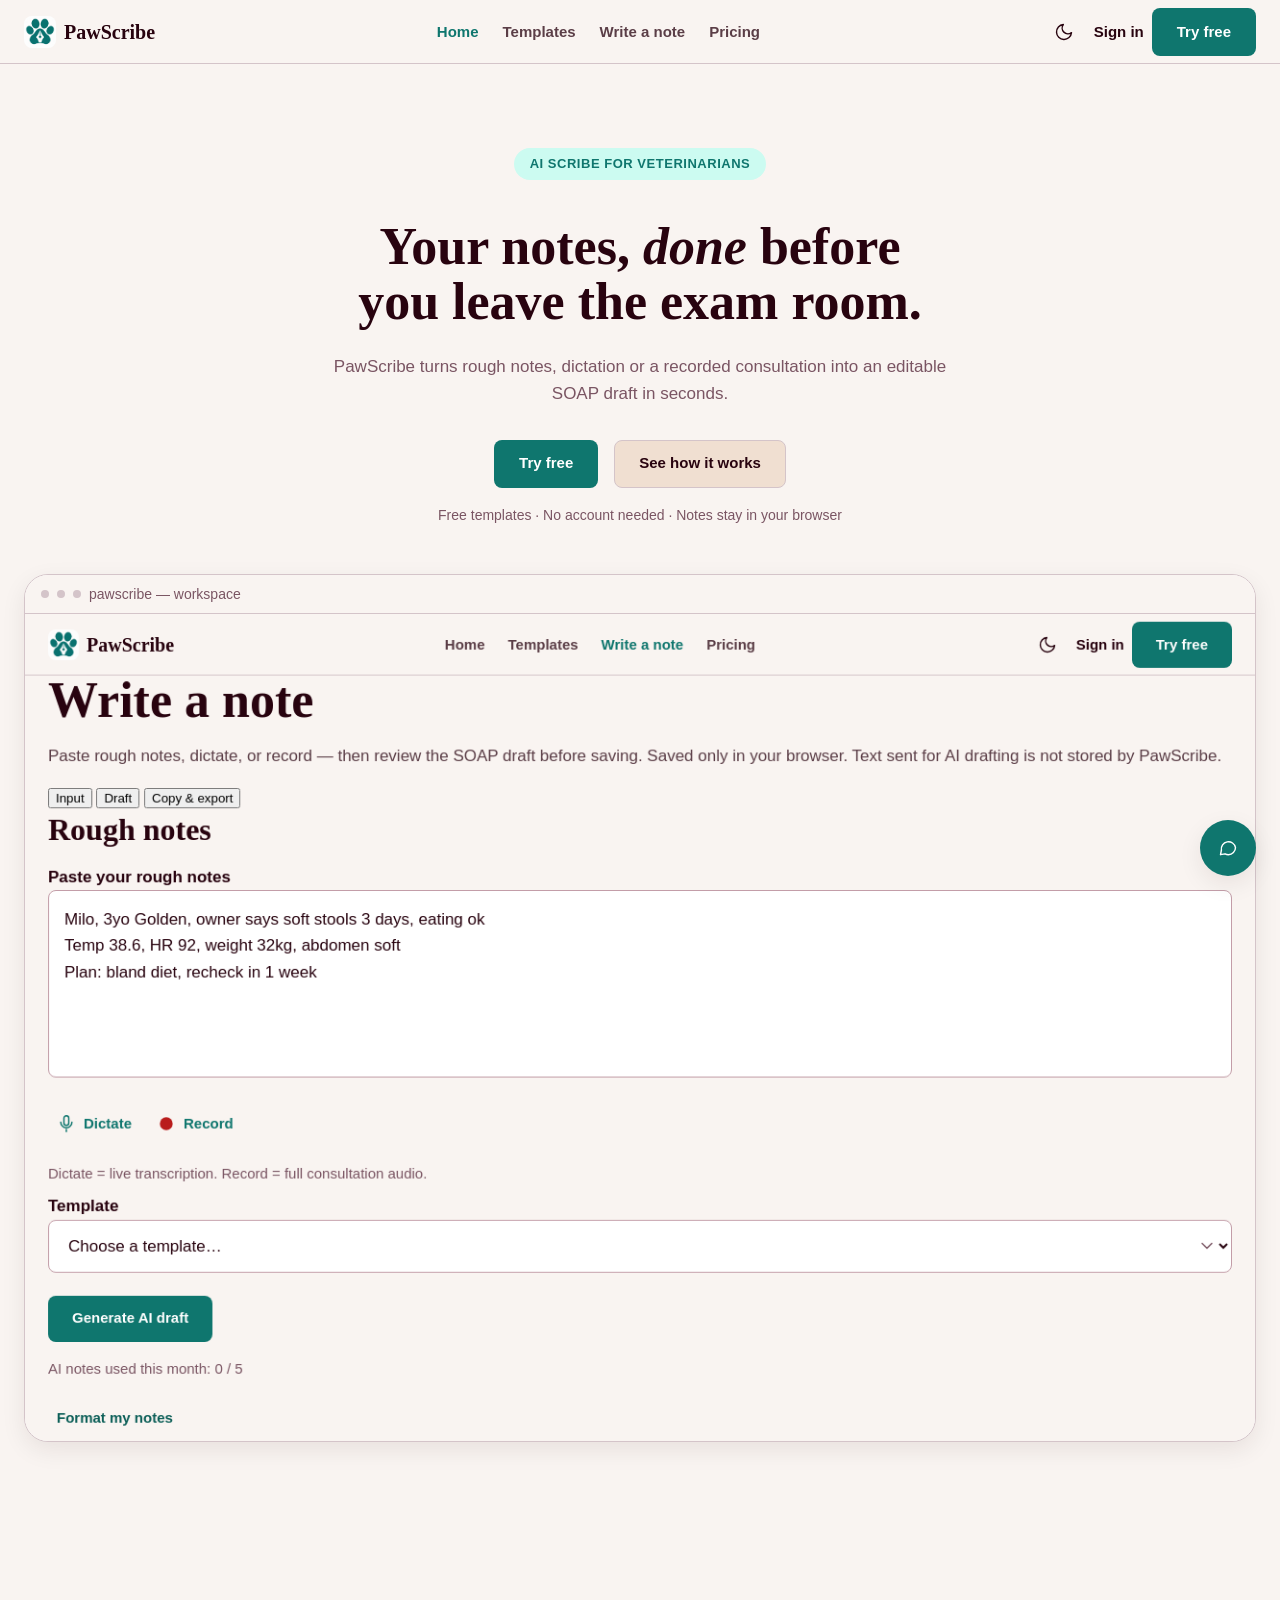
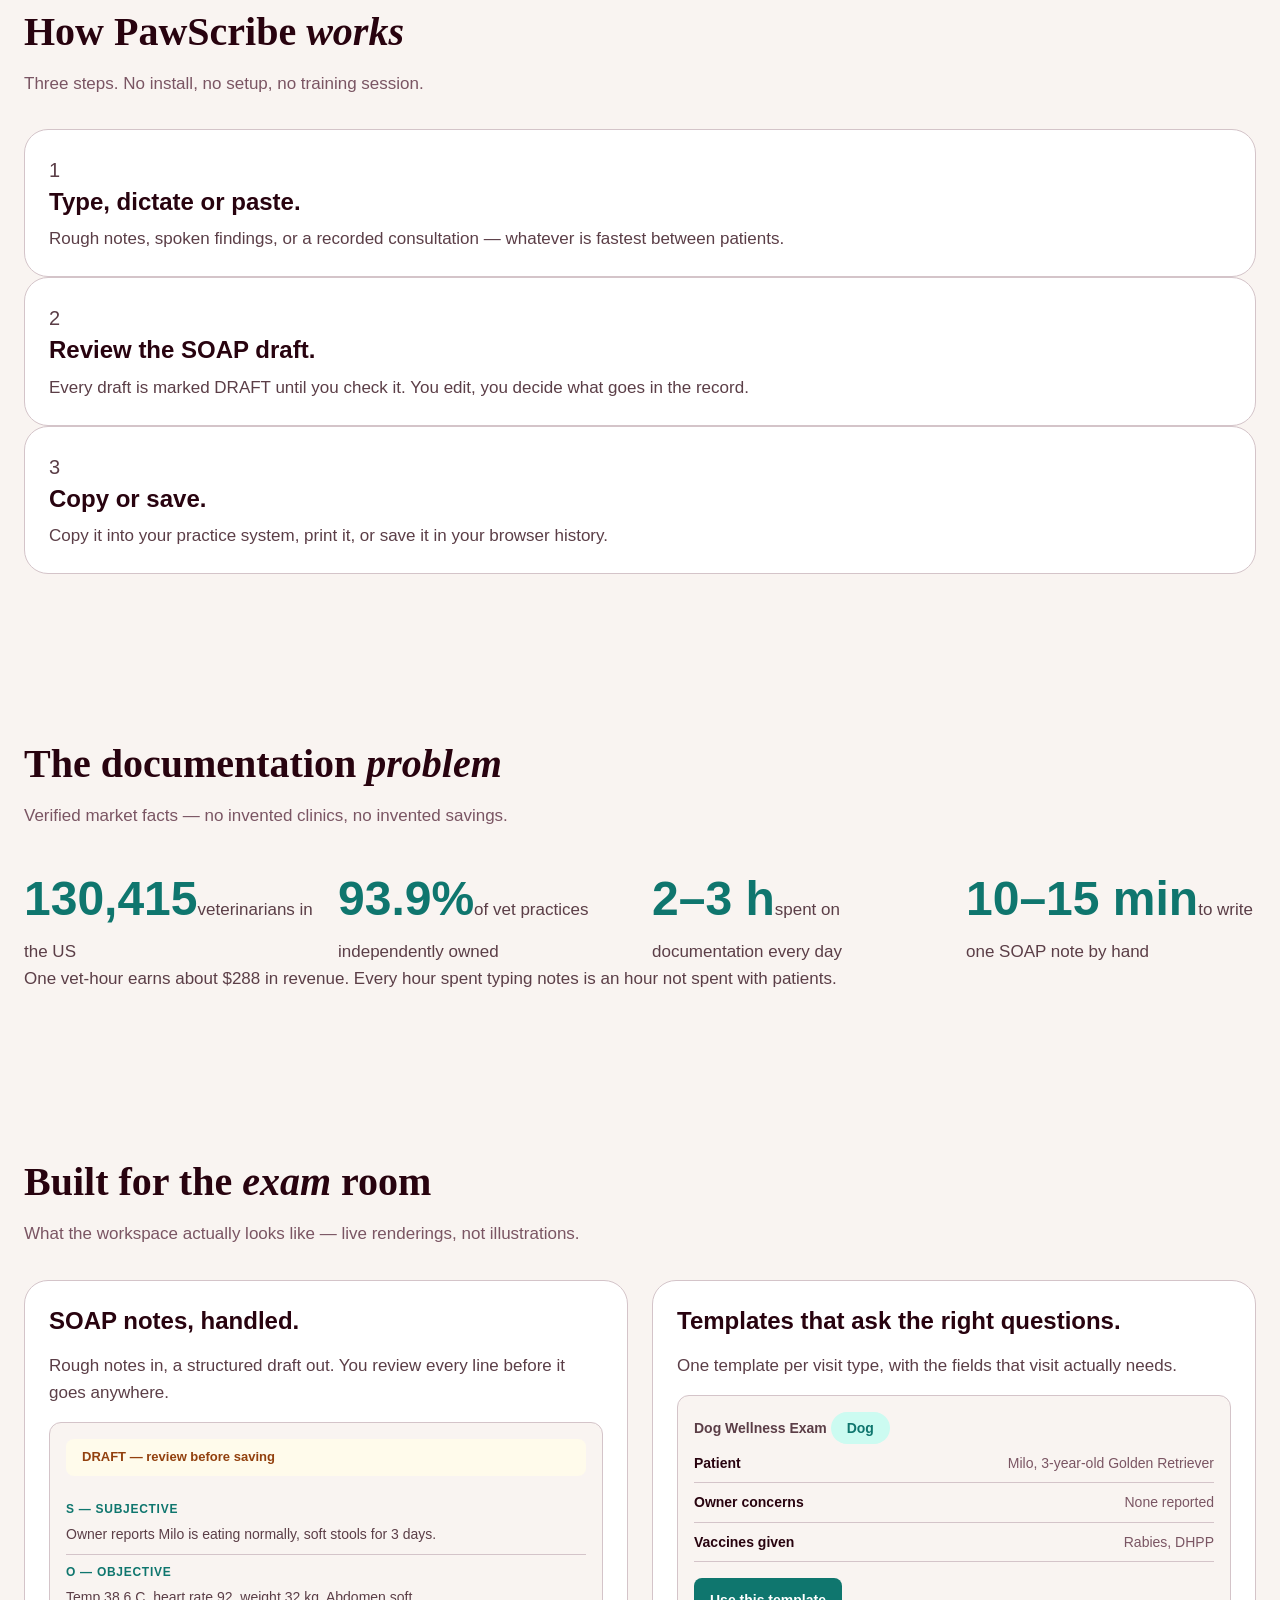
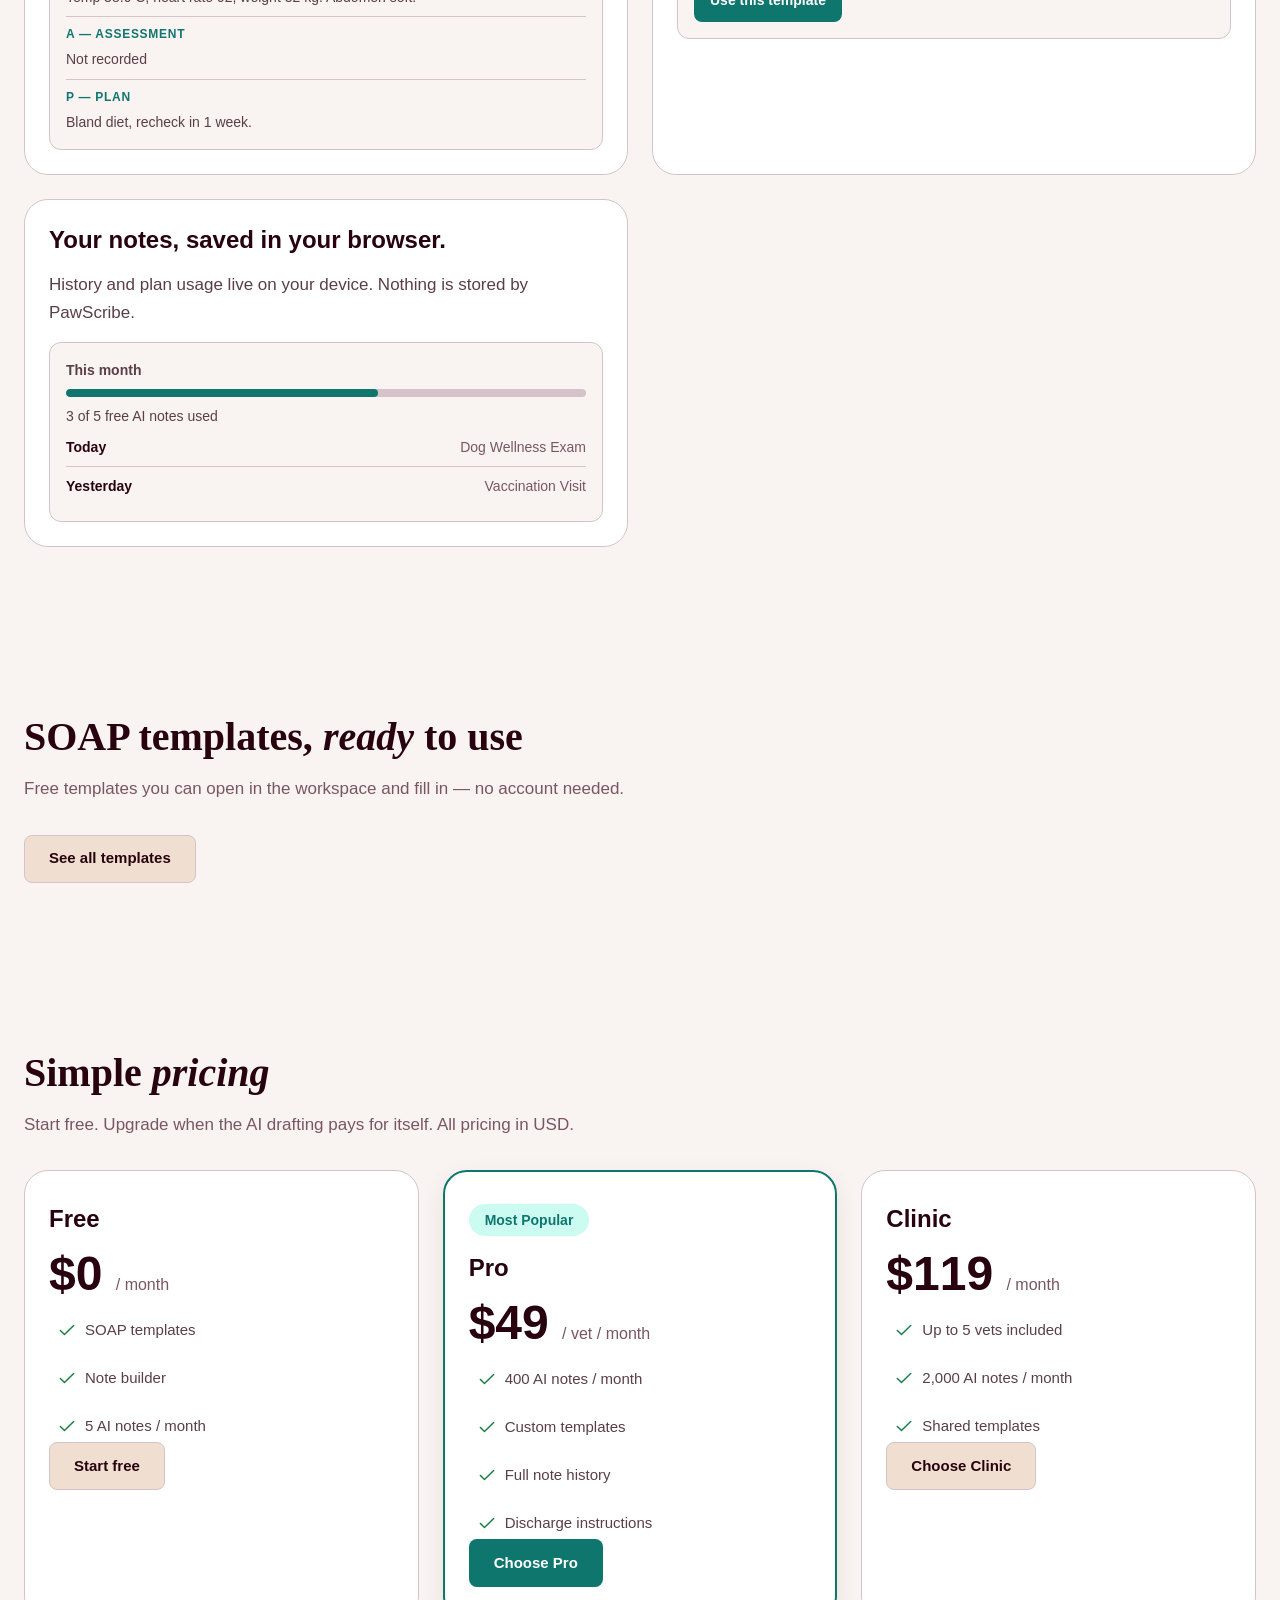
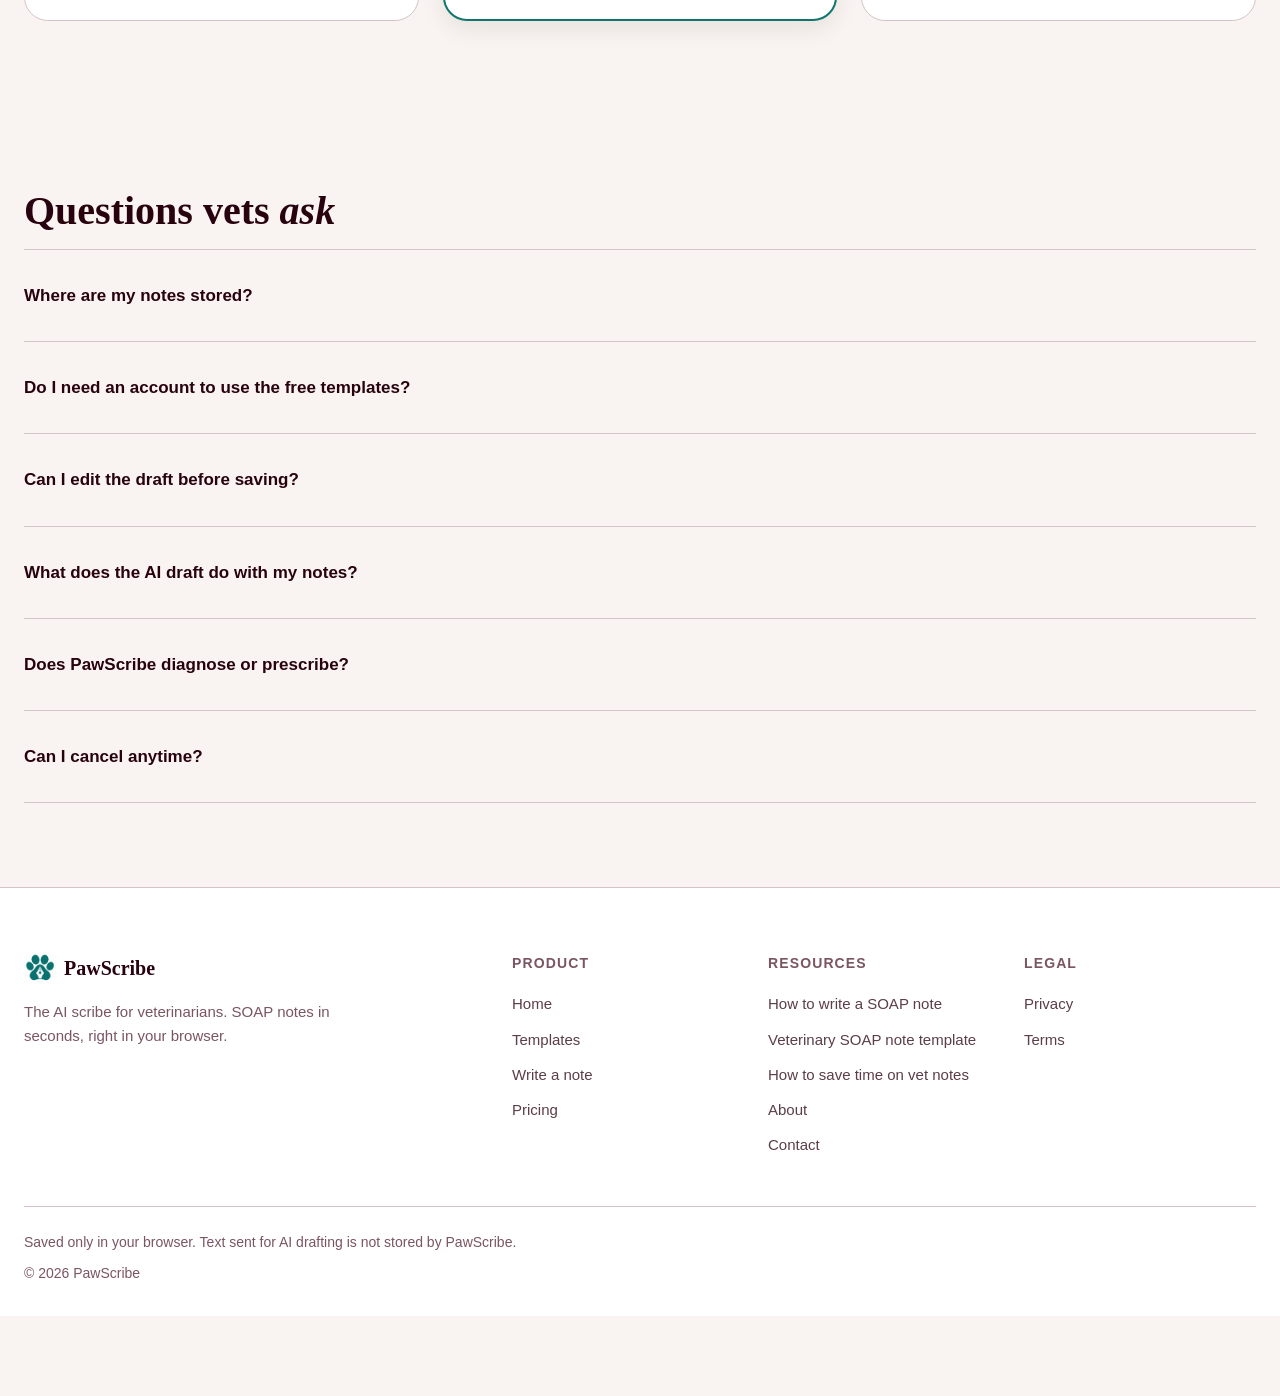
==== commit 150e2163: "Fix double step numbers (ol markers + step circles) and cache-bust v4" ====
--- a/index.html
+++ b/index.html
@@ -16,8 +16,8 @@
 <meta name="twitter:description" content="Paste rough notes, dictate or record a consultation, get an editable SOAP draft in seconds.">
 <meta name="twitter:image" content="https://alvarado509.github.io/pawscribe/assets/pawscribe-logo.jpg">
 <link rel="icon" href="assets/favicon.ico">
-<link rel="stylesheet" href="assets/style.css?v=3">
-<link rel="stylesheet" href="assets/marketing.css?v=3">
+<link rel="stylesheet" href="assets/style.css?v=4">
+<link rel="stylesheet" href="assets/marketing.css?v=4">
 <script type="application/ld+json">
 {
   "@context": "https://schema.org",
@@ -44,8 +44,8 @@
   ]
 }
 </script>
-<script defer src="assets/app.js?v=3"></script>
-<script defer src="assets/templates.js?v=3"></script>
+<script defer src="assets/app.js?v=4"></script>
+<script defer src="assets/templates.js?v=4"></script>
 </head>
 <body>
 <header class="site-header">
@@ -116,7 +116,7 @@
           <span class="browser-dot" aria-hidden="true"></span>
           <span>pawscribe — workspace</span>
         </div>
-        <img src="assets/hero-workspace.png" alt="PawScribe workspace with a completed SOAP note" width="1280" height="800">
+        <img src="assets/hero-workspace.png" alt="PawScribe workspace with a completed SOAP note" width="1280" height="825">
       </div>
     </div>
   </section>
@@ -224,9 +224,9 @@
           <h3>Free</h3>
           <p class="price-amount">$0 <span>/ month</span></p>
           <ul class="check-list">
-            <li><svg class="icon" aria-hidden="true"><use href="assets/icons.svg?v=3#check"/></svg>SOAP templates</li>
-            <li><svg class="icon" aria-hidden="true"><use href="assets/icons.svg?v=3#check"/></svg>Note builder</li>
-            <li><svg class="icon" aria-hidden="true"><use href="assets/icons.svg?v=3#check"/></svg>5 AI notes / month</li>
+            <li><svg class="icon" aria-hidden="true"><use href="assets/icons.svg?v=4#check"/></svg>SOAP templates</li>
+            <li><svg class="icon" aria-hidden="true"><use href="assets/icons.svg?v=4#check"/></svg>Note builder</li>
+            <li><svg class="icon" aria-hidden="true"><use href="assets/icons.svg?v=4#check"/></svg>5 AI notes / month</li>
           </ul>
           <p><a class="btn btn-secondary" href="app.html">Start free</a></p>
         </article>
@@ -235,10 +235,10 @@
           <h3>Pro</h3>
           <p class="price-amount">$49 <span>/ vet / month</span></p>
           <ul class="check-list">
-            <li><svg class="icon" aria-hidden="true"><use href="assets/icons.svg?v=3#check"/></svg>400 AI notes / month</li>
-            <li><svg class="icon" aria-hidden="true"><use href="assets/icons.svg?v=3#check"/></svg>Custom templates</li>
-            <li><svg class="icon" aria-hidden="true"><use href="assets/icons.svg?v=3#check"/></svg>Full note history</li>
-            <li><svg class="icon" aria-hidden="true"><use href="assets/icons.svg?v=3#check"/></svg>Discharge instructions</li>
+            <li><svg class="icon" aria-hidden="true"><use href="assets/icons.svg?v=4#check"/></svg>400 AI notes / month</li>
+            <li><svg class="icon" aria-hidden="true"><use href="assets/icons.svg?v=4#check"/></svg>Custom templates</li>
+            <li><svg class="icon" aria-hidden="true"><use href="assets/icons.svg?v=4#check"/></svg>Full note history</li>
+            <li><svg class="icon" aria-hidden="true"><use href="assets/icons.svg?v=4#check"/></svg>Discharge instructions</li>
           </ul>
           <p><a class="btn btn-primary" href="pricing.html">Choose Pro</a></p>
         </article>
@@ -246,9 +246,9 @@
           <h3>Clinic</h3>
           <p class="price-amount">$119 <span>/ month</span></p>
           <ul class="check-list">
-            <li><svg class="icon" aria-hidden="true"><use href="assets/icons.svg?v=3#check"/></svg>Up to 5 vets included</li>
-            <li><svg class="icon" aria-hidden="true"><use href="assets/icons.svg?v=3#check"/></svg>2,000 AI notes / month</li>
-            <li><svg class="icon" aria-hidden="true"><use href="assets/icons.svg?v=3#check"/></svg>Shared templates</li>
+            <li><svg class="icon" aria-hidden="true"><use href="assets/icons.svg?v=4#check"/></svg>Up to 5 vets included</li>
+            <li><svg class="icon" aria-hidden="true"><use href="assets/icons.svg?v=4#check"/></svg>2,000 AI notes / month</li>
+            <li><svg class="icon" aria-hidden="true"><use href="assets/icons.svg?v=4#check"/></svg>Shared templates</li>
           </ul>
           <p><a class="btn btn-secondary" href="pricing.html">Choose Clinic</a></p>
         </article>
--- a/assets/marketing.css
+++ b/assets/marketing.css
@@ -236,6 +236,9 @@
 textarea.form-input { overflow: hidden; }
 
 /* --- Steps: number alone in a circle ------------------------------------- */
+/* The <ol> must not render its own decimal markers — the .step-num circle
+   is the only number. (Without this, every step shows "1." then "1".) */
+.steps { list-style: none; margin: 0; padding: 0; }
 .step-num {
   width: 48px;
   height: 48px;
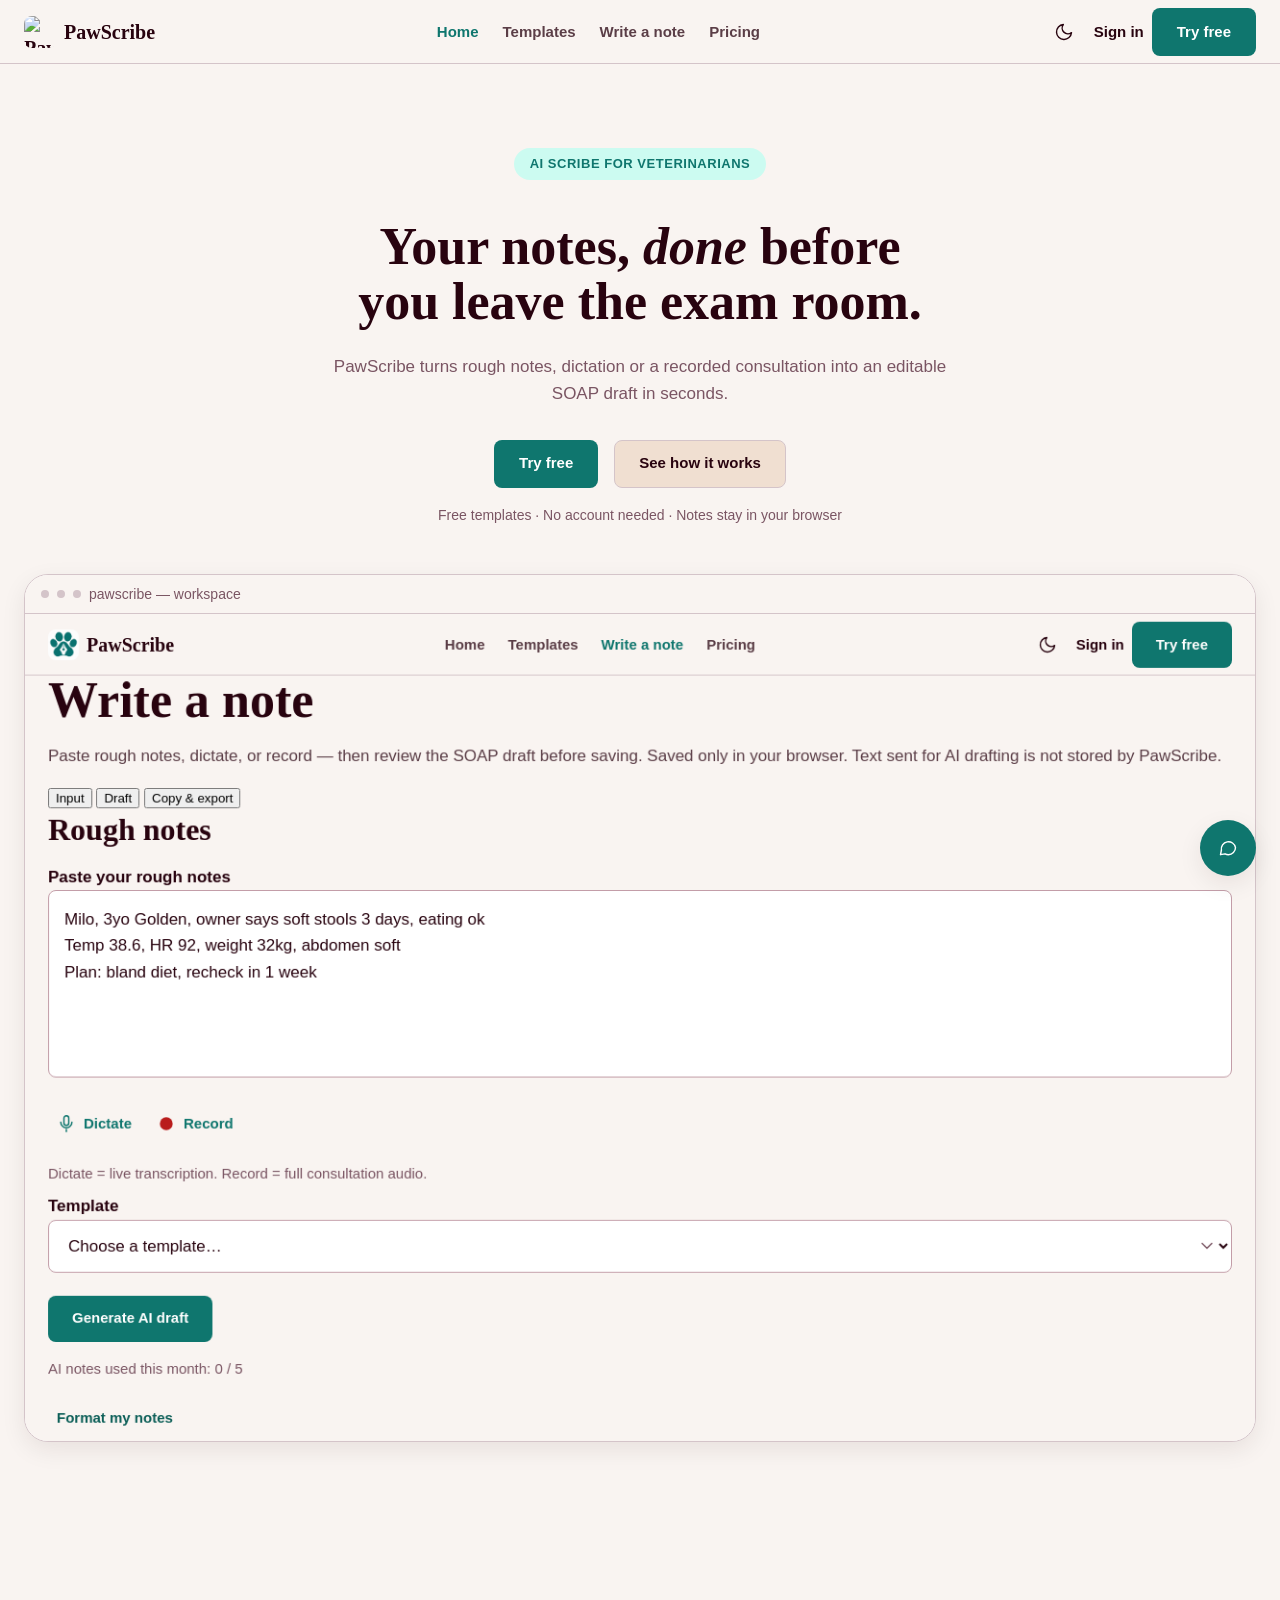
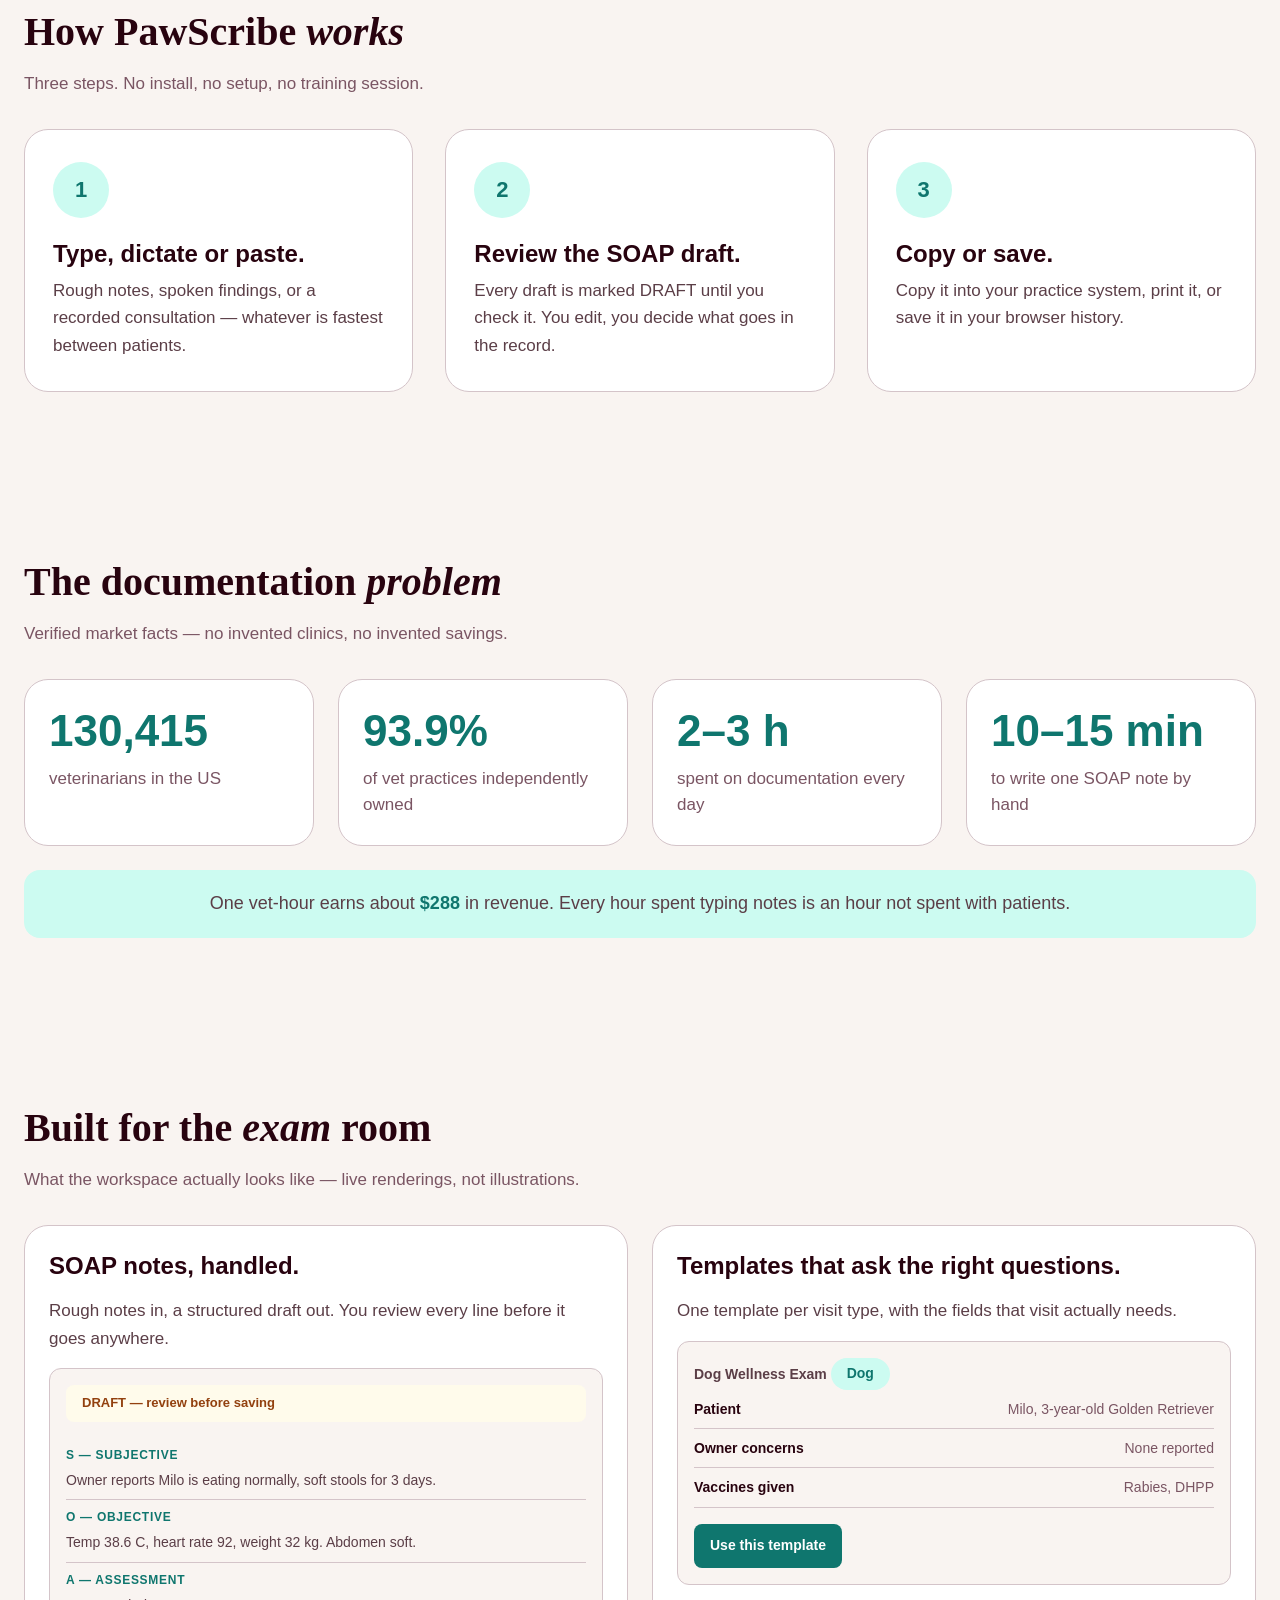
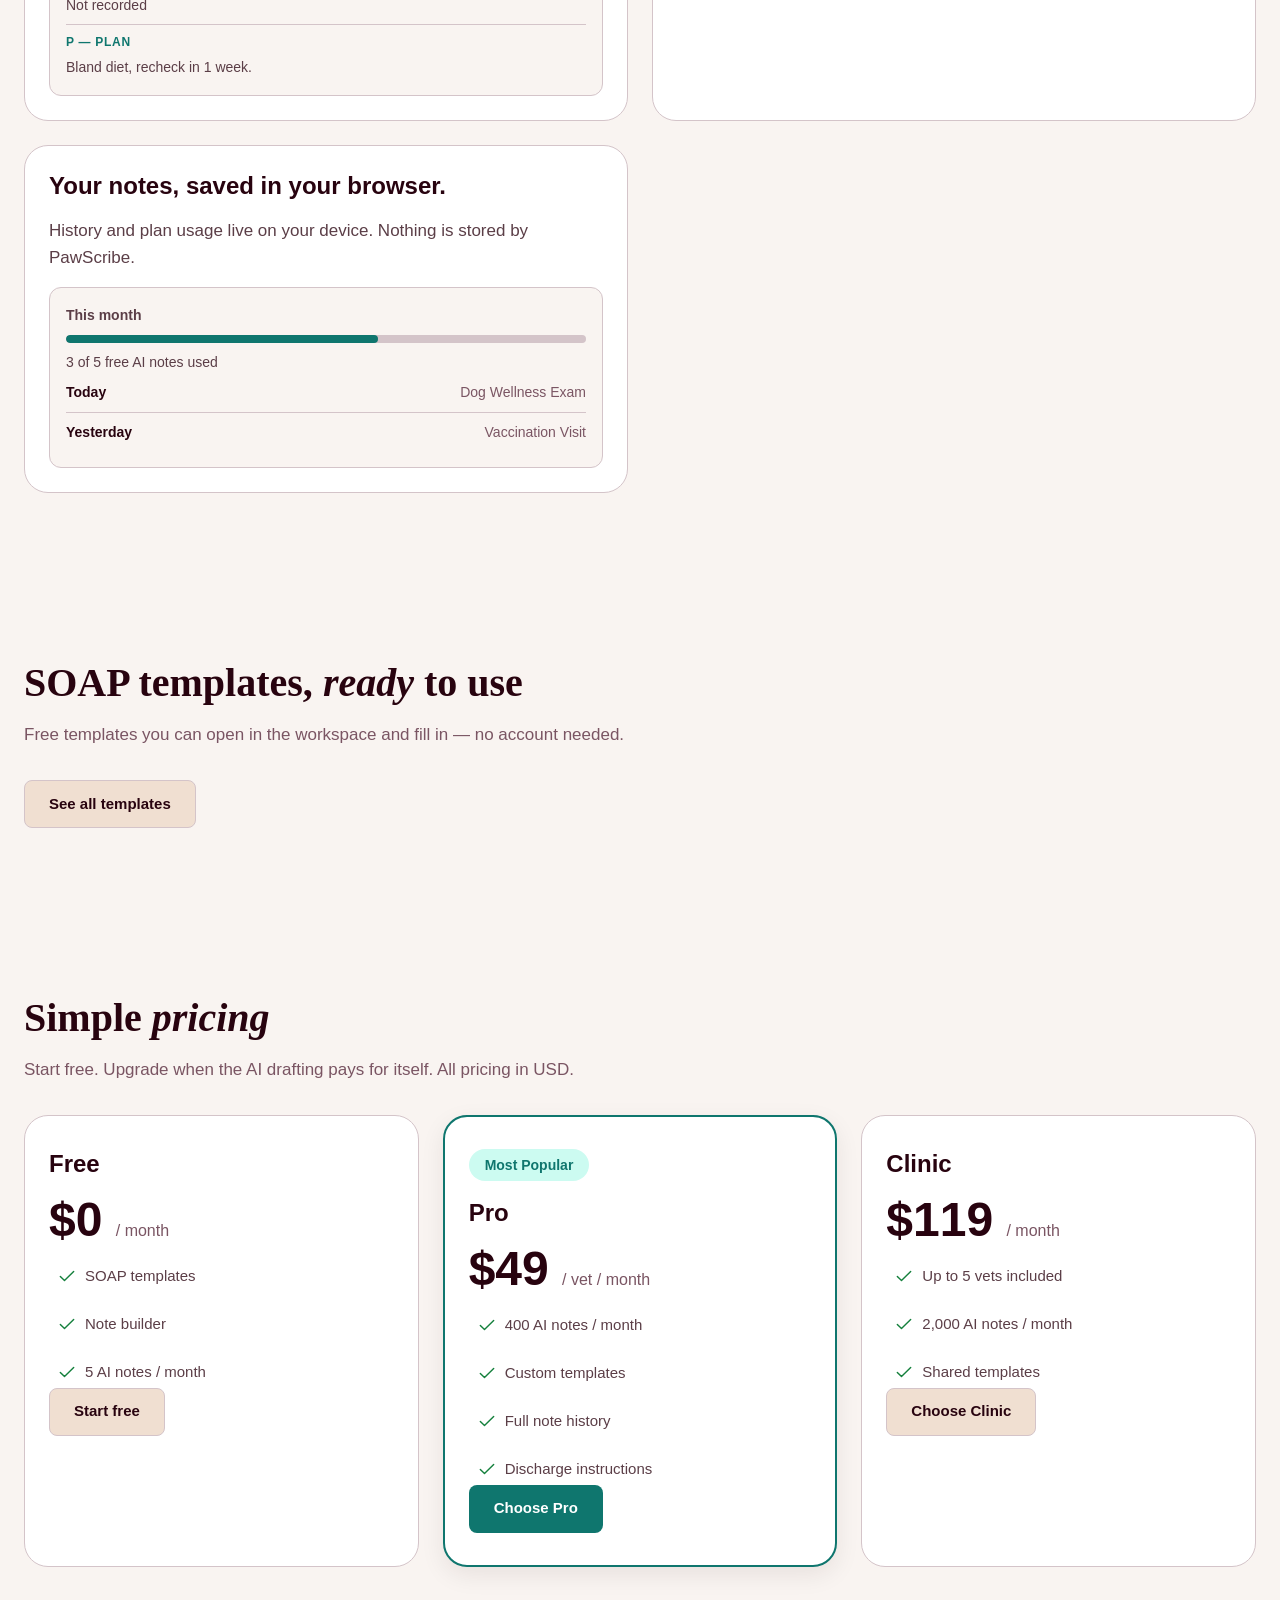
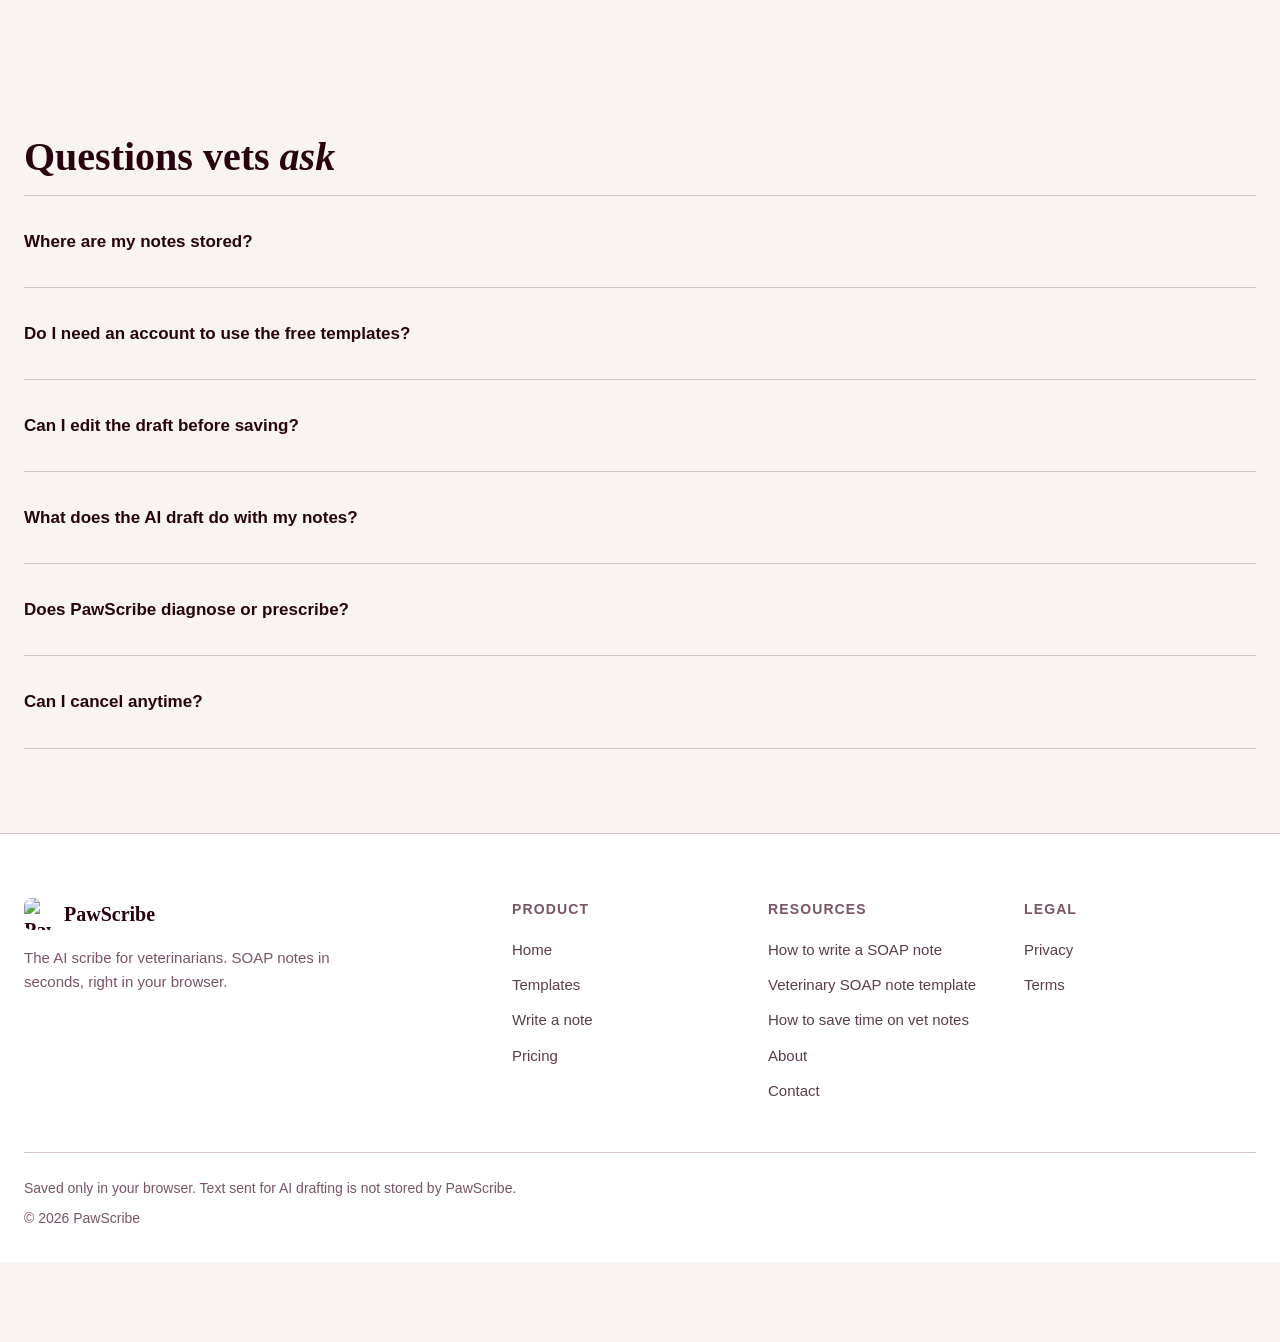
==== commit 229403d7: "Stats as cards, steps restyled, animations, Try-free goes to signup, transparent logo refs, cache-bu" ====
--- a/index.html
+++ b/index.html
@@ -10,14 +10,14 @@
 <meta property="og:title" content="PawScribe — AI scribe for veterinarians">
 <meta property="og:description" content="Paste rough notes, dictate or record a consultation, get an editable SOAP draft in seconds. Free templates, no install, notes stay in your browser.">
 <meta property="og:url" content="https://alvarado509.github.io/pawscribe/">
-<meta property="og:image" content="https://alvarado509.github.io/pawscribe/assets/pawscribe-logo.jpg">
+<meta property="og:image" content="https://alvarado509.github.io/pawscribe/assets/pawscribe-logo.png">
 <meta name="twitter:card" content="summary_large_image">
 <meta name="twitter:title" content="PawScribe — AI scribe for veterinarians">
 <meta name="twitter:description" content="Paste rough notes, dictate or record a consultation, get an editable SOAP draft in seconds.">
-<meta name="twitter:image" content="https://alvarado509.github.io/pawscribe/assets/pawscribe-logo.jpg">
-<link rel="icon" href="assets/favicon.ico">
-<link rel="stylesheet" href="assets/style.css?v=4">
-<link rel="stylesheet" href="assets/marketing.css?v=4">
+<meta name="twitter:image" content="https://alvarado509.github.io/pawscribe/assets/pawscribe-logo.png">
+<link rel="icon" href="assets/favicon.ico?v=5">
+<link rel="stylesheet" href="assets/style.css?v=5">
+<link rel="stylesheet" href="assets/marketing.css?v=5">
 <script type="application/ld+json">
 {
   "@context": "https://schema.org",
@@ -26,7 +26,7 @@
       "@type": "Organization",
       "name": "PawScribe",
       "url": "https://alvarado509.github.io/pawscribe/",
-      "logo": "https://alvarado509.github.io/pawscribe/assets/pawscribe-logo.jpg"
+      "logo": "https://alvarado509.github.io/pawscribe/assets/pawscribe-logo.png"
     },
     {
       "@type": "SoftwareApplication",
@@ -44,14 +44,14 @@
   ]
 }
 </script>
-<script defer src="assets/app.js?v=4"></script>
-<script defer src="assets/templates.js?v=4"></script>
+<script defer src="assets/app.js?v=5"></script>
+<script defer src="assets/templates.js?v=5"></script>
 </head>
 <body>
 <header class="site-header">
   <div class="header-inner">
     <a class="brand" href="index.html">
-      <img src="assets/pawscribe-logo.jpg" alt="PawScribe logo" width="32" height="32">
+      <img src="assets/pawscribe-logo.png" alt="PawScribe logo" width="32" height="32">
       PawScribe
     </a>
     <nav class="main-nav" aria-label="Main">
@@ -73,7 +73,7 @@
         <span data-user-first-name></span>
         <a href="dashboard.html">Dashboard</a>
       </span>
-      <a class="btn btn-primary header-cta" href="app.html">Try free</a>
+      <a class="btn btn-primary header-cta" href="auth.html">Try free</a>
       <button class="icon-btn menu-toggle" id="menu-toggle" type="button" aria-label="Open menu" aria-expanded="false" aria-controls="mobile-nav">
         <svg class="icon" data-icon-menu aria-hidden="true" viewBox="0 0 24 24" fill="none" stroke="currentColor" stroke-width="1.7" stroke-linecap="round" stroke-linejoin="round"><path d="M4 6h16M4 12h16M4 18h16"/></svg>
         <svg class="icon" data-icon-close aria-hidden="true" hidden viewBox="0 0 24 24" fill="none" stroke="currentColor" stroke-width="1.7" stroke-linecap="round" stroke-linejoin="round"><path d="M18 6 6 18M6 6l12 12"/></svg>
@@ -91,7 +91,7 @@
     <span data-auth-logged-in hidden>
       <a href="dashboard.html">Dashboard</a>
     </span>
-    <a class="btn btn-primary" href="app.html">Try free</a>
+    <a class="btn btn-primary" href="auth.html">Try free</a>
   </nav>
 </header>
 
@@ -151,13 +151,13 @@
     <div class="container">
       <h2 class="section-title">The documentation <em>problem</em></h2>
       <p class="section-sub">Verified market facts — no invented clinics, no invented savings.</p>
-      <div class="grid grid-4">
-        <div class="stat"><span class="stat-number">130,415</span><span class="stat-label">veterinarians in the US</span></div>
-        <div class="stat"><span class="stat-number">93.9%</span><span class="stat-label">of vet practices independently owned</span></div>
+      <div class="grid grid-4 stats-grid">
+        <div class="stat"><span class="stat-number" data-count="130415" data-format="comma">130,415</span><span class="stat-label">veterinarians in the US</span></div>
+        <div class="stat"><span class="stat-number" data-count="93.9" data-decimals="1" data-suffix="%">93.9%</span><span class="stat-label">of vet practices independently owned</span></div>
         <div class="stat"><span class="stat-number">2–3 h</span><span class="stat-label">spent on documentation every day</span></div>
         <div class="stat"><span class="stat-number">10–15 min</span><span class="stat-label">to write one SOAP note by hand</span></div>
       </div>
-      <p>One vet-hour earns about $288 in revenue. Every hour spent typing notes is an hour not spent with patients.</p>
+      <p class="stat-callout">One vet-hour earns about <strong>$288</strong> in revenue. Every hour spent typing notes is an hour not spent with patients.</p>
     </div>
   </section>
 
@@ -224,9 +224,9 @@
           <h3>Free</h3>
           <p class="price-amount">$0 <span>/ month</span></p>
           <ul class="check-list">
-            <li><svg class="icon" aria-hidden="true"><use href="assets/icons.svg?v=4#check"/></svg>SOAP templates</li>
-            <li><svg class="icon" aria-hidden="true"><use href="assets/icons.svg?v=4#check"/></svg>Note builder</li>
-            <li><svg class="icon" aria-hidden="true"><use href="assets/icons.svg?v=4#check"/></svg>5 AI notes / month</li>
+            <li><svg class="icon" aria-hidden="true"><use href="assets/icons.svg?v=5#check"/></svg>SOAP templates</li>
+            <li><svg class="icon" aria-hidden="true"><use href="assets/icons.svg?v=5#check"/></svg>Note builder</li>
+            <li><svg class="icon" aria-hidden="true"><use href="assets/icons.svg?v=5#check"/></svg>5 AI notes / month</li>
           </ul>
           <p><a class="btn btn-secondary" href="app.html">Start free</a></p>
         </article>
@@ -235,10 +235,10 @@
           <h3>Pro</h3>
           <p class="price-amount">$49 <span>/ vet / month</span></p>
           <ul class="check-list">
-            <li><svg class="icon" aria-hidden="true"><use href="assets/icons.svg?v=4#check"/></svg>400 AI notes / month</li>
-            <li><svg class="icon" aria-hidden="true"><use href="assets/icons.svg?v=4#check"/></svg>Custom templates</li>
-            <li><svg class="icon" aria-hidden="true"><use href="assets/icons.svg?v=4#check"/></svg>Full note history</li>
-            <li><svg class="icon" aria-hidden="true"><use href="assets/icons.svg?v=4#check"/></svg>Discharge instructions</li>
+            <li><svg class="icon" aria-hidden="true"><use href="assets/icons.svg?v=5#check"/></svg>400 AI notes / month</li>
+            <li><svg class="icon" aria-hidden="true"><use href="assets/icons.svg?v=5#check"/></svg>Custom templates</li>
+            <li><svg class="icon" aria-hidden="true"><use href="assets/icons.svg?v=5#check"/></svg>Full note history</li>
+            <li><svg class="icon" aria-hidden="true"><use href="assets/icons.svg?v=5#check"/></svg>Discharge instructions</li>
           </ul>
           <p><a class="btn btn-primary" href="pricing.html">Choose Pro</a></p>
         </article>
@@ -246,9 +246,9 @@
           <h3>Clinic</h3>
           <p class="price-amount">$119 <span>/ month</span></p>
           <ul class="check-list">
-            <li><svg class="icon" aria-hidden="true"><use href="assets/icons.svg?v=4#check"/></svg>Up to 5 vets included</li>
-            <li><svg class="icon" aria-hidden="true"><use href="assets/icons.svg?v=4#check"/></svg>2,000 AI notes / month</li>
-            <li><svg class="icon" aria-hidden="true"><use href="assets/icons.svg?v=4#check"/></svg>Shared templates</li>
+            <li><svg class="icon" aria-hidden="true"><use href="assets/icons.svg?v=5#check"/></svg>Up to 5 vets included</li>
+            <li><svg class="icon" aria-hidden="true"><use href="assets/icons.svg?v=5#check"/></svg>2,000 AI notes / month</li>
+            <li><svg class="icon" aria-hidden="true"><use href="assets/icons.svg?v=5#check"/></svg>Shared templates</li>
           </ul>
           <p><a class="btn btn-secondary" href="pricing.html">Choose Clinic</a></p>
         </article>
@@ -295,7 +295,7 @@
     <div class="footer-grid">
       <div class="footer-brand">
         <a class="brand" href="index.html">
-          <img src="assets/pawscribe-logo.jpg" alt="PawScribe logo" width="32" height="32">
+          <img src="assets/pawscribe-logo.png" alt="PawScribe logo" width="32" height="32">
           PawScribe
         </a>
         <p class="footer-tagline">The AI scribe for veterinarians. SOAP notes in seconds, right in your browser.</p>
--- a/assets/style.css
+++ b/assets/style.css
@@ -713,6 +713,44 @@
   .app-shell { padding: 48px 24px 84px; }
 }
 
+/* ---------- Motion: entrance, reveal, micro-interactions ---------- */
+@keyframes rise {
+  from { opacity: 0; transform: translateY(18px); }
+  to { opacity: 1; transform: translateY(0); }
+}
+@keyframes floaty {
+  0%, 100% { transform: translateY(0); }
+  50% { transform: translateY(-5px); }
+}
+/* Hero entrance, staggered */
+.hero .eyebrow,
+.hero .hero-title,
+.hero .hero-sub,
+.hero .hero-cta,
+.hero .hero-micro,
+.hero .browser-frame { animation: rise .7s cubic-bezier(.22,1,.36,1) both; }
+.hero .hero-sub { animation-delay: .08s; }
+.hero .hero-cta { animation-delay: .16s; }
+.hero .hero-micro { animation-delay: .24s; }
+.hero .browser-frame { animation-delay: .32s; }
+/* Reveal on scroll — the class is added by app.js, so a page without JS
+   never hides its content. */
+.reveal { opacity: 0; transform: translateY(24px); transition: opacity .7s ease, transform .7s cubic-bezier(.22,1,.36,1); transition-delay: var(--rd, 0s); }
+.reveal.in { opacity: 1; transform: none; }
+/* Buttons: lift on hover, press on tap */
+.btn { transition: background-color .15s ease, border-color .15s ease, transform .15s ease, box-shadow .2s ease; }
+.btn:hover { transform: translateY(-1px); }
+.btn:active { transform: translateY(0) scale(.98); }
+/* Cards lift on hover */
+.card, .step, .stat { transition: transform .25s ease, box-shadow .25s ease, border-color .25s ease; }
+.card:hover, .step:hover, .stat:hover { transform: translateY(-4px); box-shadow: var(--shadow-elevated); }
+/* Nav links: underline slides in */
+.main-nav a { position: relative; }
+.main-nav a::after { content: ""; position: absolute; left: 0; bottom: -4px; height: 2px; width: 100%; background: var(--teal); transform: scaleX(0); transform-origin: left; transition: transform .25s ease; }
+.main-nav a:hover::after { transform: scaleX(1); }
+/* Floating contact button: gentle float */
+.fab { animation: floaty 3.5s ease-in-out infinite; }
+
 /* ---------- Reduced motion ---------- */
 @media (prefers-reduced-motion: reduce) {
   html { scroll-behavior: auto; }
--- a/assets/marketing.css
+++ b/assets/marketing.css
@@ -238,12 +238,26 @@
 /* --- Steps: number alone in a circle ------------------------------------- */
 /* The <ol> must not render its own decimal markers — the .step-num circle
    is the only number. (Without this, every step shows "1." then "1".) */
-.steps { list-style: none; margin: 0; padding: 0; }
+.steps { list-style: none; margin: 0; padding: 0; display: grid; gap: 24px; }
+@media (min-width: 900px) { .steps { grid-template-columns: repeat(3, 1fr); gap: 32px; } }
+.step {
+  background: var(--surface);
+  border: 1px solid var(--border);
+  border-radius: 24px;
+  padding: 32px 28px;
+}
 .step-num {
-  width: 48px;
-  height: 48px;
-  font-size: 20px;
-  margin-bottom: 16px;
+  display: inline-flex;
+  align-items: center;
+  justify-content: center;
+  width: 56px;
+  height: 56px;
+  border-radius: 50%;
+  background: var(--teal-tint);
+  color: var(--teal);
+  font-size: 22px;
+  font-weight: 800;
+  margin-bottom: 20px;
 }
 .step h3 { margin-bottom: 8px; }
 .step p:last-child { margin-bottom: 0; }
@@ -326,8 +340,25 @@
 .check-list li .icon { color: var(--sage); margin-top: 2px; }
 
 /* --- Stats ---------------------------------------------------------------- */
-.stat-number { font-size: 48px; font-weight: 800; color: var(--teal); }
+.stat {
+  background: var(--surface);
+  border: 1px solid var(--border);
+  border-radius: 24px;
+  padding: 28px 24px;
+}
+.stat-number { display: block; font-size: 44px; line-height: 1.05; font-weight: 800; color: var(--teal); margin-bottom: 12px; }
 html[data-theme="dark"] .stat-number { color: var(--teal); }
+.stat-label { display: block; font-size: 17px; line-height: 1.5; color: var(--secondary); }
+.stat-callout {
+  margin-top: 24px;
+  background: var(--teal-tint);
+  border-radius: 16px;
+  padding: 20px 24px;
+  text-align: center;
+  font-size: 18px;
+  line-height: 1.55;
+}
+.stat-callout strong { color: var(--teal); }
 
 /* --- FAQ: Q and A perfectly aligned --------------------------------------- */
 .faq-item summary { padding: 16px 0; }
